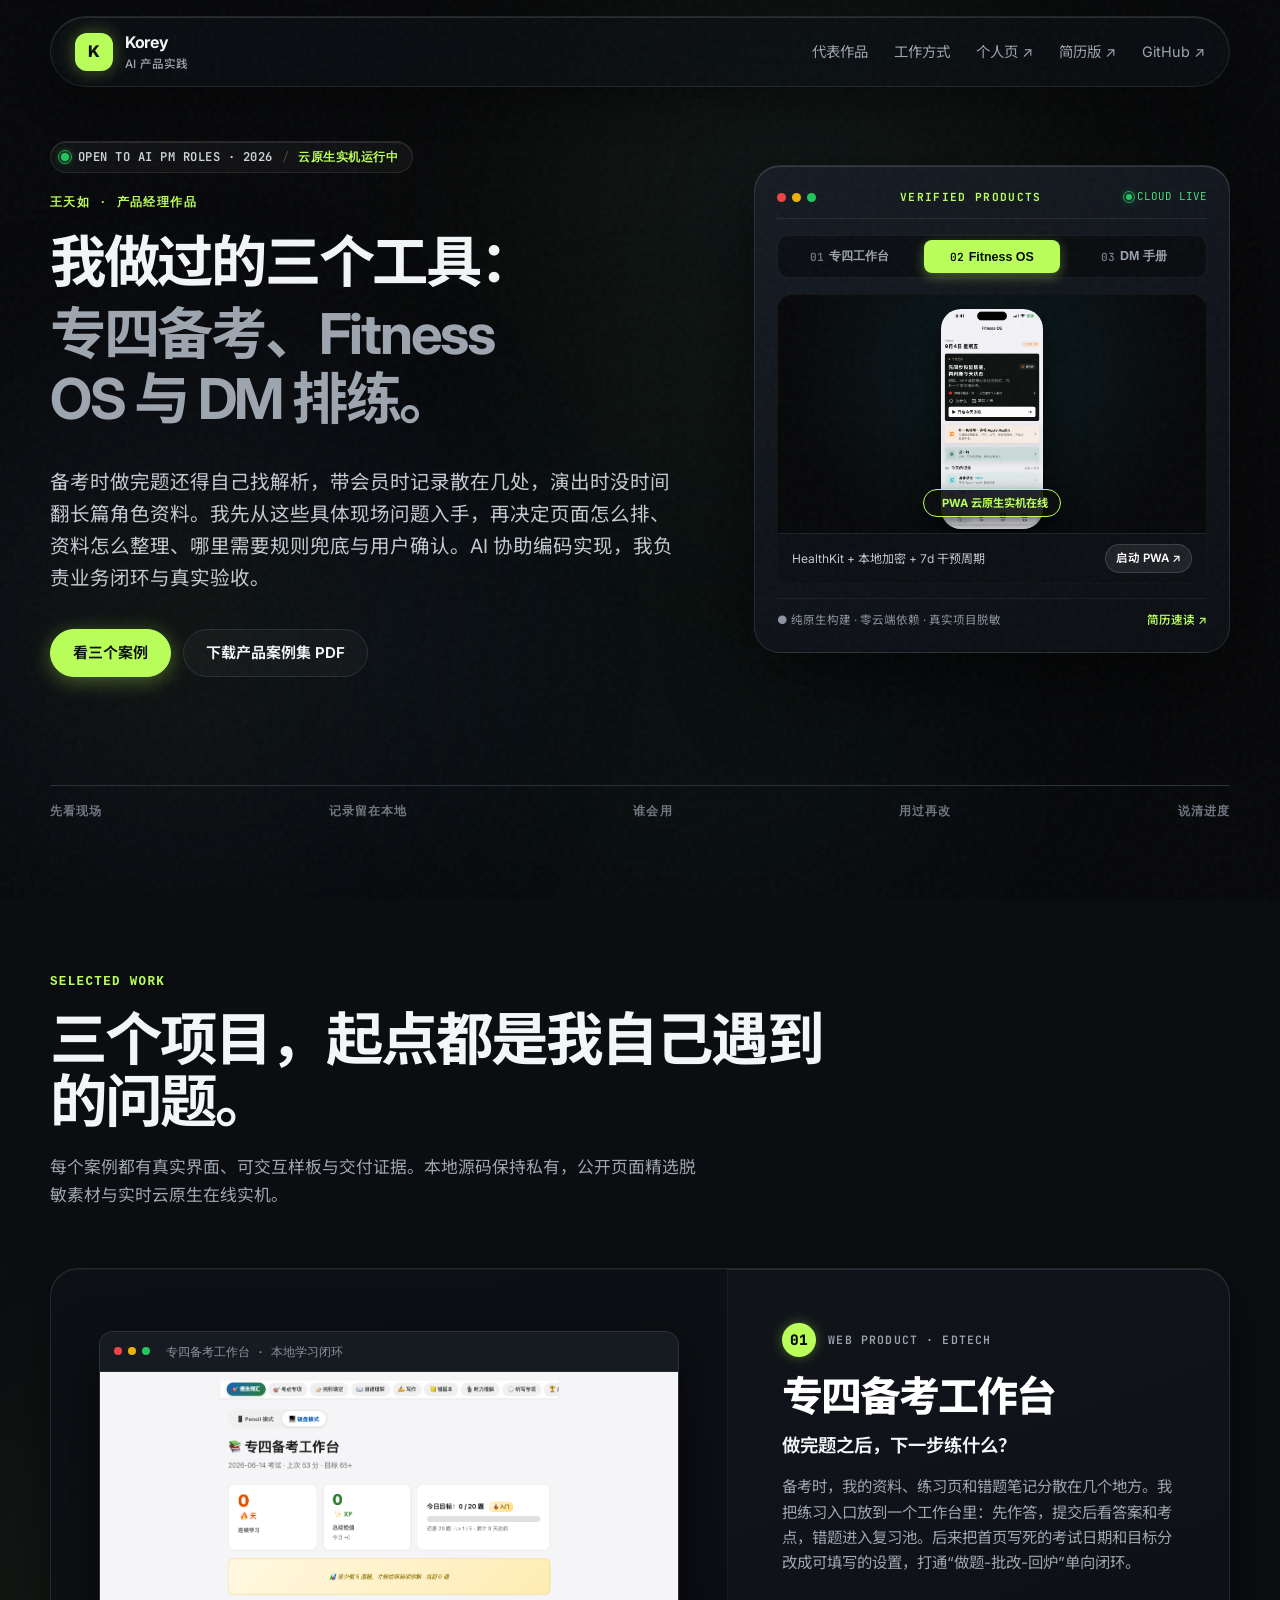
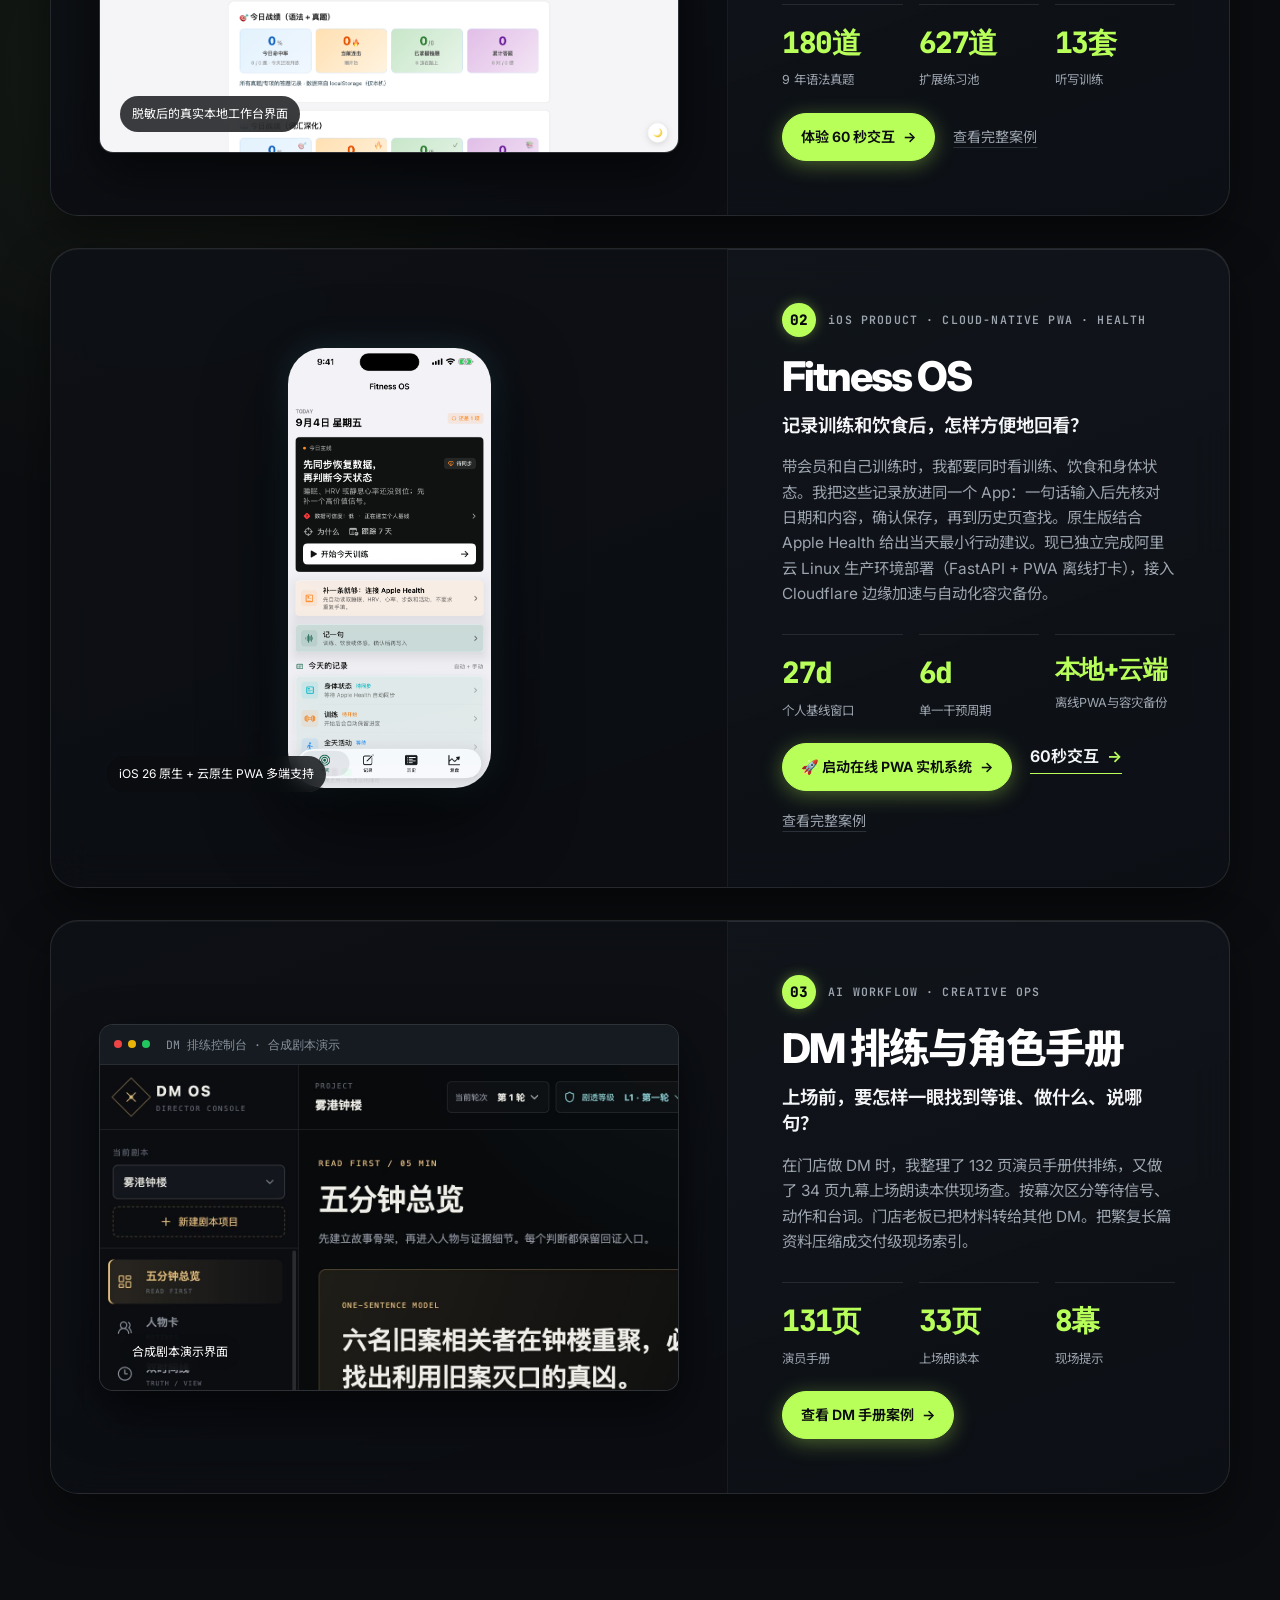
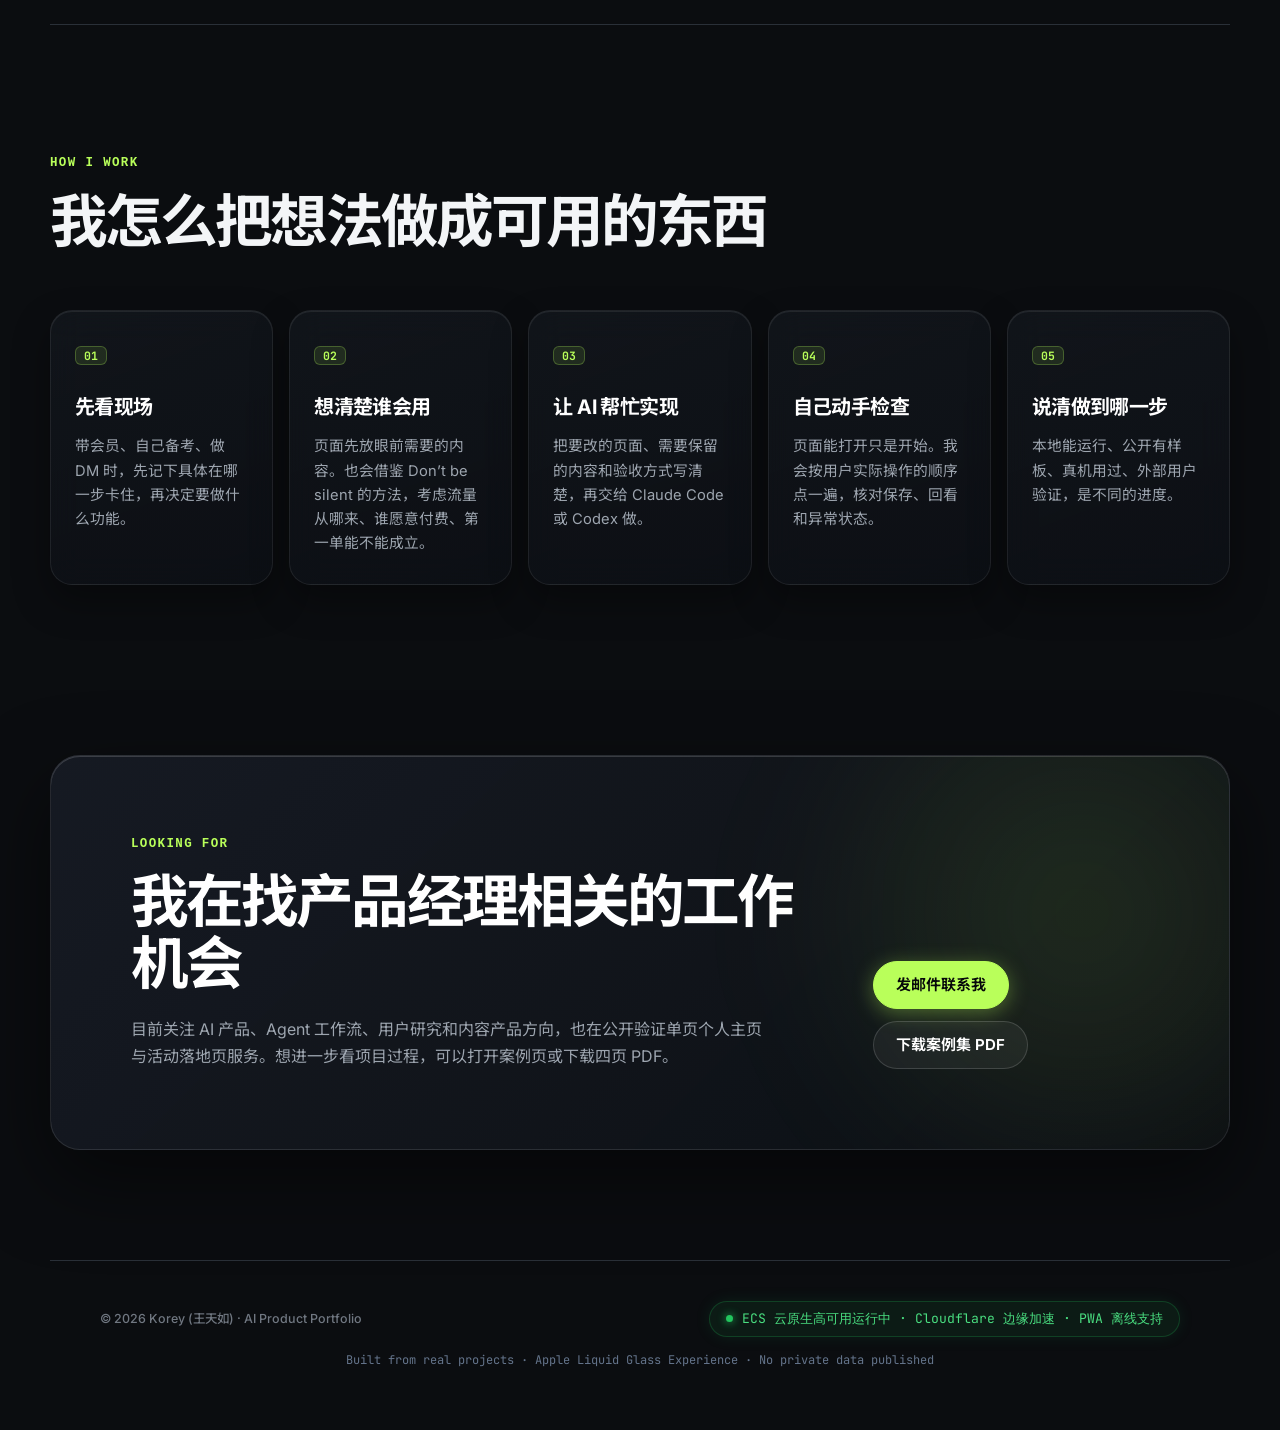
==== index.html @ 682fdae5 "feat: upgrade portfolio with Apple Liquid Glass aesthetic and interactive product stage" ====
<!doctype html>
<html lang="zh-CN">
<head>
  <meta charset="utf-8">
  <meta name="viewport" content="width=device-width, initial-scale=1">
  <meta name="description" content="王天如的产品案例：专四备考工作台、Fitness OS 和 DM 角色手册。查看实际界面、使用问题与已完成的工作。">
  <meta name="theme-color" content="#07080a">
  <link rel="canonical" href="https://korey2028-prog.github.io/portfolio/">
  <link rel="icon" href="favicon.svg" type="image/svg+xml">
  <title>Korey｜AI 产品作品集</title>
  <link rel="preconnect" href="https://fonts.googleapis.com">
  <link rel="preconnect" href="https://fonts.gstatic.com" crossorigin>
  <link href="https://fonts.googleapis.com/css2?family=Inter:wght@400;500;600;700;800&family=JetBrains+Mono:wght@400;500;600;700&family=Noto+Sans+SC:wght@400;500;600;700;800&display=swap" rel="stylesheet">
  <link rel="stylesheet" href="style.css?v=6">
  <link rel="stylesheet" href="apple-experience.css?v=3">
</head>
<body>
  <!-- Ambient Atmosphere & SVG Noise Grain (Apple-grade) -->
  <div class="ambient-mesh" aria-hidden="true">
    <div class="ambient-aurora-1"></div>
    <div class="ambient-aurora-2"></div>
    <div class="ambient-aurora-3"></div>
  </div>
  <div class="ambient-grain" aria-hidden="true"></div>

  <a class="skip-link" href="#main">跳到主要内容</a>

  <!-- Floating Frosted Glass Header -->
  <header class="site-header" data-header>
    <a class="brand" href="#top" aria-label="Korey 作品集首页">
      <span class="brand-mark">K</span>
      <span>Korey <small>AI 产品实践</small></span>
    </a>
    <nav class="nav" aria-label="主导航">
      <a href="#work">代表作品</a>
      <a href="#method">工作方式</a>
      <a href="dark.html">个人页 ↗</a>
      <a href="resume.html">简历版 ↗</a>
      <a href="https://github.com/korey2028-prog" target="_blank" rel="noreferrer">GitHub ↗</a>
    </nav>
  </header>

  <main id="main">
    <!-- HERO SECTION -->
    <section class="hero" id="top">
      <div class="hero-grid">
        <div class="hero-copy reveal">
          <div class="live-status-pill">
            <span class="pulse-dot"></span>
            <span>OPEN TO AI PM ROLES · 2026</span>
            <span class="pill-divider">/</span>
            <span class="pill-highlight">云原生实机运行中</span>
          </div>

          <p class="eyebrow">王天如 · 产品经理作品</p>
          <h1 class="hero-title">我做过的三个工具：<span>专四备考、Fitness OS 与 DM 排练。</span></h1>
          <p class="hero-lead">备考时做完题还得自己找解析，带会员时记录散在几处，演出时没时间翻长篇角色资料。我先从这些具体现场问题入手，再决定页面怎么排、资料怎么整理、哪里需要规则兜底与用户确认。AI 协助编码实现，我负责业务闭环与真实验收。</p>
          <div class="hero-actions">
            <a class="button primary magnetic-btn" href="#work">看三个案例</a>
            <a class="button secondary magnetic-btn" href="assets/product-casebook-wang-tianru.pdf">下载产品案例集 PDF</a>
          </div>
        </div>

        <!-- Interactive Product Terminal Showcase (First Principles: Clear, Authentic, Switchable) -->
        <div class="hero-showcase-container reveal" data-tilt-container aria-label="核心产品实机交互视窗">
          <div class="hero-showcase-3d" data-tilt-target>
            <div class="showcase-glare"></div>
            
            <div class="showcase-header">
              <div class="showcase-dots"><span></span><span></span><span></span></div>
              <div class="showcase-title-tag">VERIFIED PRODUCTS</div>
              <div class="showcase-live-badge"><span class="pulse-dot" style="width:6px;height:6px;"></span> CLOUD LIVE</div>
            </div>

            <!-- Tab Switcher -->
            <div class="showcase-tabs" role="tablist">
              <button class="showcase-tab-btn" data-stage-tab="tem4" role="tab"><span>01</span> 专四工作台</button>
              <button class="showcase-tab-btn active" data-stage-tab="fitness" role="tab"><span>02</span> Fitness OS</button>
              <button class="showcase-tab-btn" data-stage-tab="dm" role="tab"><span>03</span> DM 手册</button>
            </div>

            <!-- Stage Screen Area -->
            <div class="showcase-stage-viewport">
              <!-- Slide 1: TEM-4 -->
              <div class="stage-slide" data-slide-id="tem4">
                <div class="stage-browser-header">
                  <span class="browser-dot"></span><span class="browser-dot"></span><span class="browser-dot"></span>
                  <span class="browser-url">tem4-workbench.local · 答题闭环</span>
                </div>
                <div class="stage-img-wrap">
                  <img src="assets/tem4-workbench-preview.png" alt="专四备考工作台实机" loading="eager">
                </div>
                <div class="stage-overlay-bar">
                  <span>9年真题 · 627道扩展池 · 错题复习闭环</span>
                  <a href="#tem4" class="stage-link-pill">查看案例 →</a>
                </div>
              </div>

              <!-- Slide 2: Fitness OS (Default Active) -->
              <div class="stage-slide active" data-slide-id="fitness">
                <div class="stage-phone-frame">
                  <div class="phone-speaker"></div>
                  <img src="assets/fitness-os-today.png" alt="Fitness OS iPhone 实机" loading="eager">
                  <div class="stage-pwa-badge">
                    <span class="pwa-dot"></span>
                    <span>PWA 云原生实机在线</span>
                  </div>
                </div>
                <div class="stage-overlay-bar">
                  <span>HealthKit + 本地加密 + 7d 干预周期</span>
                  <a href="/fitness/" target="_blank" class="stage-link-pill">启动 PWA ↗</a>
                </div>
              </div>

              <!-- Slide 3: DM OS -->
              <div class="stage-slide" data-slide-id="dm">
                <div class="stage-browser-header">
                  <span class="browser-dot"></span><span class="browser-dot"></span><span class="browser-dot"></span>
                  <span class="browser-url">dm-console · 演员排练系统</span>
                </div>
                <div class="stage-img-wrap">
                  <img src="assets/dm-os.png" alt="DM 排练系统" loading="eager">
                </div>
                <div class="stage-overlay-bar">
                  <span>132页演员手册 · 34页上场本 · 9幕现场Cue</span>
                  <a href="#dm-handbook" class="stage-link-pill">查看案例 →</a>
                </div>
              </div>
            </div>

            <!-- Bottom Quick Link -->
            <div class="showcase-status-footer">
              <span>● 纯原生构建 · 零云端依赖 · 真实项目脱敏</span>
              <a href="resume.html" style="color:var(--apple-lime); font-weight:600;">简历速读 ↗</a>
            </div>
          </div>
        </div>
      </div>

      <div class="signal-row" aria-label="做项目时关注的事">
        <span>先看现场</span>
        <span>记录留在本地</span>
        <span>谁会用</span>
        <span>用过再改</span>
        <span>说清进度</span>
      </div>
    </section>

    <!-- SELECTED WORK SECTION (Clean, Un-cropped, Perfect 01 -> 02 -> 03 Sequential Order) -->
    <section class="work" id="work">
      <div class="section-heading reveal">
        <p class="eyebrow">SELECTED WORK</p>
        <h2>三个项目，起点都是我自己遇到的问题。</h2>
        <p>每个案例都有真实界面、可交互样板与交付证据。本地源码保持私有，公开页面精选脱敏素材与实时云原生在线实机。</p>
      </div>

      <div class="bento-container">
        <!-- 01 PROJECT CARD: 专四备考工作台 -->
        <article class="bento-card bento-card-full reveal" id="tem4">
          <div class="bento-media-split">
            <div class="browser-window-frame">
              <div class="browser-bar">
                <span class="b-dot"></span><span class="b-dot"></span><span class="b-dot"></span>
                <span class="b-title">专四备考工作台 · 本地学习闭环</span>
              </div>
              <img src="assets/tem4-workbench-preview.png" alt="专四备考工作台脱敏首页" loading="lazy">
              <span class="media-note">脱敏后的真实本地工作台界面</span>
            </div>
          </div>

          <div class="bento-content-split">
            <div>
              <div class="bento-tag-row">
                <span class="bento-num">01</span>
                <span class="bento-category">WEB PRODUCT · EDTECH</span>
              </div>
              <h3 class="bento-title">专四备考工作台</h3>
              <p class="bento-question">做完题之后，下一步练什么？</p>
              <p class="bento-desc">备考时，我的资料、练习页和错题笔记分散在几个地方。我把练习入口放到一个工作台里：先作答，提交后看答案和考点，错题进入复习池。后来把首页写死的考试日期和目标分改成可填写的设置，打通“做题-批改-回炉”单向闭环。</p>
            </div>

            <div>
              <dl class="bento-metrics">
                <div class="bento-metric-item">
                  <span class="bento-metric-val" data-count="180" data-suffix="道">180</span>
                  <dd class="bento-metric-label">9 年语法真题</dd>
                </div>
                <div class="bento-metric-item">
                  <span class="bento-metric-val" data-count="627" data-suffix="道">627</span>
                  <dd class="bento-metric-label">扩展练习池</dd>
                </div>
                <div class="bento-metric-item">
                  <span class="bento-metric-val" data-count="13" data-suffix="套">13</span>
                  <dd class="bento-metric-label">听写训练</dd>
                </div>
              </dl>

              <div class="project-link-row">
                <a class="button primary magnetic-btn" href="demo/tem4-loop.html" style="padding: 9px 18px; font-size: 0.88rem; border-radius: 999px;">
                  体验 60 秒交互 <span>→</span>
                </a>
                <a class="quiet-link" href="work/tem4.html">查看完整案例</a>
              </div>
            </div>
          </div>
        </article>

        <!-- 02 PROJECT CARD: Fitness OS -->
        <article class="bento-card bento-card-full reveal" id="fitness-os">
          <div class="bento-media-split">
            <div class="phone-showcase-frame">
              <img src="assets/fitness-os-today.png" alt="Fitness OS iPhone 今日页面" loading="lazy">
              <span class="media-note">iOS 26 原生 + 云原生 PWA 多端支持</span>
            </div>
          </div>

          <div class="bento-content-split">
            <div>
              <div class="bento-tag-row">
                <span class="bento-num">02</span>
                <span class="bento-category">iOS PRODUCT · CLOUD-NATIVE PWA · HEALTH</span>
              </div>
              <h3 class="bento-title">Fitness OS</h3>
              <p class="bento-question">记录训练和饮食后，怎样方便地回看？</p>
              <p class="bento-desc">带会员和自己训练时，我都要同时看训练、饮食和身体状态。我把这些记录放进同一个 App：一句话输入后先核对日期和内容，确认保存，再到历史页查找。原生版结合 Apple Health 给出当天最小行动建议。现已独立完成阿里云 Linux 生产环境部署（FastAPI + PWA 离线打卡），接入 Cloudflare 边缘加速与自动化容灾备份。</p>
            </div>

            <div>
              <dl class="bento-metrics">
                <div class="bento-metric-item">
                  <span class="bento-metric-val" data-count="28" data-suffix="d">28d</span>
                  <dd class="bento-metric-label">个人基线窗口</dd>
                </div>
                <div class="bento-metric-item">
                  <span class="bento-metric-val" data-count="7" data-suffix="d">7d</span>
                  <dd class="bento-metric-label">单一干预周期</dd>
                </div>
                <div class="bento-metric-item">
                  <span class="bento-metric-val" style="font-size: 1.55rem; letter-spacing: -0.02em;">本地+云端</span>
                  <dd class="bento-metric-label">离线PWA与容灾备份</dd>
                </div>
              </dl>

              <div class="project-link-row">
                <a class="button primary magnetic-btn" href="/fitness/" style="padding: 9px 18px; font-size: 0.88rem; border-radius: 999px;">
                  🚀 启动在线 PWA 实机系统 <span>→</span>
                </a>
                <a class="text-link magnetic-btn" href="demo/fitness-os.html">60秒交互 <span>→</span></a>
                <a class="quiet-link" href="work/fitness-os.html">查看完整案例</a>
              </div>
            </div>
          </div>
        </article>

        <!-- 03 PROJECT CARD: DM 排练与角色手册 -->
        <article class="bento-card bento-card-full reveal" id="dm-handbook">
          <div class="bento-media-split">
            <div class="browser-window-frame dm-frame">
              <div class="browser-bar">
                <span class="b-dot"></span><span class="b-dot"></span><span class="b-dot"></span>
                <span class="b-title">DM 排练控制台 · 合成剧本演示</span>
              </div>
              <img src="assets/dm-os.png" alt="DM 排练系统五分钟总览界面" loading="lazy">
              <span class="media-note">合成剧本演示界面</span>
            </div>
          </div>

          <div class="bento-content-split">
            <div>
              <div class="bento-tag-row">
                <span class="bento-num">03</span>
                <span class="bento-category">AI WORKFLOW · CREATIVE OPS</span>
              </div>
              <h3 class="bento-title">DM 排练与角色手册</h3>
              <p class="bento-question">上场前，要怎样一眼找到等谁、做什么、说哪句？</p>
              <p class="bento-desc">在门店做 DM 时，我整理了 132 页演员手册供排练，又做了 34 页九幕上场朗读本供现场查。按幕次区分等待信号、动作和台词。门店老板已把材料转给其他 DM。把繁复长篇资料压缩成交付级现场索引。</p>
            </div>

            <div>
              <dl class="bento-metrics">
                <div class="bento-metric-item">
                  <span class="bento-metric-val" data-count="132" data-suffix="页">132</span>
                  <dd class="bento-metric-label">演员手册</dd>
                </div>
                <div class="bento-metric-item">
                  <span class="bento-metric-val" data-count="34" data-suffix="页">34</span>
                  <dd class="bento-metric-label">上场朗读本</dd>
                </div>
                <div class="bento-metric-item">
                  <span class="bento-metric-val" data-count="9" data-suffix="幕">9</span>
                  <dd class="bento-metric-label">现场提示</dd>
                </div>
              </dl>

              <div class="project-link-row">
                <a class="button primary magnetic-btn" href="work/dm-rehearsal.html#handbook" style="padding: 9px 18px; font-size: 0.88rem; border-radius: 999px;">
                  查看 DM 手册案例 <span>→</span>
                </a>
              </div>
            </div>
          </div>
        </article>
      </div>
    </section>

    <!-- METHOD SECTION -->
    <section class="method" id="method">
      <div class="section-heading reveal">
        <p class="eyebrow">HOW I WORK</p>
        <h2>我怎么把想法做成可用的东西</h2>
      </div>
      <div class="method-grid">
        <article class="reveal">
          <span>01</span>
          <h3>先看现场</h3>
          <p>带会员、自己备考、做 DM 时，先记下具体在哪一步卡住，再决定要做什么功能。</p>
        </article>
        <article class="reveal">
          <span>02</span>
          <h3>想清楚谁会用</h3>
          <p>页面先放眼前需要的内容。也会借鉴 Don’t be silent 的方法，考虑流量从哪来、谁愿意付费、第一单能不能成立。</p>
        </article>
        <article class="reveal">
          <span>03</span>
          <h3>让 AI 帮忙实现</h3>
          <p>把要改的页面、需要保留的内容和验收方式写清楚，再交给 Claude Code 或 Codex 做。</p>
        </article>
        <article class="reveal">
          <span>04</span>
          <h3>自己动手检查</h3>
          <p>页面能打开只是开始。我会按用户实际操作的顺序点一遍，核对保存、回看和异常状态。</p>
        </article>
        <article class="reveal">
          <span>05</span>
          <h3>说清做到哪一步</h3>
          <p>本地能运行、公开有样板、真机用过、外部用户验证，是不同的进度。</p>
        </article>
      </div>
    </section>

    <!-- CLOSING SECTION (Obsidian Glass Banner) -->
    <section class="closing">
      <div class="closing-copy reveal">
        <p class="eyebrow">LOOKING FOR</p>
        <h2>我在找产品经理相关的工作机会</h2>
        <p>目前关注 AI 产品、Agent 工作流、用户研究和内容产品方向，也在公开验证单页个人主页与活动落地页服务。想进一步看项目过程，可以打开案例页或下载四页 PDF。</p>
      </div>
      <div class="closing-actions">
        <a class="button primary magnetic-btn reveal" href="mailto:korey2028@gmail.com">发邮件联系我</a>
        <a class="button secondary magnetic-btn reveal" href="assets/product-casebook-wang-tianru.pdf">下载案例集 PDF</a>
      </div>
    </section>
  </main>

  <!-- APPLE-GRADE FOOTER -->
  <footer style="display: flex; flex-direction: column; gap: 14px; align-items: center; text-align: center; padding: 40px 0 60px;">
    <div style="display: flex; justify-content: space-between; align-items: center; width: 100%; max-width: 1080px; flex-wrap: wrap; gap: 14px;">
      <span style="font-weight: 500;">© <span data-year></span> Korey (王天如) · AI Product Portfolio</span>
      <span class="cloud-status-badge">
        <span class="cloud-status-dot"></span>
        ECS 云原生高可用运行中 · Cloudflare 边缘加速 · PWA 离线支持
      </span>
    </div>
    <div style="font-size: 0.75rem; color: #64748b; font-family: var(--font-mono);">
      Built from real projects · Apple Liquid Glass Experience · No private data published
    </div>
  </footer>

  <script src="script.js?v=7"></script>
</body>
</html>
---- style.css ----
:root{--bg:#0b0d10;--panel:#12151a;--text:#f3f5f7;--muted:#9da5af;--line:#2a3038;--accent:#b9ff5a;--max:1180px;--radius:24px}*{box-sizing:border-box}html{scroll-behavior:smooth}body{margin:0;color:var(--text);background:radial-gradient(circle at 78% 5%,rgba(91,231,255,.08),transparent 24rem),radial-gradient(circle at 12% 36%,rgba(185,255,90,.06),transparent 28rem),var(--bg);font-family:Inter,"Noto Sans SC",-apple-system,BlinkMacSystemFont,"Segoe UI",sans-serif;line-height:1.65;-webkit-font-smoothing:antialiased}a{color:inherit;text-decoration:none}img{display:block;max-width:100%}.skip-link{position:fixed;top:-5rem;left:1rem;z-index:200;padding:.7rem 1rem;background:var(--accent);color:#111;border-radius:999px}.skip-link:focus{top:1rem}.site-header{position:sticky;top:0;z-index:100;display:flex;align-items:center;justify-content:space-between;width:min(calc(100% - 40px),var(--max));margin:0 auto;padding:20px 0;background:rgba(11,13,16,.78);backdrop-filter:blur(18px);border-bottom:1px solid transparent;transition:border-color .25s ease}.site-header.scrolled{border-bottom-color:var(--line)}.brand{display:inline-flex;align-items:center;gap:12px;font-weight:700;letter-spacing:-.02em}.brand-mark{display:grid;place-items:center;width:38px;height:38px;color:#0b0d10;background:var(--accent);border-radius:12px;font-weight:800}.brand small{display:block;color:var(--muted);font-size:.72rem;font-weight:500;letter-spacing:.02em}.nav{display:flex;gap:26px;color:var(--muted);font-size:.9rem}.nav a:hover,.nav a:focus-visible{color:var(--accent)}main,footer{width:min(calc(100% - 40px),var(--max));margin-inline:auto}.hero{min-height:calc(100vh - 80px);padding:clamp(72px,10vw,132px) 0 34px;display:flex;flex-direction:column;justify-content:space-between}.hero-grid{display:grid;grid-template-columns:minmax(0,1.45fr) minmax(280px,.55fr);gap:clamp(42px,8vw,110px);align-items:end}.eyebrow{margin:0 0 18px;color:var(--accent);font:600 .78rem/1.3 ui-monospace,SFMono-Regular,Menlo,monospace;letter-spacing:.11em}.hero h1{max-width:900px;margin:0;font-size:clamp(2.7rem,6.4vw,6rem);line-height:1.02;letter-spacing:-.065em}.hero h1 span{color:var(--muted)}.hero-lead{max-width:720px;margin:34px 0 0;color:#c4c9cf;font-size:clamp(1rem,1.55vw,1.22rem)}.hero-actions{display:flex;flex-wrap:wrap;gap:12px;margin-top:34px}.button{display:inline-flex;align-items:center;justify-content:center;min-height:48px;padding:0 22px;border:1px solid var(--line);border-radius:999px;font-size:.94rem;font-weight:650;transition:transform .2s ease,background .2s ease,border-color .2s ease}.button:hover{transform:translateY(-2px)}.button.primary{color:#0b0d10;background:var(--accent);border-color:var(--accent)}.button.secondary{background:rgba(255,255,255,.03)}.button.secondary:hover{border-color:var(--muted)}.hero-proof{padding:26px;background:linear-gradient(145deg,#171b21,#101318);border:1px solid var(--line);border-radius:var(--radius)}.proof-label{margin:0;color:var(--muted);font:600 .72rem/1 ui-monospace,monospace;letter-spacing:.12em}.proof-number{margin:20px 0 0;color:var(--accent);font-size:clamp(4.8rem,8vw,7rem);font-weight:800;line-height:.9;letter-spacing:-.08em}.hero-proof>p:not(.proof-label){color:#d4d8dd}.hero-proof ul{list-style:none;margin:24px 0 0;padding:0;border-top:1px solid var(--line)}.hero-proof li{display:flex;gap:16px;padding:13px 0;color:var(--muted);border-bottom:1px solid var(--line);font-size:.9rem}.hero-proof li span{color:var(--text);font-family:ui-monospace,monospace}.signal-row{display:flex;flex-wrap:wrap;justify-content:space-between;gap:16px 28px;margin-top:72px;padding:18px 0 0;color:#6f7781;border-top:1px solid var(--line);font:600 .72rem/1.4 ui-monospace,monospace;letter-spacing:.09em}.work,.method{padding:130px 0}.section-heading{max-width:800px;margin-bottom:58px}.section-heading h2,.closing h2{margin:0;font-size:clamp(2.2rem,4.5vw,4.2rem);line-height:1.08;letter-spacing:-.05em}.section-heading>p:last-child{max-width:650px;margin:22px 0 0;color:var(--muted);font-size:1.05rem}.project{display:grid;grid-template-columns:minmax(0,1.07fr) minmax(360px,.93fr);min-height:620px;margin-bottom:34px;overflow:hidden;background:var(--panel);border:1px solid var(--line);border-radius:32px}.project:nth-of-type(even) .project-media{order:2}.project-media{position:relative;display:grid;place-items:center;min-height:560px;overflow:hidden;background:#e9edf2}.project-media img{width:100%;height:100%;object-fit:cover;object-position:top}.phone-media{padding:56px 20%;background:radial-gradient(circle at 50% 30%,#f5f7fb,#cfd6df)}.phone-media img{object-fit:contain;border-radius:38px;box-shadow:0 30px 80px rgba(0,0,0,.25)}.handbook-media{padding:12%;background:#e8e2dc}.handbook-media img{object-fit:contain;box-shadow:0 24px 70px rgba(31,18,10,.2)}.media-note{position:absolute;left:20px;bottom:20px;padding:8px 12px;color:#fff;background:rgba(11,13,16,.8);border-radius:999px;font-size:.75rem;backdrop-filter:blur(10px)}.project-copy{display:flex;flex-direction:column;justify-content:center;padding:clamp(38px,6vw,76px)}.project-meta{display:flex;align-items:center;gap:14px;color:var(--muted);font:600 .72rem/1.2 ui-monospace,monospace;letter-spacing:.08em}.project-meta span:first-child{display:grid;place-items:center;width:32px;height:32px;color:var(--bg);background:var(--accent);border-radius:50%}.project h3{margin:26px 0 18px;font-size:clamp(2.15rem,3.6vw,3.8rem);line-height:1;letter-spacing:-.055em}.project-question{margin:0 0 18px;color:var(--text);font-size:1.15rem;font-weight:650;line-height:1.45}.project-copy>p:not(.project-question){margin:0;color:var(--muted)}.metrics{display:grid;grid-template-columns:repeat(3,1fr);gap:12px;margin:34px 0}.metrics div{padding-top:16px;border-top:1px solid var(--line)}.metrics dt{color:var(--accent);font-size:clamp(1.5rem,2.3vw,2.25rem);font-weight:750;letter-spacing:-.04em}.metrics dd{margin:4px 0 0;color:var(--muted);font-size:.78rem;line-height:1.4}.text-link{align-self:flex-start;padding-bottom:4px;border-bottom:1px solid var(--accent);font-weight:650}.text-link span{color:var(--accent)}.method{border-top:1px solid var(--line)}.method-grid{display:grid;grid-template-columns:repeat(4,1fr);gap:16px}.method-grid article{min-height:270px;padding:26px;background:var(--panel);border:1px solid var(--line);border-radius:20px}.method-grid article>span{color:var(--accent);font:600 .78rem/1 ui-monospace,monospace}.method-grid h3{margin:58px 0 12px;font-size:1.3rem}.method-grid p{margin:0;color:var(--muted);font-size:.92rem}.closing{display:flex;align-items:end;justify-content:space-between;gap:40px;margin:40px 0 110px;padding:clamp(42px,7vw,80px);background:var(--accent);color:#0b0d10;border-radius:30px}.closing .eyebrow{color:#364c16}.closing-copy{max-width:760px}.closing-copy p:last-child{max-width:640px;margin:22px 0 0;color:#354322}.closing .button.primary{flex-shrink:0;color:#fff;background:#0b0d10;border-color:#0b0d10}footer{display:flex;justify-content:space-between;gap:20px;padding:26px 0 38px;color:#707781;border-top:1px solid var(--line);font-size:.78rem}.reveal{opacity:0;transform:translateY(18px);transition:opacity .65s ease,transform .65s ease}.reveal.visible{opacity:1;transform:none}@media(prefers-reduced-motion:reduce){html{scroll-behavior:auto}.reveal{opacity:1;transform:none;transition:none}}@media(max-width:900px){.hero-grid,.project{grid-template-columns:1fr}.hero{min-height:auto}.hero-proof{max-width:520px}.project:nth-of-type(even) .project-media{order:0}.project-media{min-height:420px}.project-tem4 .project-media{max-height:520px}.phone-media{padding:42px 27%}.method-grid{grid-template-columns:repeat(2,1fr)}.closing{align-items:flex-start;flex-direction:column}}@media(max-width:640px){.site-header{width:min(calc(100% - 28px),var(--max));padding:14px 0}main,footer{width:min(calc(100% - 28px),var(--max))}.nav a:not(:last-child){display:none}.hero{padding-top:70px}.hero h1{font-size:clamp(2.6rem,13vw,4.2rem)}.hero-lead{font-size:1rem}.signal-row{justify-content:flex-start}.work,.method{padding:90px 0}.project{min-height:0;border-radius:24px}.project-media{min-height:330px}.project-tem4 .project-media{height:360px}.phone-media{padding:32px 24%}.handbook-media{padding:9%}.project-copy{padding:34px 24px 38px}.metrics{gap:8px}.metrics dt{font-size:1.4rem}.method-grid{grid-template-columns:1fr}.method-grid article{min-height:220px}.closing{margin-bottom:70px;padding:34px 26px}footer{flex-direction:column}}
:root .dm-media{padding:0;background:#090b0e}:root .dm-media img{object-fit:cover;object-position:center;box-shadow:none}
.resume-page main{max-width:1000px}.resume-hero{padding:clamp(76px,11vw,140px) 0 84px;border-bottom:1px solid var(--line)}.resume-hero h1{max-width:900px;margin:0;font-size:clamp(3.2rem,8vw,7rem);line-height:.96;letter-spacing:-.07em}.resume-hero h1 span{color:var(--muted)}.resume-lead{max-width:780px;margin:32px 0 0;color:#c6cbd1;font-size:clamp(1.15rem,2.2vw,1.55rem);line-height:1.55}.resume-actions{display:flex;flex-wrap:wrap;gap:12px;margin-top:34px}.resume-section{padding:82px 0;border-bottom:1px solid var(--line)}.resume-section h2{max-width:850px;margin:0 0 34px;font-size:clamp(2rem,4.6vw,4rem);line-height:1.1;letter-spacing:-.05em}.resume-summary{display:grid;grid-template-columns:1.15fr .85fr;gap:16px}.resume-summary>div,.resume-signal,.resume-work-item,.resume-handbook,.resume-boundary{padding:28px;background:var(--panel);border:1px solid var(--line);border-radius:20px}.resume-summary h3{margin:0 0 14px;font-size:1.2rem}.resume-summary p,.resume-signal p,.resume-work-item p,.resume-handbook p,.resume-boundary p{margin:0;color:var(--muted)}.resume-summary ul{display:grid;gap:11px;margin:20px 0 0;padding-left:1.1rem;color:#d8dde2}.resume-signal-grid{display:grid;grid-template-columns:repeat(3,1fr);gap:14px}.resume-signal strong{display:block;margin-bottom:10px;color:var(--accent);font-size:1.55rem;letter-spacing:-.04em}.resume-work-list{display:grid;gap:14px}.resume-work-item{display:grid;grid-template-columns:72px 1fr auto;gap:22px;align-items:start}.resume-work-number{display:grid;place-items:center;width:44px;height:44px;color:var(--bg);background:var(--accent);border-radius:50%;font:700 1rem/1 ui-monospace,monospace}.resume-work-item h3{margin:0 0 8px;font-size:1.35rem}.resume-work-item .resume-meta{margin:0 0 12px;color:var(--muted);font:600 .72rem/1.3 ui-monospace,monospace;letter-spacing:.08em}.resume-work-item .text-link{align-self:center;white-space:nowrap}.resume-handbook{display:grid;grid-template-columns:1.2fr .8fr;gap:26px;align-items:center;background:linear-gradient(145deg,#171b21,#101318)}.resume-handbook h3{margin:0 0 12px;font-size:1.55rem}.resume-handbook .handbook-stats{display:grid;grid-template-columns:repeat(3,1fr);gap:12px}.handbook-stats div{padding-top:16px;border-top:1px solid var(--line)}.handbook-stats strong{display:block;color:var(--accent);font-size:1.7rem;letter-spacing:-.05em}.handbook-stats span{display:block;margin-top:4px;color:var(--muted);font-size:.78rem;line-height:1.4}.resume-boundary{background:#151b12;border-color:rgba(185,255,90,.28)}.resume-boundary h3{margin:0 0 12px;font-size:1.2rem}.resume-boundary p{color:#c8cec2}.resume-footer{display:flex;align-items:center;justify-content:space-between;gap:24px;padding:60px 0 110px}.resume-footer h2{margin:0;font-size:clamp(1.8rem,3.5vw,3rem);line-height:1.1;letter-spacing:-.05em}.resume-footer p{margin:12px 0 0;color:var(--muted)}@media(max-width:700px){.resume-summary,.resume-signal-grid,.resume-handbook{grid-template-columns:1fr}.resume-work-item{grid-template-columns:48px 1fr}.resume-work-item .text-link{grid-column:2;justify-self:start}.resume-footer{align-items:flex-start;flex-direction:column}.resume-section{padding:70px 0}.resume-handbook{padding:24px}}
.case-page main{max-width:1000px}.case-hero{padding:clamp(76px,11vw,140px) 0 70px}.case-hero h1{margin:0;font-size:clamp(3.5rem,9vw,7.6rem);line-height:.95;letter-spacing:-.07em}.case-lead{max-width:830px;margin:32px 0 0;color:#c6cbd1;font-size:clamp(1.15rem,2.2vw,1.65rem);line-height:1.55}.case-fact-grid{display:grid;grid-template-columns:repeat(3,1fr);gap:1px;margin-top:64px;background:var(--line);border:1px solid var(--line);border-radius:18px;overflow:hidden}.case-fact-grid div{padding:22px;background:var(--panel)}.case-fact-grid span{display:block;margin-bottom:8px;color:var(--muted);font:600 .7rem/1 ui-monospace,monospace;letter-spacing:.08em}.case-fact-grid strong{font-size:.95rem;line-height:1.4}.case-image{margin:0 0 110px;padding:20px;background:var(--panel);border:1px solid var(--line);border-radius:26px}.case-image img{width:100%;max-height:760px;object-fit:cover;object-position:top;border-radius:14px}.case-image figcaption{padding:16px 4px 0;color:var(--muted);font-size:.82rem}.phone-case{display:grid;grid-template-columns:minmax(240px,430px) 1fr;align-items:end;gap:28px;padding:36px;background:radial-gradient(circle at 30% 25%,#f5f7fb,#cfd6df);color:#303740}.phone-case img{max-height:760px;object-fit:contain;border-radius:32px;box-shadow:0 28px 70px rgba(0,0,0,.22)}.phone-case figcaption{color:#555f6a}.case-section{padding:92px 0;border-top:1px solid var(--line)}.case-section h2{max-width:850px;margin:0 0 38px;font-size:clamp(2rem,4.6vw,4rem);line-height:1.1;letter-spacing:-.05em}.case-columns{display:grid;grid-template-columns:1fr 1fr;gap:clamp(26px,7vw,80px)}.case-columns p{margin:0;color:var(--muted);font-size:1.02rem}.flow{display:flex;align-items:center;justify-content:space-between;gap:12px;padding:24px;background:var(--panel);border:1px solid var(--line);border-radius:18px;overflow-x:auto}.flow span{min-width:max-content;padding:10px 13px;background:#1c2128;border-radius:10px;font-size:.8rem;font-weight:600}.flow b{color:var(--accent);font-weight:500}.deliverable-grid{display:grid;grid-template-columns:1fr 1fr;gap:14px}.deliverable-grid article{min-height:190px;padding:26px;background:var(--panel);border:1px solid var(--line);border-radius:18px}.deliverable-grid strong{font-size:1.08rem}.deliverable-grid p{margin:30px 0 0;color:var(--muted);font-size:.9rem}.status-note{margin:40px 0 0;padding:48px;background:#151b12;border:1px solid rgba(185,255,90,.28);border-radius:24px}.status-note h2{font-size:2.3rem}.status-note ul{margin:0;padding-left:1.25rem;color:#c8cec2}.status-note li+li{margin-top:10px}.case-next{padding:100px 0}.case-next a{display:flex;align-items:end;justify-content:space-between;gap:20px;padding:34px;border-top:1px solid var(--line);border-bottom:1px solid var(--line)}.case-next span{color:var(--muted);font-size:.8rem}.case-next strong{font-size:clamp(1.35rem,3vw,2.3rem)}.case-next a:hover strong{color:var(--accent)}@media(max-width:700px){.case-fact-grid,.case-columns,.deliverable-grid,.phone-case{grid-template-columns:1fr}.case-fact-grid{gap:1px}.case-image{margin-bottom:70px;padding:10px}.phone-case{padding:24px}.phone-case img{max-height:620px}.case-section{padding:70px 0}.flow{justify-content:flex-start}.status-note{padding:32px 24px}.case-next a{align-items:flex-start;flex-direction:column;padding:26px 0}}
.method-grid{grid-template-columns:repeat(auto-fit,minmax(190px,1fr))}@media(max-width:640px){.method-grid{grid-template-columns:1fr}}
.resume-page main{max-width:1000px}.resume-hero{padding:clamp(76px,11vw,140px) 0 84px;border-bottom:1px solid var(--line)}.resume-hero h1{max-width:900px;margin:0;font-size:clamp(3.2rem,8vw,7rem);line-height:.96;letter-spacing:-.07em}.resume-hero h1 span{color:var(--muted)}.resume-lead{max-width:780px;margin:32px 0 0;color:#c6cbd1;font-size:clamp(1.15rem,2.2vw,1.55rem);line-height:1.55}.resume-contact-line{margin:20px 0 0;color:var(--muted);font-size:.95rem}.resume-contact-line a{color:var(--text);border-bottom:1px solid var(--line)}.resume-actions{display:flex;flex-wrap:wrap;gap:12px;margin-top:34px}.print-button{color:inherit;font:inherit;cursor:pointer}.resume-section{padding:82px 0;border-bottom:1px solid var(--line)}.resume-section h2{max-width:850px;margin:0 0 34px;font-size:clamp(2rem,4.6vw,4rem);line-height:1.1;letter-spacing:-.05em}.resume-summary{display:grid;grid-template-columns:1.15fr .85fr;gap:16px}.resume-summary>div,.resume-signal,.resume-work-item,.resume-handbook,.resume-boundary{padding:28px;background:var(--panel);border:1px solid var(--line);border-radius:20px}.resume-summary h3{margin:0 0 14px;font-size:1.2rem}.resume-summary p,.resume-signal p,.resume-work-item p,.resume-handbook p,.resume-boundary p{margin:0;color:var(--muted)}.resume-summary ul{display:grid;gap:11px;margin:20px 0 0;padding-left:1.1rem;color:#d8dde2}.resume-signal-grid{display:grid;grid-template-columns:repeat(3,1fr);gap:14px}.resume-signal strong{display:block;margin-bottom:10px;color:var(--accent);font-size:1.55rem;letter-spacing:-.04em}.resume-work-list{display:grid;gap:14px}.resume-work-item{display:grid;grid-template-columns:72px 1fr auto;gap:22px;align-items:start}.resume-work-number{display:grid;place-items:center;width:44px;height:44px;color:var(--bg);background:var(--accent);border-radius:50%;font:700 1rem/1 ui-monospace,monospace}.resume-work-item h3{margin:0 0 8px;font-size:1.35rem}.resume-work-item .resume-meta{margin:0 0 12px;color:var(--muted);font:600 .72rem/1.3 ui-monospace,monospace;letter-spacing:.08em}.resume-work-item .text-link{align-self:center;white-space:nowrap}.resume-handbook{display:grid;grid-template-columns:1.2fr .8fr;gap:26px;align-items:center;background:linear-gradient(145deg,#171b21,#101318)}.resume-handbook h3{margin:0 0 12px;font-size:1.55rem}.resume-handbook .handbook-stats{display:grid;grid-template-columns:repeat(3,1fr);gap:12px}.handbook-stats div{padding-top:16px;border-top:1px solid var(--line)}.handbook-stats strong{display:block;color:var(--accent);font-size:1.7rem;letter-spacing:-.05em}.handbook-stats span{display:block;margin-top:4px;color:var(--muted);font-size:.78rem;line-height:1.4}.resume-boundary{margin-top:14px;background:#151b12;border-color:rgba(185,255,90,.28)}.resume-boundary h3{margin:0 0 12px;font-size:1.2rem}.resume-boundary p{color:#c8cec2}.resume-footer{display:flex;align-items:center;justify-content:space-between;gap:24px;padding:60px 0 110px}.resume-footer h2{margin:0;font-size:clamp(1.8rem,3.5vw,3rem);line-height:1.1;letter-spacing:-.05em}.resume-footer p{margin:12px 0 0;color:var(--muted)}
@media(max-width:700px){.resume-summary,.resume-signal-grid,.resume-handbook{grid-template-columns:1fr}.resume-work-item{grid-template-columns:48px 1fr}.resume-work-item .text-link{grid-column:2;justify-self:start}.resume-footer{align-items:flex-start;flex-direction:column}.resume-section{padding:70px 0}.resume-handbook{padding:24px}}
@media print{@page{margin:12mm}.resume-page{color:#111;background:#fff;font-size:10pt}.resume-page .site-header,.resume-page .resume-actions,.resume-page footer,.resume-page .skip-link{display:none}.resume-page main{width:100%;max-width:none}.resume-page .reveal{opacity:1!important;transform:none!important}.resume-page .resume-hero{padding:0 0 8mm}.resume-page .resume-hero h1{font-size:31pt;letter-spacing:-.04em}.resume-page .resume-hero h1 span,.resume-page .resume-lead,.resume-page .resume-contact-line,.resume-page .resume-summary p,.resume-page .resume-signal p,.resume-page .resume-work-item p,.resume-page .resume-handbook p,.resume-page .resume-boundary p,.resume-page .resume-footer p{color:#333}.resume-page .eyebrow,.resume-page .resume-signal strong,.resume-page .handbook-stats strong{color:#365500}.resume-page .resume-section{padding:8mm 0;break-inside:avoid}.resume-page .resume-section h2{margin-bottom:5mm;font-size:20pt}.resume-page .resume-summary>div,.resume-page .resume-signal,.resume-page .resume-work-item,.resume-page .resume-handbook,.resume-page .resume-boundary{padding:5mm;background:#fff;border-color:#bbb;break-inside:avoid}.resume-page .resume-work-list{gap:3mm}.resume-page .resume-work-item{grid-template-columns:12mm 1fr auto;gap:4mm}.resume-page .resume-work-number{width:9mm;height:9mm;color:#111;background:#d9f7a7}.resume-page .resume-footer{padding:8mm 0 0;break-inside:avoid}.resume-page a{text-decoration:none}}

.project-link-row{display:flex;flex-wrap:wrap;align-items:center;gap:18px}.quiet-link{color:var(--muted);font-size:.88rem;text-decoration:underline;text-decoration-color:var(--line);text-underline-offset:5px}.quiet-link:hover,.quiet-link:focus-visible{color:var(--text)}.resume-link-stack{display:grid;justify-items:start;gap:12px;align-self:center}.interaction-cta{display:flex;align-items:center;justify-content:space-between;gap:36px;padding:30px;background:#151b12;border:1px solid rgba(185,255,90,.28);border-radius:22px}.interaction-cta p{max-width:620px;margin:0;color:#c8cec2}.interaction-cta .button{flex:0 0 auto;border:0}@media(max-width:700px){.interaction-cta{align-items:flex-start;flex-direction:column}.resume-link-stack{grid-column:2}}
.closing-actions{display:flex;flex-wrap:wrap;gap:12px;align-items:center}.closing-actions .button.secondary{color:#0b0d10;border-color:rgba(11,13,16,.35)}.closing-actions .button.secondary:hover{border-color:#0b0d10;background:rgba(255,255,255,.2)}
---- apple-experience.css ----
/* =========================================================
   Apple-grade Aesthetic & Micro-interactions (v3)
   First-Principles & Adversarial Design Refactor
   Crafted for Korey Portfolio
   ========================================================= */

:root {
  --apple-bg: #07080a;
  --apple-surface: rgba(18, 21, 26, 0.72);
  --apple-surface-hover: rgba(26, 31, 39, 0.85);
  --apple-border: rgba(255, 255, 255, 0.08);
  --apple-border-highlight: rgba(255, 255, 255, 0.22);
  --apple-glow: rgba(93, 139, 255, 0.15);
  --apple-lime: #b9ff5a;
  --apple-lime-glow: rgba(185, 255, 90, 0.35);
  --apple-cyan: #5be7ff;
  --apple-spring: cubic-bezier(0.16, 1, 0.3, 1);
  --font-mono: ui-monospace, SFMono-Regular, "JetBrains Mono", Menlo, Consolas, monospace;
}

/* Ensure Hero layout is compact and punchy */
.hero {
  min-height: auto !important;
  padding: 56px 0 24px !important;
  display: flex !important;
  flex-direction: column !important;
  justify-content: flex-start !important;
  gap: 36px !important;
}

.hero-grid {
  display: grid !important;
  grid-template-columns: minmax(0, 1.25fr) minmax(360px, 0.95fr) !important;
  gap: clamp(36px, 6vw, 80px) !important;
  align-items: center !important;
}

.hero-title {
  font-size: clamp(2.3rem, 4.4vw, 4.4rem) !important;
  line-height: 1.15 !important;
  letter-spacing: -0.04em !important;
  word-break: keep-all !important;
  overflow-wrap: break-word !important;
  text-wrap: balance !important;
  margin: 0 !important;
}

.hero-title span {
  display: block;
  margin-top: 8px;
  color: #9da5af !important;
}

/* Ambient Background & SVG Grain */
.ambient-mesh {
  position: fixed;
  inset: 0;
  pointer-events: none;
  z-index: -1;
  overflow: hidden;
  background-color: var(--apple-bg);
}

.ambient-aurora-1 {
  position: absolute;
  top: -15%;
  right: 10%;
  width: 55vw;
  height: 55vw;
  max-width: 850px;
  max-height: 850px;
  background: radial-gradient(circle, rgba(91, 231, 255, 0.07) 0%, rgba(185, 255, 90, 0.04) 45%, transparent 70%);
  filter: blur(90px);
  border-radius: 50%;
  animation: auroraFloat1 20s var(--apple-spring) infinite alternate;
}

.ambient-aurora-2 {
  position: absolute;
  top: 35%;
  left: -10%;
  width: 50vw;
  height: 50vw;
  max-width: 750px;
  max-height: 750px;
  background: radial-gradient(circle, rgba(185, 255, 90, 0.06) 0%, rgba(93, 139, 255, 0.05) 50%, transparent 75%);
  filter: blur(100px);
  border-radius: 50%;
  animation: auroraFloat2 25s var(--apple-spring) infinite alternate;
}

.ambient-aurora-3 {
  position: absolute;
  bottom: -10%;
  right: 15%;
  width: 60vw;
  height: 50vw;
  background: radial-gradient(circle, rgba(74, 222, 128, 0.04) 0%, rgba(91, 231, 255, 0.03) 50%, transparent 70%);
  filter: blur(110px);
  border-radius: 50%;
}

.ambient-grain {
  position: fixed;
  inset: 0;
  pointer-events: none;
  z-index: 1000;
  opacity: 0.035;
  background-image: url("data:image/svg+xml,%3Csvg viewBox='0 0 200 200' xmlns='http://www.w3.org/2000/svg'%3E%3Cfilter id='noiseFilter'%3E%3CfeTurbulence type='fractalNoise' baseFrequency='0.85' numOctaves='3' stitchTiles='stitch'/%3E%3C/filter%3E%3Crect width='100%25' height='100%25' filter='url(%23noiseFilter)'/%3E%3C/svg%3E");
}

@keyframes auroraFloat1 {
  0% { transform: translate(0, 0) scale(1); }
  50% { transform: translate(-40px, 60px) scale(1.08); }
  100% { transform: translate(30px, -30px) scale(0.95); }
}

@keyframes auroraFloat2 {
  0% { transform: translate(0, 0) scale(1); }
  50% { transform: translate(50px, -50px) scale(1.1); }
  100% { transform: translate(-30px, 40px) scale(0.92); }
}

/* Floating Glass Header */
.site-header {
  position: sticky;
  top: 16px;
  z-index: 200;
  display: flex;
  align-items: center;
  justify-content: space-between;
  width: min(calc(100% - 32px), var(--max));
  margin: 14px auto 0;
  padding: 12px 24px;
  background: rgba(13, 16, 21, 0.65) !important;
  backdrop-filter: blur(24px) saturate(190%) !important;
  -webkit-backdrop-filter: blur(24px) saturate(190%) !important;
  border: 1px solid rgba(255, 255, 255, 0.09) !important;
  border-radius: 999px !important;
  box-shadow: 0 16px 36px rgba(0, 0, 0, 0.4), inset 0 1px 0 rgba(255, 255, 255, 0.12) !important;
  transition: all 0.35s var(--apple-spring) !important;
}

.site-header.scrolled {
  background: rgba(10, 12, 16, 0.88) !important;
  border-color: rgba(255, 255, 255, 0.14) !important;
  box-shadow: 0 20px 45px rgba(0, 0, 0, 0.55), inset 0 1px 0 rgba(255, 255, 255, 0.16) !important;
}

.brand-mark {
  box-shadow: 0 0 18px var(--apple-lime-glow);
}

/* Live Status Pulse Badge */
.live-status-pill {
  display: inline-flex;
  align-items: center;
  gap: 9px;
  padding: 5px 14px 5px 10px;
  margin-bottom: 22px;
  background: rgba(255, 255, 255, 0.04);
  border: 1px solid rgba(255, 255, 255, 0.09);
  border-radius: 999px;
  font-family: var(--font-mono);
  font-size: 0.76rem;
  font-weight: 600;
  color: #d1d5db;
  letter-spacing: 0.04em;
  backdrop-filter: blur(12px);
  -webkit-backdrop-filter: blur(12px);
  box-shadow: inset 0 1px 0 rgba(255, 255, 255, 0.1);
  width: fit-content;
}

.pulse-dot {
  position: relative;
  width: 8px;
  height: 8px;
  border-radius: 50%;
  background: #22c55e;
  box-shadow: 0 0 8px #22c55e;
}

.pulse-dot::after {
  content: '';
  position: absolute;
  inset: -3px;
  border-radius: 50%;
  border: 1.5px solid #22c55e;
  opacity: 0.8;
  animation: pulseRipple 2s ease-out infinite;
}

@keyframes pulseRipple {
  0% { transform: scale(0.9); opacity: 0.9; }
  100% { transform: scale(2.4); opacity: 0; }
}

.pill-divider {
  color: rgba(255, 255, 255, 0.25);
  font-weight: 300;
}

.pill-highlight {
  color: var(--apple-lime);
  font-weight: 700;
}

/* =========================================================
   HERO INTERACTIVE PRODUCT TERMINAL SHOWCASE
   First Principles: Functional, Legible, Interactive Switcher
   ========================================================= */

.hero-showcase-container {
  position: relative;
  perspective: 1200px;
  width: 100%;
  max-width: 480px;
  justify-self: end;
}

.hero-showcase-3d {
  position: relative;
  width: 100%;
  padding: 22px;
  background: linear-gradient(160deg, rgba(24, 29, 38, 0.85) 0%, rgba(12, 15, 20, 0.95) 100%);
  border: 1px solid rgba(255, 255, 255, 0.1);
  border-radius: 26px;
  backdrop-filter: blur(28px) saturate(180%);
  -webkit-backdrop-filter: blur(28px) saturate(180%);
  box-shadow: 
    0 30px 80px rgba(0, 0, 0, 0.65),
    0 1px 0 rgba(255, 255, 255, 0.15) inset;
  transition: border-color 0.35s ease, box-shadow 0.35s ease;
  overflow: hidden;
}

.hero-showcase-3d:hover {
  border-color: rgba(255, 255, 255, 0.2);
  box-shadow: 
    0 40px 100px rgba(0, 0, 0, 0.75),
    0 0 35px rgba(91, 231, 255, 0.1),
    0 1px 0 rgba(255, 255, 255, 0.25) inset;
}

.showcase-glare {
  position: absolute;
  inset: 0;
  background: radial-gradient(circle 350px at var(--mouse-x, 50%) var(--mouse-y, 50%), rgba(255, 255, 255, 0.08), transparent 75%);
  pointer-events: none;
  z-index: 20;
  opacity: 0;
  transition: opacity 0.3s ease;
}

.hero-showcase-3d:hover .showcase-glare {
  opacity: 1;
}

.showcase-header {
  display: flex;
  align-items: center;
  justify-content: space-between;
  margin-bottom: 16px;
  padding-bottom: 12px;
  border-bottom: 1px solid rgba(255, 255, 255, 0.08);
}

.showcase-dots {
  display: flex;
  gap: 6px;
}

.showcase-dots span {
  width: 9px;
  height: 9px;
  border-radius: 50%;
}
.showcase-dots span:nth-child(1) { background: #ef4444; }
.showcase-dots span:nth-child(2) { background: #eab308; }
.showcase-dots span:nth-child(3) { background: #22c55e; }

.showcase-title-tag {
  font-family: var(--font-mono);
  font-size: 0.7rem;
  letter-spacing: 0.12em;
  color: var(--apple-lime);
  font-weight: 700;
}

.showcase-live-badge {
  font-family: var(--font-mono);
  font-size: 0.68rem;
  color: #4ade80;
  display: flex;
  align-items: center;
  gap: 5px;
}

/* Apple Segmented Tab Switcher */
.showcase-tabs {
  display: flex;
  gap: 6px;
  padding: 4px;
  background: rgba(0, 0, 0, 0.4);
  border: 1px solid rgba(255, 255, 255, 0.06);
  border-radius: 12px;
  margin-bottom: 16px;
}

.showcase-tab-btn {
  flex: 1;
  padding: 8px 10px;
  font-size: 0.78rem;
  font-weight: 600;
  color: #9da5af;
  border-radius: 8px;
  border: none;
  background: transparent;
  cursor: pointer;
  transition: all 0.25s var(--apple-spring);
  display: flex;
  align-items: center;
  justify-content: center;
  gap: 5px;
}

.showcase-tab-btn span {
  font-family: var(--font-mono);
  font-size: 0.7rem;
  opacity: 0.7;
}

.showcase-tab-btn:hover {
  color: #fff;
  background: rgba(255, 255, 255, 0.05);
}

.showcase-tab-btn.active {
  color: #07080a;
  background: var(--apple-lime);
  box-shadow: 0 4px 12px var(--apple-lime-glow);
}

.showcase-tab-btn.active span {
  opacity: 1;
}

/* Viewport for Product Stage Slides */
.showcase-stage-viewport {
  position: relative;
  height: 290px;
  background: #000;
  border: 1px solid rgba(255, 255, 255, 0.08);
  border-radius: 16px;
  overflow: hidden;
}

.stage-slide {
  position: absolute;
  inset: 0;
  opacity: 0;
  pointer-events: none;
  transform: scale(0.96);
  transition: opacity 0.35s ease, transform 0.35s var(--apple-spring);
  display: flex;
  flex-direction: column;
}

.stage-slide.active {
  opacity: 1;
  pointer-events: auto;
  transform: scale(1);
}

/* Browser Frame in Slide */
.stage-browser-header {
  display: flex;
  align-items: center;
  gap: 6px;
  padding: 8px 12px;
  background: rgba(22, 27, 34, 0.95);
  border-bottom: 1px solid rgba(255, 255, 255, 0.08);
}

.browser-dot {
  width: 7px;
  height: 7px;
  border-radius: 50%;
  background: rgba(255, 255, 255, 0.2);
}

.browser-url {
  font-family: var(--font-mono);
  font-size: 0.68rem;
  color: #8b949e;
  margin-left: 8px;
}

.stage-img-wrap {
  flex: 1;
  overflow: hidden;
  position: relative;
}

.stage-img-wrap img {
  width: 100%;
  height: 100%;
  object-fit: cover;
  object-position: top center;
}

/* Phone Frame in Slide */
.stage-phone-frame {
  flex: 1;
  display: grid;
  place-items: center;
  padding: 14px;
  background: radial-gradient(circle at 50% 30%, rgba(91, 231, 255, 0.12), #07080a 75%);
  position: relative;
  overflow: hidden;
}

.stage-phone-frame img {
  max-height: 220px;
  object-fit: contain;
  border-radius: 20px;
  box-shadow: 0 16px 40px rgba(0, 0, 0, 0.8);
}

.stage-pwa-badge {
  position: absolute;
  bottom: 16px;
  padding: 4px 12px;
  background: rgba(11, 13, 16, 0.9);
  border: 1px solid var(--apple-lime);
  border-radius: 999px;
  font-size: 0.7rem;
  font-weight: 700;
  color: var(--apple-lime);
  display: flex;
  align-items: center;
  gap: 6px;
  box-shadow: 0 6px 16px rgba(0, 0, 0, 0.6);
}

.stage-overlay-bar {
  display: flex;
  align-items: center;
  justify-content: space-between;
  padding: 10px 14px;
  background: rgba(13, 16, 22, 0.95);
  border-top: 1px solid rgba(255, 255, 255, 0.08);
  font-size: 0.75rem;
  color: #c4c9cf;
}

.stage-link-pill {
  padding: 4px 10px;
  background: rgba(255, 255, 255, 0.08);
  border: 1px solid rgba(255, 255, 255, 0.14);
  border-radius: 999px;
  color: #fff;
  font-size: 0.72rem;
  font-weight: 600;
  transition: all 0.2s ease;
}

.stage-link-pill:hover {
  background: var(--apple-lime);
  color: #07080a;
  border-color: var(--apple-lime);
}

.showcase-status-footer {
  display: flex;
  align-items: center;
  justify-content: space-between;
  margin-top: 14px;
  padding-top: 12px;
  border-top: 1px solid rgba(255, 255, 255, 0.06);
  font-size: 0.72rem;
  color: #8b949e;
}

/* =========================================================
   BENTO GRID SYSTEM: PERFECT 01 -> 02 -> 03 SEQUENTIAL FLOW
   First Principles: Large, Clear, Un-cropped Master Cards
   ========================================================= */

.bento-container {
  display: flex;
  flex-direction: column;
  gap: 32px;
  margin-top: 40px;
}

.bento-card-full {
  display: grid;
  grid-template-columns: minmax(0, 1.15fr) minmax(360px, 0.85fr);
  min-height: 520px;
  background: linear-gradient(160deg, rgba(22, 27, 34, 0.7) 0%, rgba(13, 16, 22, 0.88) 100%);
  border: 1px solid rgba(255, 255, 255, 0.09);
  border-radius: 28px;
  overflow: hidden;
  backdrop-filter: blur(20px);
  -webkit-backdrop-filter: blur(20px);
  box-shadow: 0 20px 50px rgba(0, 0, 0, 0.45), inset 0 1px 0 rgba(255, 255, 255, 0.1);
  transition: transform 0.35s var(--apple-spring), border-color 0.35s ease, box-shadow 0.35s ease;
  position: relative;
}

/* Subtle Spotlight Hover */
.bento-card-full::before {
  content: '';
  position: absolute;
  inset: 0;
  background: radial-gradient(
    550px circle at var(--mouse-x, -300px) var(--mouse-y, -300px),
    rgba(255, 255, 255, 0.07),
    transparent 80%
  );
  pointer-events: none;
  opacity: 0;
  transition: opacity 0.35s ease;
  z-index: 1;
}

.bento-card-full:hover::before {
  opacity: 1;
}

.bento-card-full:hover {
  transform: translateY(-4px);
  border-color: rgba(255, 255, 255, 0.18);
  box-shadow: 
    0 30px 75px rgba(0, 0, 0, 0.6),
    0 0 30px rgba(185, 255, 90, 0.04),
    inset 0 1px 0 rgba(255, 255, 255, 0.2);
}

.bento-media-split {
  position: relative;
  display: grid;
  place-items: center;
  padding: 36px;
  background: rgba(10, 13, 17, 0.6);
  border-right: 1px solid rgba(255, 255, 255, 0.06);
  overflow: hidden;
}

/* Device Frames: Browser */
.browser-window-frame {
  width: 100%;
  max-width: 580px;
  background: #111419;
  border: 1px solid rgba(255, 255, 255, 0.12);
  border-radius: 14px;
  overflow: hidden;
  box-shadow: 0 20px 50px rgba(0, 0, 0, 0.6);
  position: relative;
}

.browser-bar {
  display: flex;
  align-items: center;
  gap: 6px;
  padding: 10px 14px;
  background: #161b22;
  border-bottom: 1px solid rgba(255, 255, 255, 0.08);
}

.b-dot {
  width: 8px;
  height: 8px;
  border-radius: 50%;
  background: rgba(255, 255, 255, 0.2);
}
.b-dot:nth-child(1) { background: #ef4444; }
.b-dot:nth-child(2) { background: #eab308; }
.b-dot:nth-child(3) { background: #22c55e; }

.b-title {
  margin-left: 10px;
  font-family: var(--font-mono);
  font-size: 0.72rem;
  color: #8b949e;
}

.browser-window-frame img {
  width: 100%;
  max-height: 380px;
  object-fit: cover;
  object-position: top center;
  display: block;
}

/* Device Frames: iPhone */
.phone-showcase-frame {
  display: grid;
  place-items: center;
  position: relative;
  padding: 24px;
  width: 100%;
}

.phone-showcase-frame img {
  max-height: 440px;
  object-fit: contain;
  border-radius: 36px;
  box-shadow: 0 30px 80px rgba(0, 0, 0, 0.75), 0 0 35px rgba(91, 231, 255, 0.15);
  transition: transform 0.5s var(--apple-spring);
}

.bento-card-full:hover .phone-showcase-frame img {
  transform: scale(1.03);
}

/* Content Split */
.bento-content-split {
  position: relative;
  z-index: 2;
  display: flex;
  flex-direction: column;
  justify-content: space-between;
  padding: clamp(34px, 5vw, 54px);
}

.bento-tag-row {
  display: flex;
  align-items: center;
  gap: 12px;
  margin-bottom: 18px;
}

.bento-num {
  display: grid;
  place-items: center;
  width: 34px;
  height: 34px;
  border-radius: 50%;
  background: var(--apple-lime);
  color: #07080a;
  font-family: var(--font-mono);
  font-weight: 800;
  font-size: 0.9rem;
  box-shadow: 0 0 12px var(--apple-lime-glow);
}

.bento-category {
  font-family: var(--font-mono);
  font-size: 0.72rem;
  font-weight: 600;
  color: #9da5af;
  letter-spacing: 0.1em;
}

.bento-title {
  margin: 0 0 14px;
  font-size: clamp(2rem, 3.2vw, 3rem);
  font-weight: 800;
  letter-spacing: -0.05em;
  line-height: 1.05;
  color: #fff;
}

.bento-question {
  margin: 0 0 16px;
  font-size: 1.15rem;
  font-weight: 650;
  line-height: 1.45;
  color: #f3f5f7;
}

.bento-desc {
  margin: 0;
  color: #9da5af;
  font-size: 0.96rem;
  line-height: 1.65;
}

/* Metric Display with Number Counter Support */
.bento-metrics {
  display: grid;
  grid-template-columns: repeat(3, 1fr);
  gap: 16px;
  margin: 28px 0 24px;
}

.bento-metric-item {
  padding-top: 14px;
  border-top: 1px solid rgba(255, 255, 255, 0.1);
}

.bento-metric-val {
  display: inline-block;
  color: var(--apple-lime);
  font-size: clamp(1.6rem, 2.3vw, 2.3rem);
  font-weight: 800;
  letter-spacing: -0.05em;
  font-family: var(--font-mono);
  font-feature-settings: "tnum";
}

.bento-metric-label {
  margin: 4px 0 0;
  color: #9da5af;
  font-size: 0.78rem;
  line-height: 1.4;
}

/* Magnetic Buttons & Interactive Links */
.magnetic-btn {
  display: inline-flex;
  align-items: center;
  justify-content: center;
  gap: 8px;
  transition: transform 0.2s var(--apple-spring), background 0.25s ease, border-color 0.25s ease, box-shadow 0.25s ease;
  will-change: transform;
}

.button.primary {
  box-shadow: 0 4px 20px var(--apple-lime-glow);
}

.button.primary:hover {
  box-shadow: 0 8px 30px rgba(185, 255, 90, 0.55);
}

/* Method Grid Elevation */
.method-grid {
  display: grid !important;
  grid-template-columns: repeat(auto-fit, minmax(200px, 1fr)) !important;
  gap: 16px !important;
}

.method-grid article {
  position: relative;
  padding: 30px 24px 28px !important;
  background: linear-gradient(160deg, rgba(22, 27, 34, 0.6) 0%, rgba(13, 16, 22, 0.75) 100%) !important;
  border: 1px solid rgba(255, 255, 255, 0.08) !important;
  border-radius: 22px !important;
  backdrop-filter: blur(16px) !important;
  box-shadow: 0 16px 36px rgba(0, 0, 0, 0.35), inset 0 1px 0 rgba(255, 255, 255, 0.08) !important;
  transition: all 0.35s var(--apple-spring) !important;
  overflow: hidden;
}

.method-grid article:hover {
  transform: translateY(-4px);
  border-color: rgba(255, 255, 255, 0.18) !important;
  box-shadow: 0 20px 45px rgba(0, 0, 0, 0.45);
}

.method-grid article > span {
  display: inline-block;
  padding: 3px 8px;
  background: rgba(185, 255, 90, 0.1);
  border: 1px solid rgba(185, 255, 90, 0.25);
  border-radius: 6px;
  color: var(--apple-lime) !important;
  font-size: 0.72rem;
  font-weight: 700;
  font-family: var(--font-mono);
}

.method-grid h3 {
  margin: 24px 0 10px !important;
  font-size: 1.25rem !important;
  color: #fff !important;
  letter-spacing: -0.03em;
}

/* Closing Banner Elevation (Obsidian Glass) */
.closing {
  background: linear-gradient(135deg, rgba(24, 29, 38, 0.85) 0%, rgba(12, 15, 20, 0.95) 100%) !important;
  border: 1px solid rgba(255, 255, 255, 0.1) !important;
  box-shadow: 0 30px 80px rgba(0, 0, 0, 0.5), inset 0 1px 0 rgba(255, 255, 255, 0.16) !important;
  color: #fff !important;
  position: relative;
  overflow: hidden;
}

.closing::before {
  content: '';
  position: absolute;
  top: -40%;
  right: -15%;
  width: 55%;
  height: 160%;
  background: radial-gradient(circle, rgba(185, 255, 90, 0.12) 0%, transparent 70%);
  filter: blur(60px);
  pointer-events: none;
}

.closing .eyebrow {
  color: var(--apple-lime) !important;
}

.closing-copy h2 {
  color: #fff !important;
}

.closing-copy p:last-child {
  color: #9da5af !important;
}

.closing-actions .button.primary {
  color: #07080a !important;
  background: var(--apple-lime) !important;
  border-color: var(--apple-lime) !important;
}

.closing-actions .button.secondary {
  color: #fff !important;
  background: rgba(255, 255, 255, 0.05) !important;
  border-color: rgba(255, 255, 255, 0.15) !important;
}

.closing-actions .button.secondary:hover {
  background: rgba(255, 255, 255, 0.1) !important;
  border-color: rgba(255, 255, 255, 0.28) !important;
}

/* Resume Page Precision Glass */
.resume-summary > div, .resume-signal, .resume-work-item, .resume-handbook, .resume-boundary {
  position: relative;
  background: linear-gradient(160deg, rgba(22, 27, 34, 0.7) 0%, rgba(13, 16, 22, 0.85) 100%) !important;
  border: 1px solid rgba(255, 255, 255, 0.08) !important;
  border-radius: 24px !important;
  box-shadow: 0 16px 36px rgba(0, 0, 0, 0.35), inset 0 1px 0 rgba(255, 255, 255, 0.08) !important;
  backdrop-filter: blur(16px);
  -webkit-backdrop-filter: blur(16px);
  transition: transform 0.3s var(--apple-spring), border-color 0.3s ease !important;
  overflow: hidden;
}

.resume-summary > div:hover, .resume-signal:hover, .resume-work-item:hover, .resume-handbook:hover {
  transform: translateY(-3px);
  border-color: rgba(255, 255, 255, 0.18) !important;
  box-shadow: 0 24px 50px rgba(0, 0, 0, 0.5), inset 0 1px 0 rgba(255, 255, 255, 0.15) !important;
}

.resume-work-number {
  box-shadow: 0 0 14px var(--apple-lime-glow) !important;
}

/* Footer Cloud Status Enhancement */
.cloud-status-badge {
  display: inline-flex;
  align-items: center;
  gap: 9px;
  font-size: 0.82rem;
  color: #4ade80;
  background: rgba(34, 197, 94, 0.08);
  padding: 6px 16px;
  border-radius: 999px;
  border: 1px solid rgba(34, 197, 94, 0.22);
  box-shadow: 0 0 16px rgba(34, 197, 94, 0.1);
  font-family: var(--font-mono);
}

.cloud-status-dot {
  width: 7px;
  height: 7px;
  border-radius: 50%;
  background: #22c55e;
  box-shadow: 0 0 8px #22c55e;
}

/* Responsive Overrides */
@media (max-width: 960px) {
  .hero-grid {
    grid-template-columns: 1fr !important;
  }
  .hero-showcase-container {
    max-width: 100%;
    margin-top: 36px;
    justify-self: center;
  }
  .bento-card-full {
    grid-template-columns: 1fr;
  }
  .bento-media-split {
    border-right: none;
    border-bottom: 1px solid rgba(255, 255, 255, 0.06);
    padding: 24px;
  }
}

@media (max-width: 640px) {
  .site-header {
    width: min(calc(100% - 24px), var(--max));
    padding: 10px 18px;
    border-radius: 999px;
  }
  .bento-metrics {
    grid-template-columns: 1fr;
    gap: 12px;
  }
  .showcase-stage-viewport {
    height: 240px;
  }
}
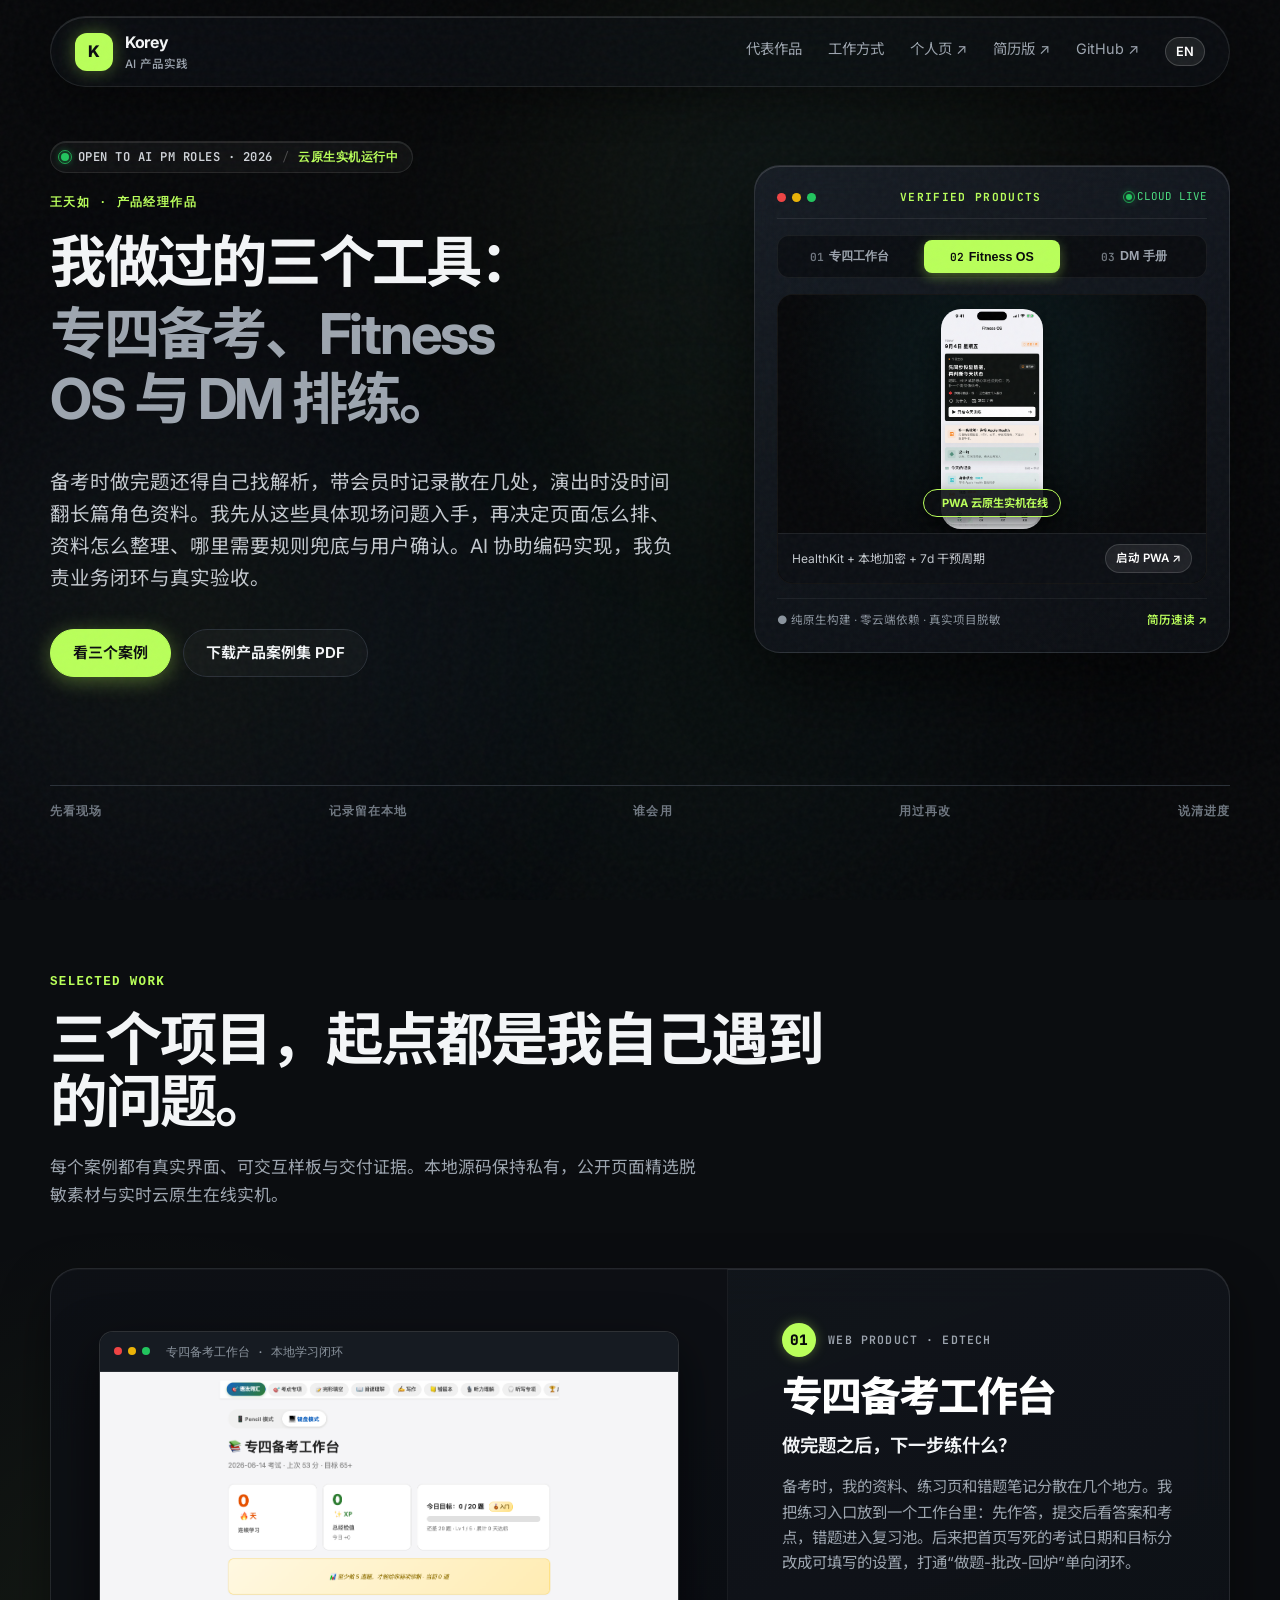
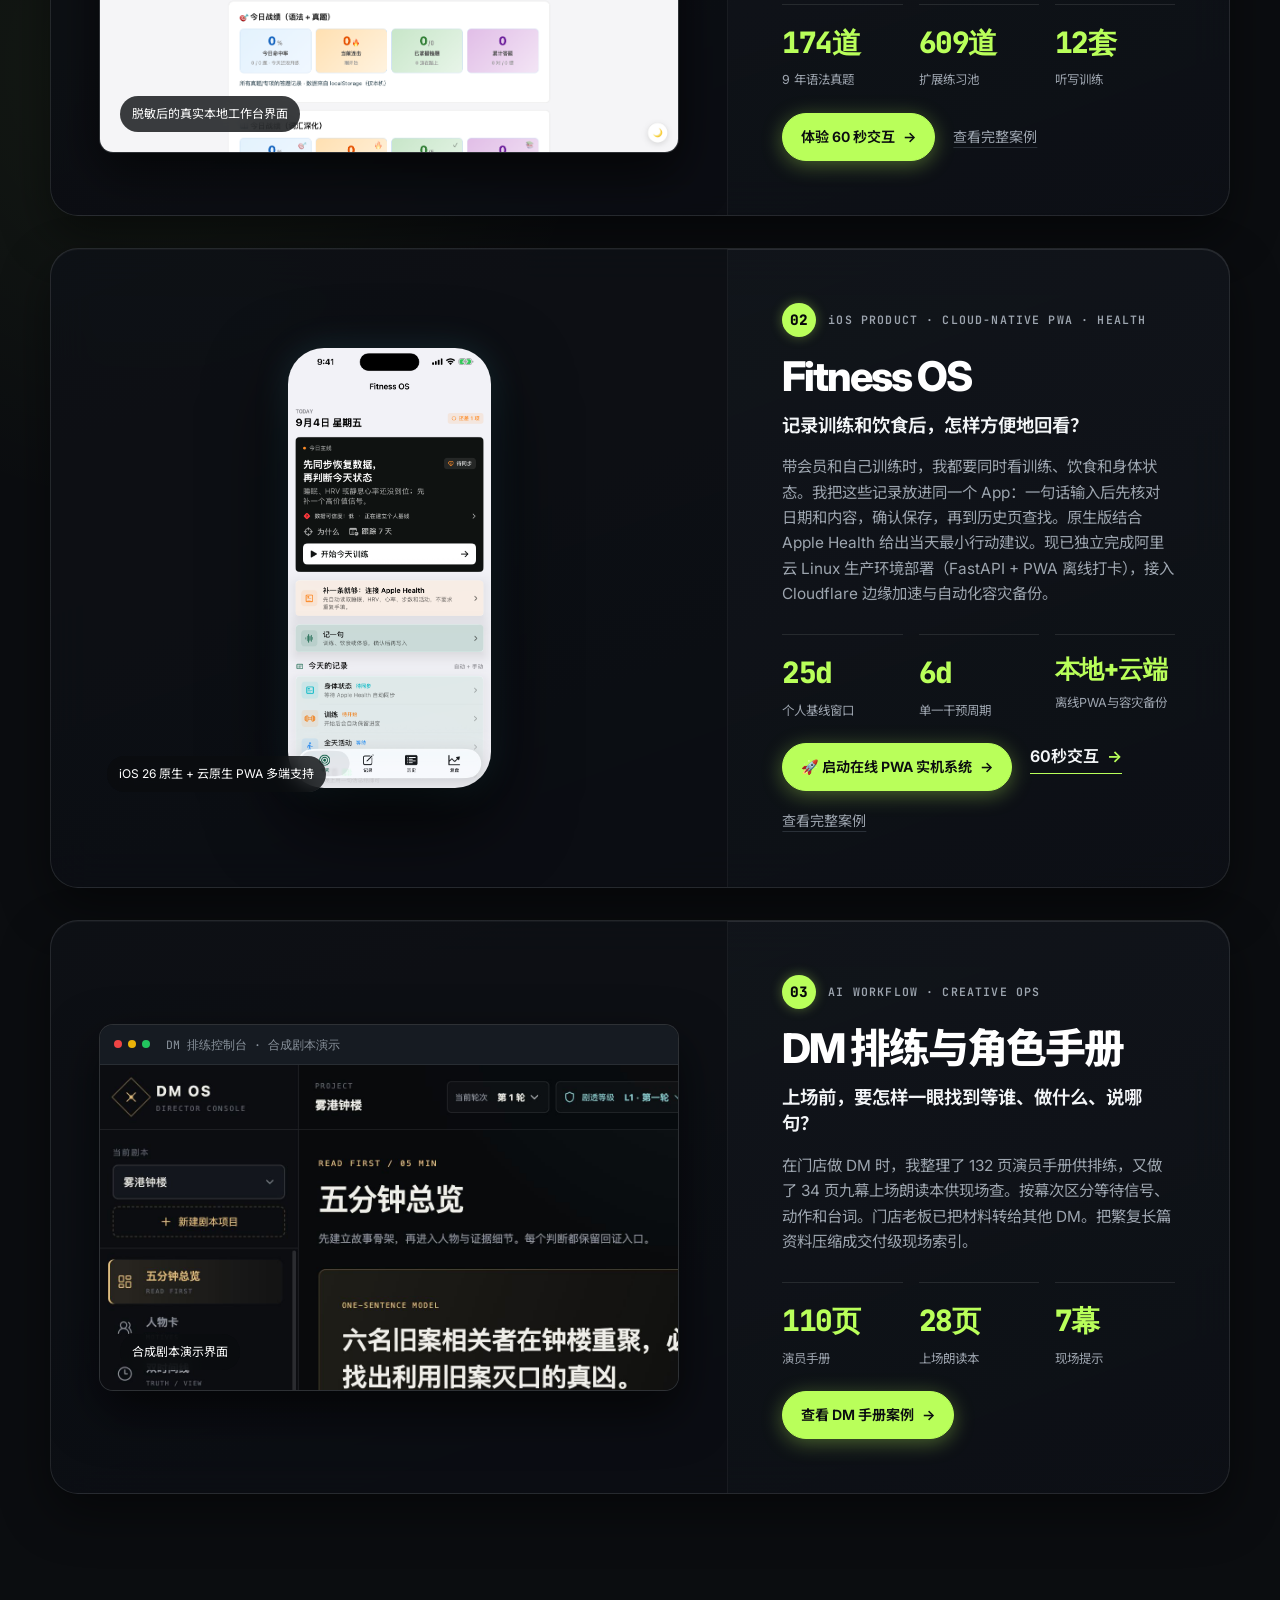
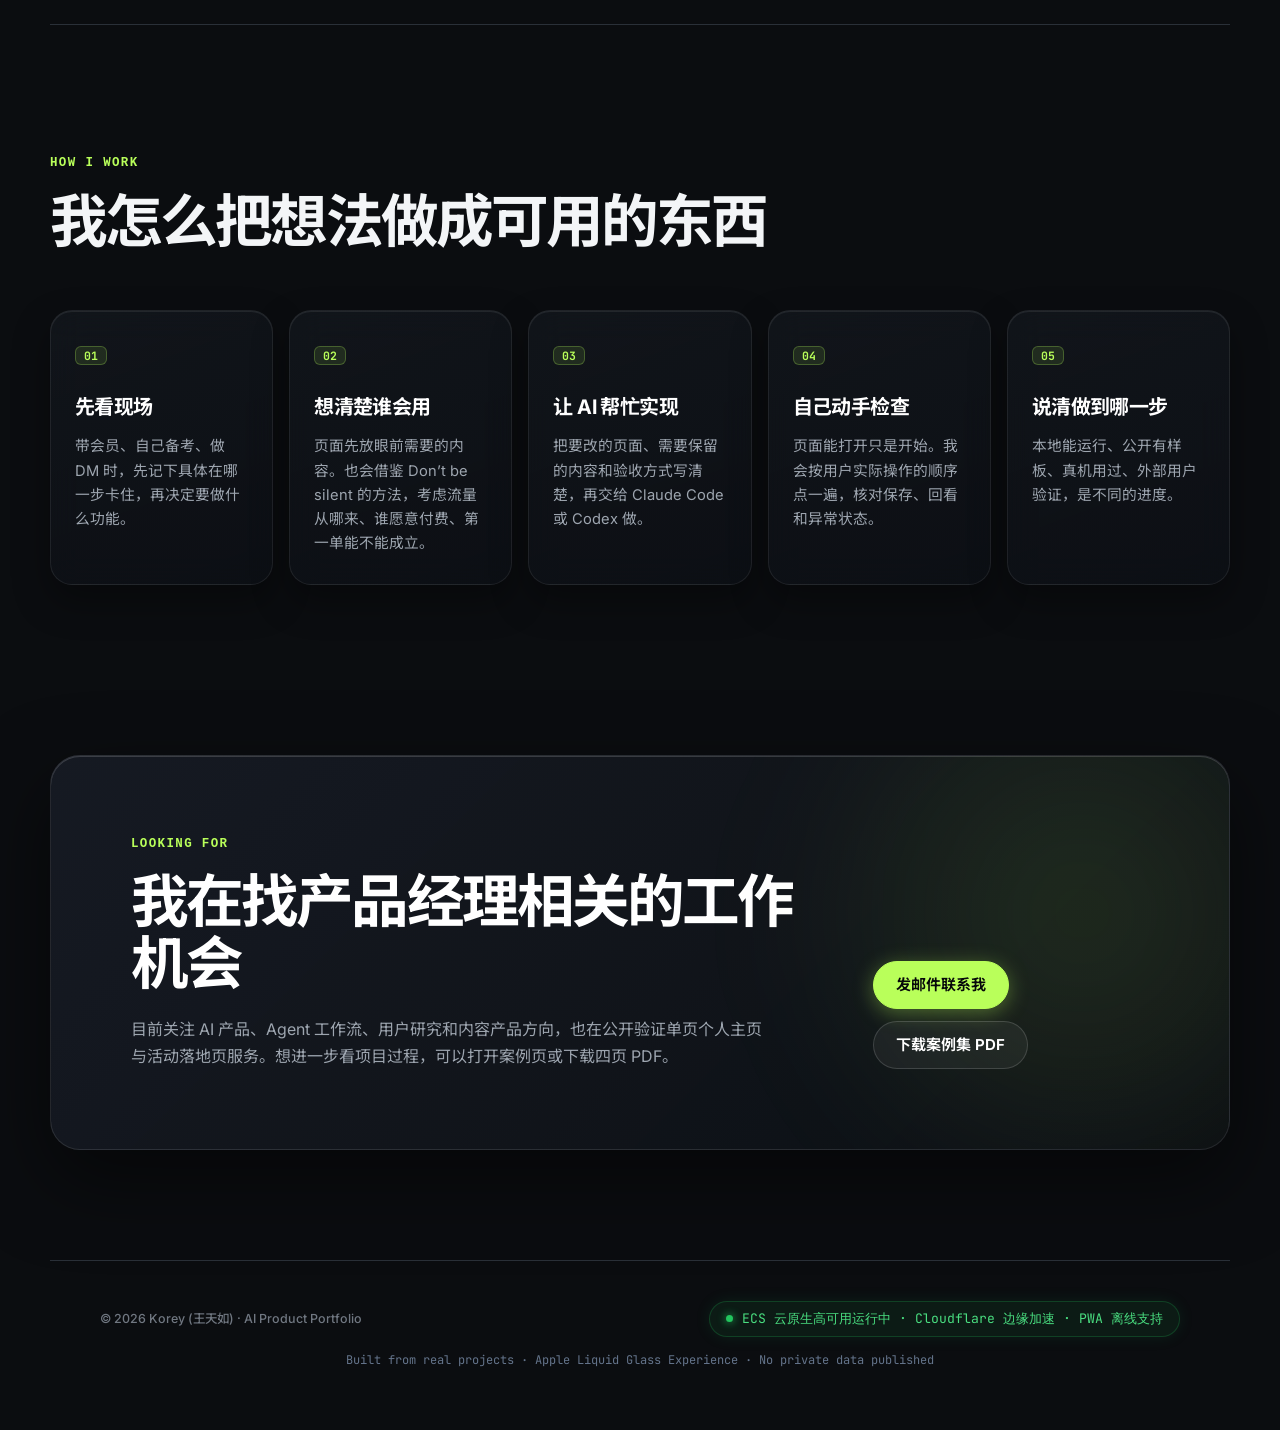
==== commit 95878029: "feat: add 1-to-1 bilingual English portfolio edition (en.html) with smooth nav switcher" ====
--- a/index.html
+++ b/index.html
@@ -37,6 +37,7 @@
       <a href="dark.html">个人页 ↗</a>
       <a href="resume.html">简历版 ↗</a>
       <a href="https://github.com/korey2028-prog" target="_blank" rel="noreferrer">GitHub ↗</a>
+      <a href="en.html" class="nav-lang-btn" aria-label="Switch to English version" style="padding: 3px 10px; border-radius: 999px; background: rgba(255,255,255,0.08); border: 1px solid rgba(255,255,255,0.18); font-size: 0.8rem; font-weight: 600; color: #fff; text-decoration: none;">EN</a>
     </nav>
   </header>
 
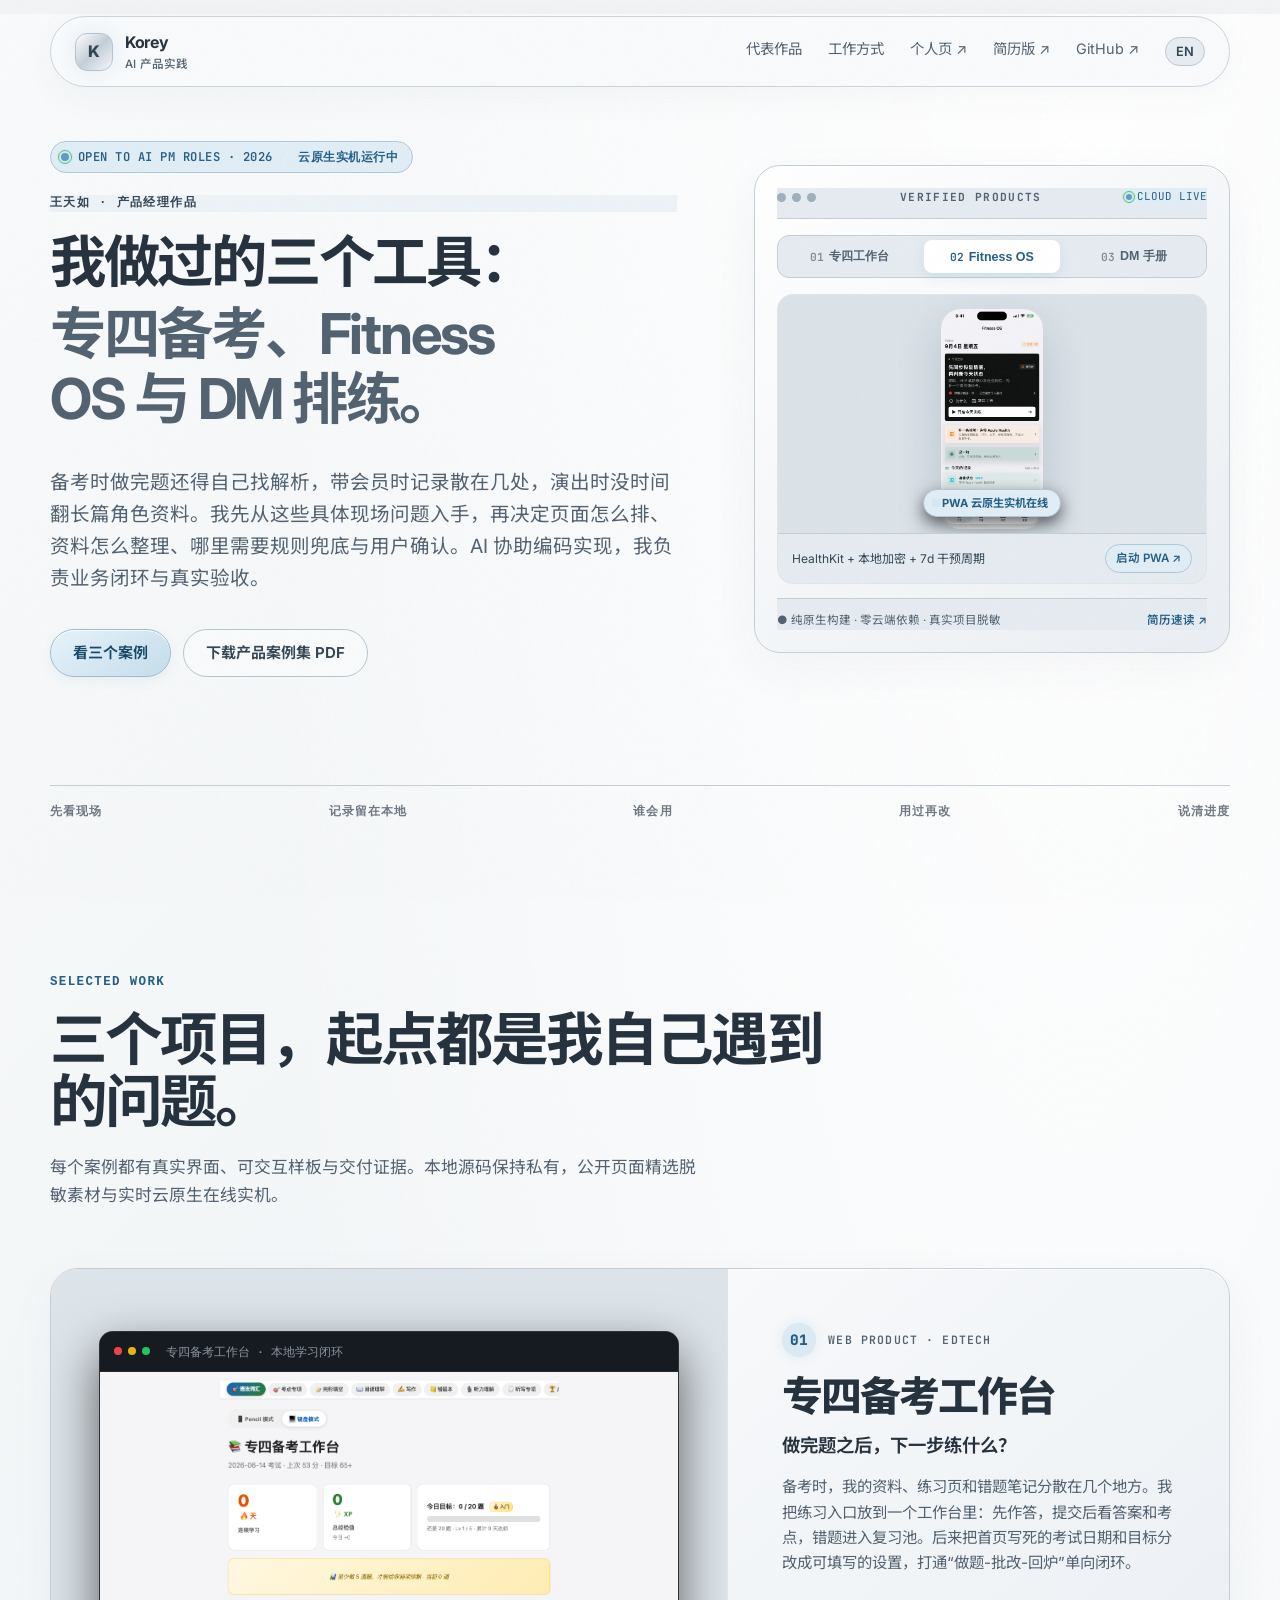
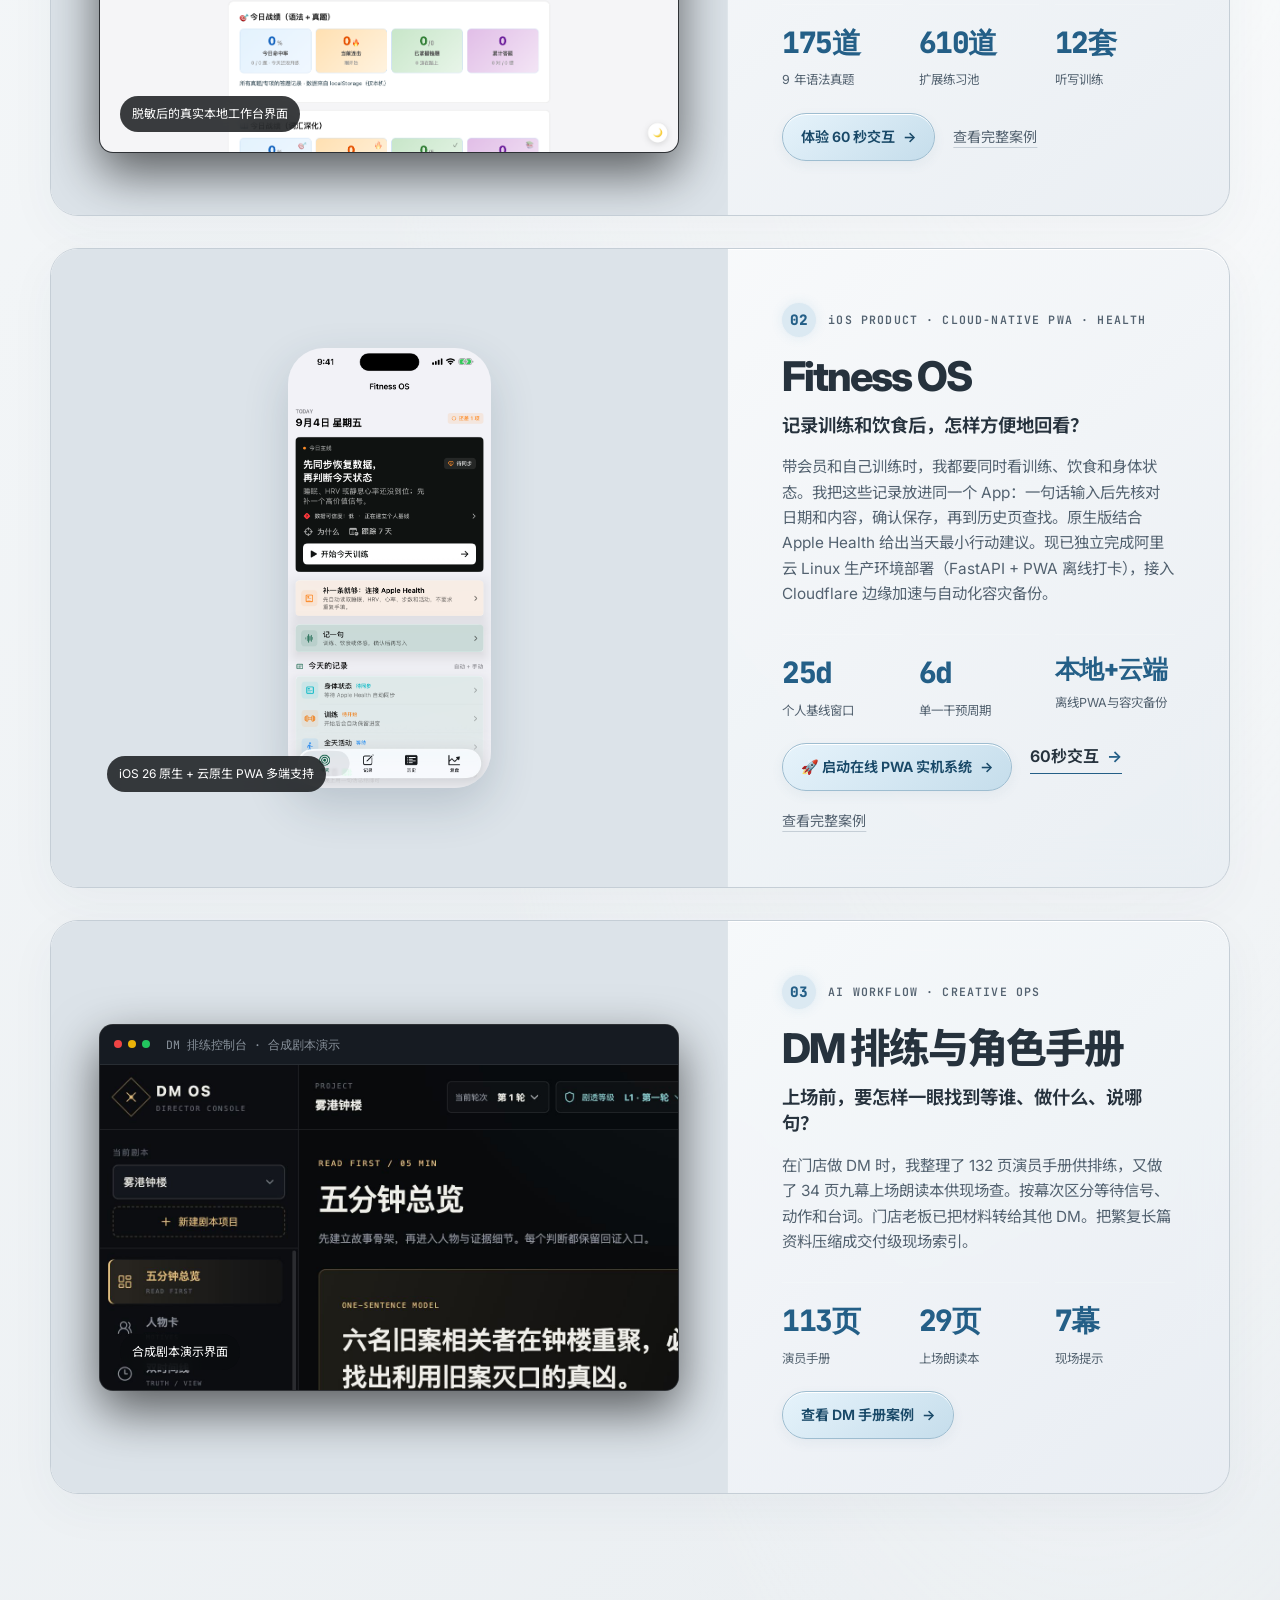
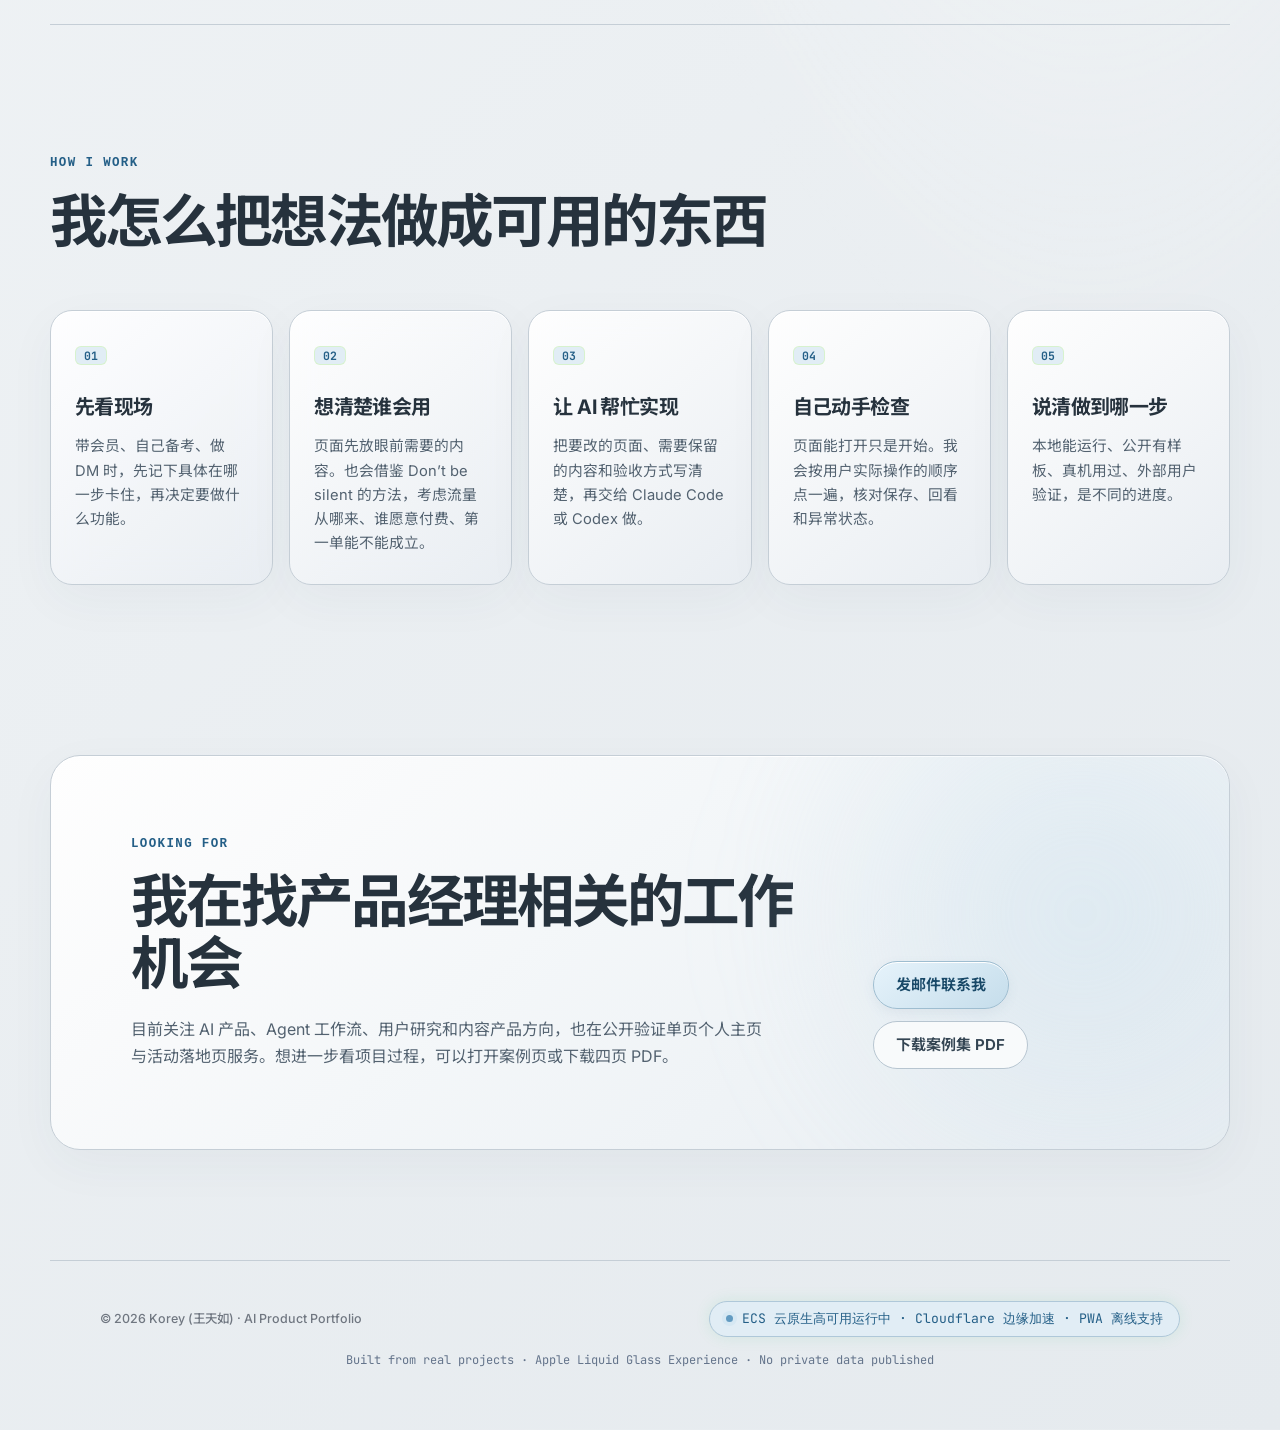
==== commit 620ac981: "style: introduce silver and ice-blue portfolio identity" ====
--- a/index.html
+++ b/index.html
@@ -4,7 +4,7 @@
   <meta charset="utf-8">
   <meta name="viewport" content="width=device-width, initial-scale=1">
   <meta name="description" content="王天如的产品案例：专四备考工作台、Fitness OS 和 DM 角色手册。查看实际界面、使用问题与已完成的工作。">
-  <meta name="theme-color" content="#07080a">
+  <meta name="theme-color" content="#f1f3f5">
   <link rel="canonical" href="https://korey2028-prog.github.io/portfolio/">
   <link rel="icon" href="favicon.svg" type="image/svg+xml">
   <title>Korey｜AI 产品作品集</title>
@@ -13,6 +13,7 @@
   <link href="https://fonts.googleapis.com/css2?family=Inter:wght@400;500;600;700;800&family=JetBrains+Mono:wght@400;500;600;700&family=Noto+Sans+SC:wght@400;500;600;700;800&display=swap" rel="stylesheet">
   <link rel="stylesheet" href="style.css?v=6">
   <link rel="stylesheet" href="apple-experience.css?v=3">
+  <link rel="stylesheet" href="silver-theme.css?v=1">
 </head>
 <body>
   <!-- Ambient Atmosphere & SVG Noise Grain (Apple-grade) -->
--- a/silver-theme.css
+++ b/silver-theme.css
@@ -0,0 +1,72 @@
+/* Korey silver identity. Loaded last to keep layouts and interactions intact. */
+:root {
+  color-scheme: light;
+  --bg: #f1f3f5; --panel: #fcfdfe; --text: #26323d; --muted: #536270;
+  --line: #c5ced6; --accent: #245f87;
+  --apple-bg: #f1f3f5; --apple-surface: rgba(255,255,255,.8);
+  --apple-surface-hover: #fff; --apple-border: #cbd3db;
+  --apple-border-highlight: #acbac6; --apple-glow: rgba(137,187,215,.16);
+  --apple-lime: #245f87; --apple-lime-glow: rgba(90,154,195,.15); --apple-cyan: #245f87;
+  --bg-deep: #edf0f3; --bg-2: #e5ebef;
+  --glass-1: rgba(255,255,255,.65); --glass-2: rgba(255,255,255,.8);
+  --glass-3: #fff; --glass-nav: rgba(248,250,252,.92);
+  --line-1: #d5dce2; --line-2: #c7d0d8; --line-3: #b3c0cb; --line-bright: #99b0c1;
+  --ink: #25313b; --ink-2: #344553; --ink-3: #536270; --ink-4: #5c6974; --ink-5: #6c7883;
+  --accent-soft: #e0edf5; --accent-glow: rgba(96,159,199,.18);
+}
+html, body { background: #f1f3f5 !important; color: #26323d !important; }
+body { background: radial-gradient(ellipse at 85% 0%,#fff 0%,transparent 55%),linear-gradient(135deg,#f8fafb,#e5eaee) !important; }
+::selection { background: #c8e4f4; color: #17374d; }
+.reveal { opacity: 1 !important; transform: none !important; }
+.reveal { filter: none !important; }
+.hero { background: transparent !important; }
+.hero .display,.hero .lede { text-shadow: none !important; }
+.hero::before,.hero::after { background: none !important; animation: none !important; }
+.display,.display-em { color: #26323d !important; -webkit-text-fill-color: #26323d !important; }
+.lede,.hero .lede { color: #536270 !important; }
+.hero .eyebrow,.social-proof,.delivery-strip,.device,.exam-card,.dag-frame,.social-phone { background: #edf2f6 !important; color: #344553 !important; border-color: #c5ced6 !important; }
+.pulse-dot { animation: none !important; }
+.showcase-dots span,.browser-dot { background: #a0afbc !important; }
+.ambient-mesh,.ambient { background: transparent !important; }
+.ambient-aurora-1,.ambient-aurora-2,.ambient-aurora-3,.aurora,.vignette,.showcase-glare { display: none !important; }
+.ambient-grain,.grain { opacity: .018 !important; }
+.site-header,.nav-pill { background: rgba(248,250,252,.94) !important; border-color: #cbd3db !important; box-shadow: 0 10px 35px #4055680b !important; }
+.brand-mark { background: linear-gradient(135deg,#fff,#c4ced7,#f4f7fa) !important; color: #344553 !important; border: 1px solid #b7c3ce; }
+.nav-lang-btn { background: #e6ecf1 !important; border-color: #bbc8d3 !important; color: #344553 !important; }
+.hero-title,.bento-title,.bento-question,.method-grid h3,.closing-copy h2,.section-heading h2 { color: #26323d !important; }
+.hero-title span { color: #536270 !important; }
+.hero-lead,.bento-desc,.bento-category,.bento-metric-label,.closing-copy p:last-child { color: #536270 !important; }
+.hero-showcase-3d,.bento-card,.method-grid article,.closing,.hero-proof,
+.resume-summary>div,.resume-signal,.resume-work-item,.resume-handbook,.resume-boundary,
+.interaction-cta,.case-panel,.case-card {
+  background: linear-gradient(140deg,#ffffffed,#e8edf2ed) !important;
+  color: #26323d !important; border-color: #c5ced6 !important;
+  box-shadow: inset 0 1px 0 #fff,0 15px 50px #32485c0b !important;
+}
+.closing::before { background: radial-gradient(circle,#c3dceb66,transparent 70%) !important; }
+.showcase-header,.showcase-tabs,.showcase-status-footer,.stage-browser-header,.stage-overlay-bar {
+  background: #e5ebf0 !important; color: #344553 !important; border-color: #c5ced6 !important;
+}
+.showcase-stage-viewport,.bento-media-split,.bento-media,.project-media { background: #dce3e9 !important; }
+.showcase-title-tag,.showcase-status-footer,.browser-url { color: #536270 !important; }
+.showcase-tab-btn { color: #536270 !important; }
+.showcase-tab-btn.active { color: #245f87 !important; background: #fff !important; border-color: #b8cbd9 !important; }
+.button.primary,.closing-actions .button.primary,.btn-primary,.nav-action {
+  background: linear-gradient(145deg,#e6f3fb,#c5ddeb) !important;
+  color: #194968 !important; border: 1px solid #9ebdd0 !important;
+  box-shadow: inset 0 1px 0 #fff,0 4px 12px #51789114 !important;
+}
+.button.secondary,.closing-actions .button.secondary { background: #f8fafb !important; color: #344553 !important; border-color: #b7c5d0 !important; }
+.bento-num,.resume-work-number,.project-meta span:first-child { background: #dbe9f2 !important; color: #245f87 !important; }
+.live-status-pill,.cloud-status-badge,.showcase-live-badge,.stage-pwa-badge,.stage-link-pill,.pwa-badge {
+  color: #245f87 !important; background: #e1edf5 !important; border-color: #afc8d9 !important;
+}
+.pulse-dot,.cloud-status-dot,.pwa-dot,.eyebrow-dot,.brand-dot { background: #639bc1 !important; box-shadow: 0 0 0 4px #8bc1e322 !important; }
+.pill-highlight,.bento-metric-val,.eyebrow,.closing .eyebrow { color: #245f87 !important; }
+.method-grid article>span { background: #e1edf5 !important; color: #245f87 !important; }
+.resume-summary ul,.resume-boundary p,.interaction-cta p { color: #344553 !important; }
+.stage-phone-frame { background: #dbe2e8 !important; border-color: #bac5cf !important; }
+.stage-phone-frame img,.phone-showcase-frame img { box-shadow: 0 18px 45px #263f5530 !important; }
+:focus-visible { outline: 3px solid #28678f !important; outline-offset: 4px; }
+@media (prefers-reduced-motion: reduce) { *,*::before,*::after { animation: none !important; transition: none !important; } }
+@media print { html,body { background: #fff !important; } }
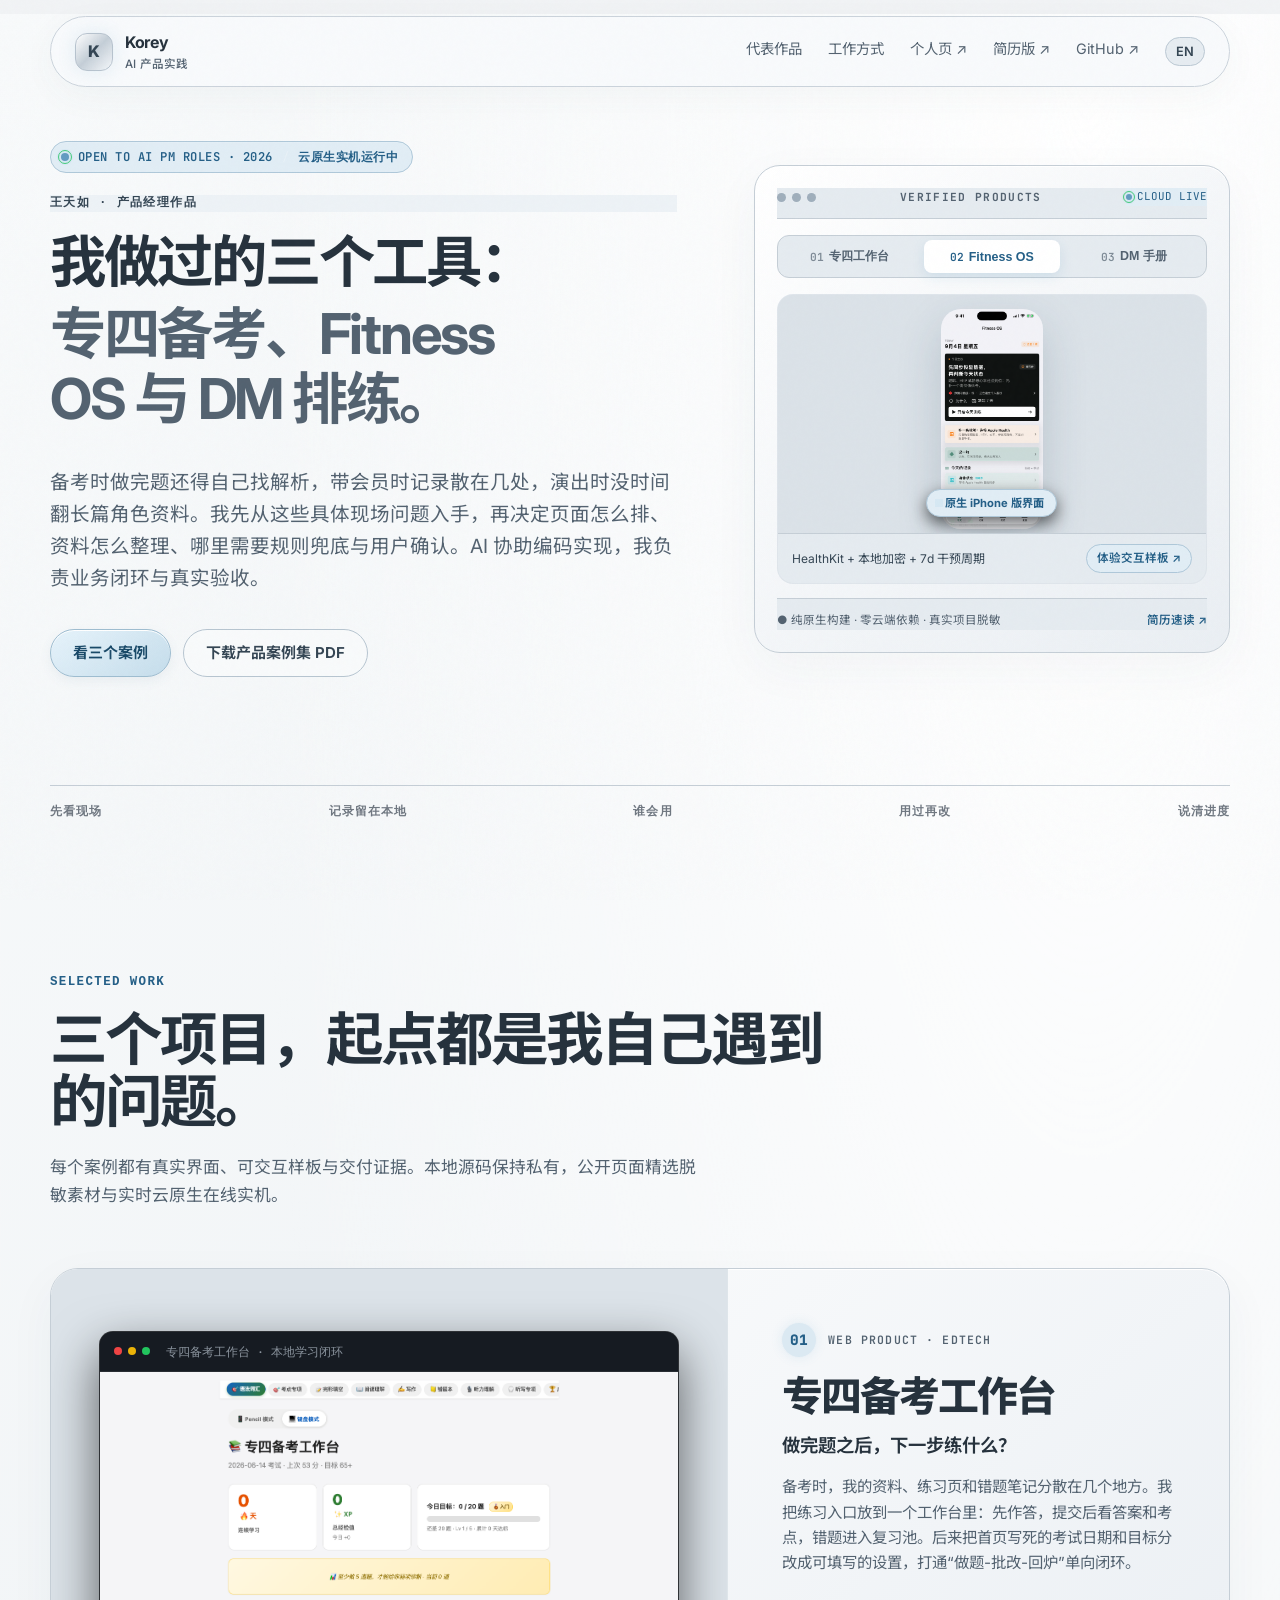
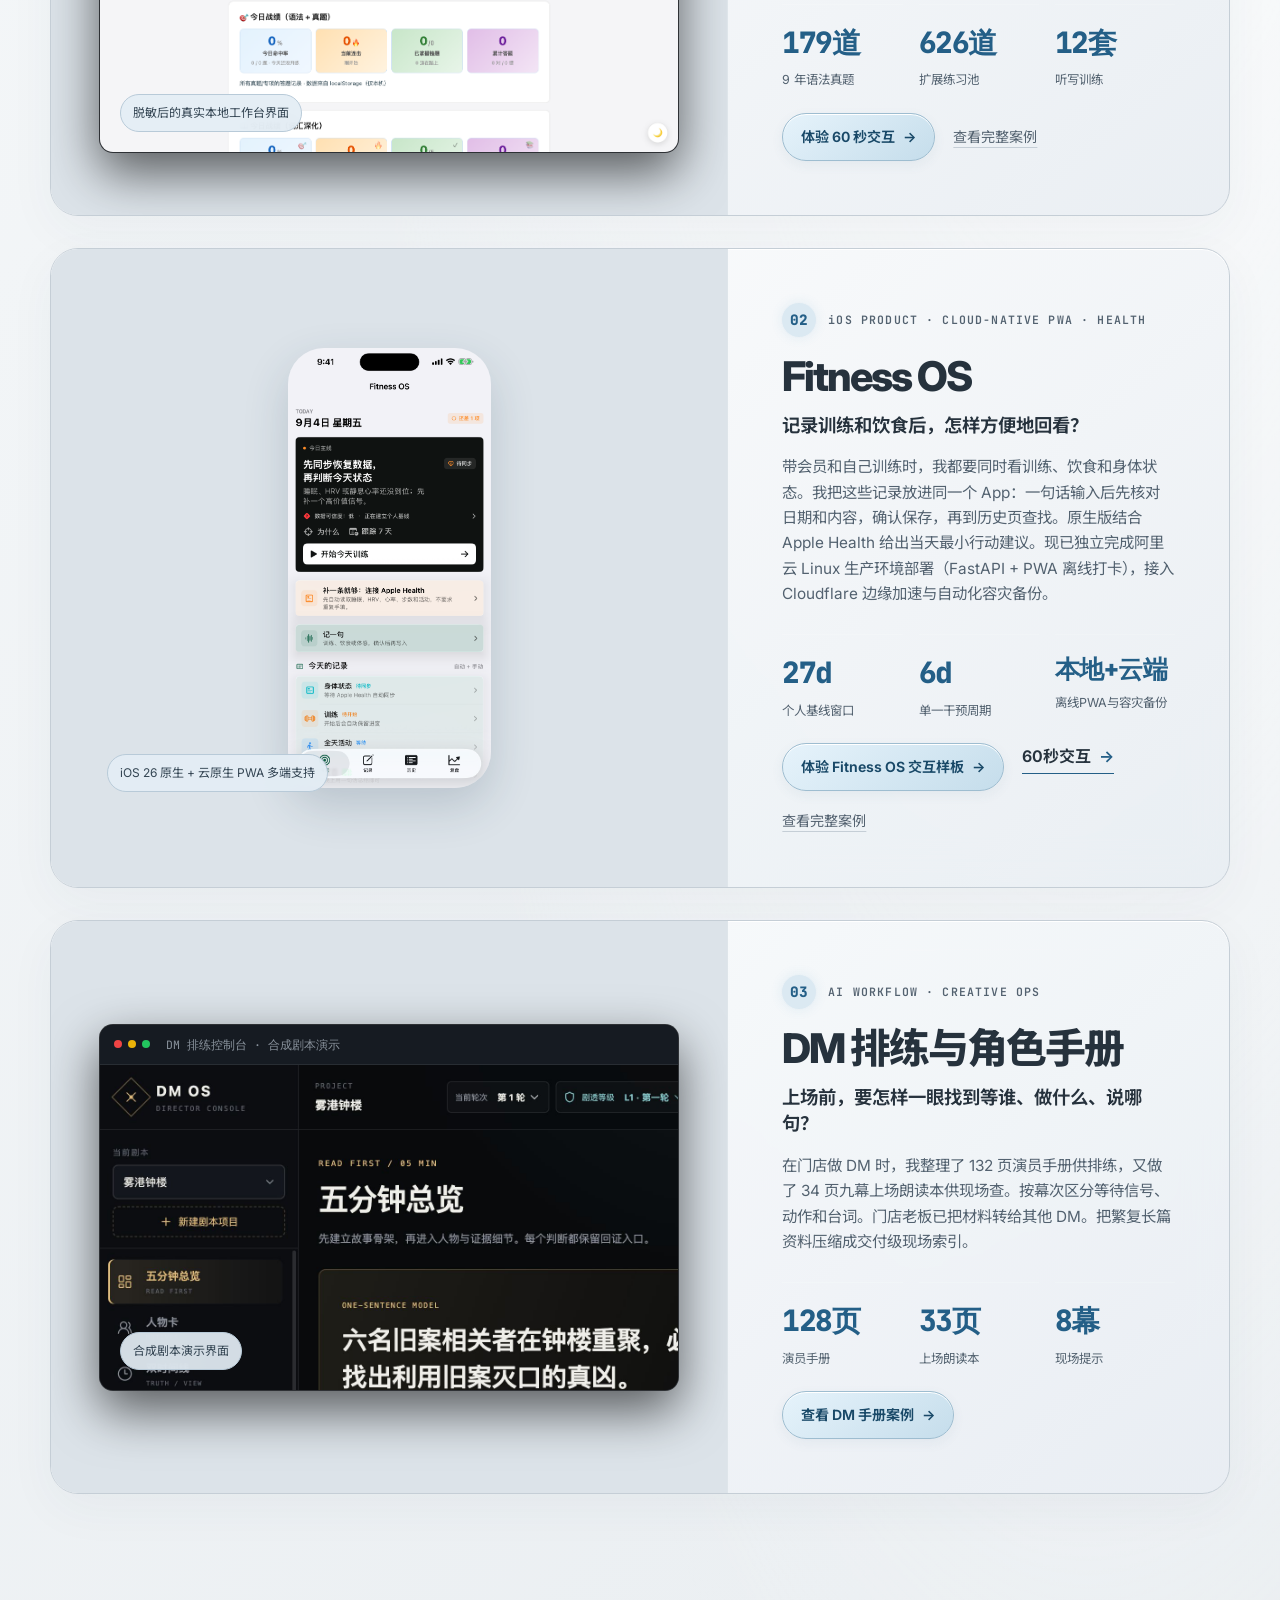
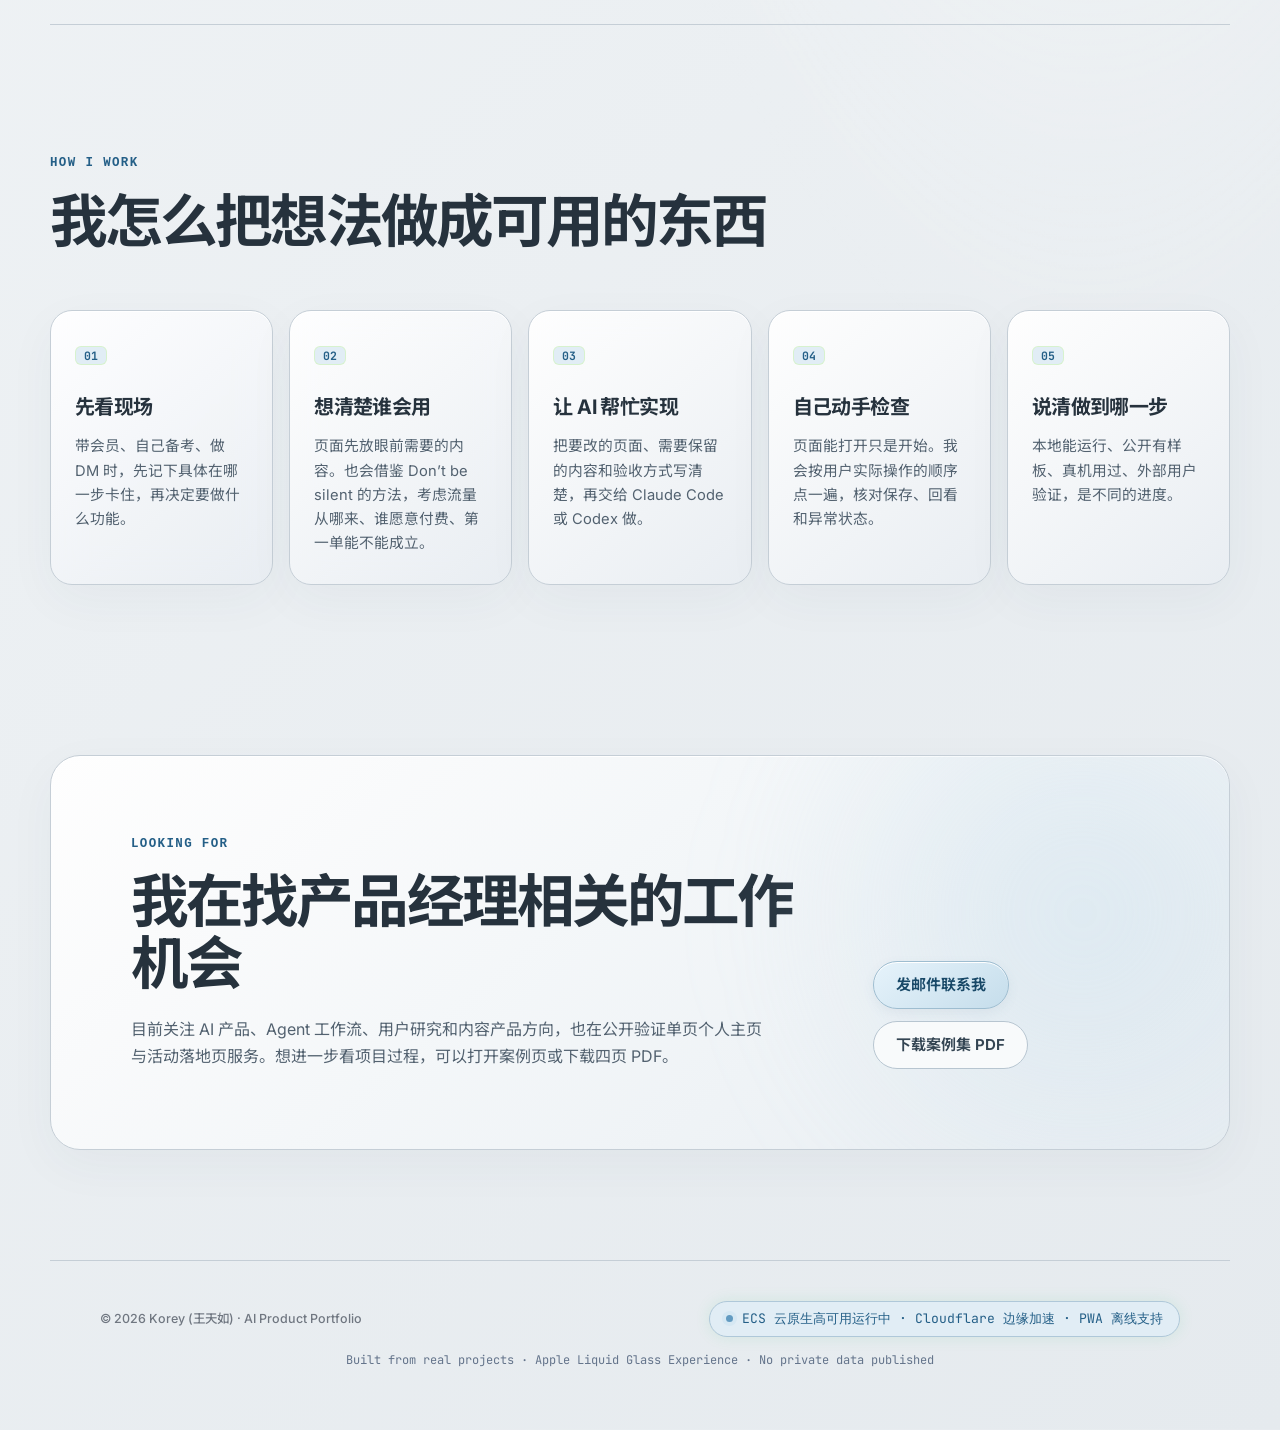
==== commit 681dfda0: "style: introduce silver and ice-blue portfolio identity" ====
--- a/index.html
+++ b/index.html
@@ -105,12 +105,12 @@
                   <img src="assets/fitness-os-today.png" alt="Fitness OS iPhone 实机" loading="eager">
                   <div class="stage-pwa-badge">
                     <span class="pwa-dot"></span>
-                    <span>PWA 云原生实机在线</span>
+                    <span>原生 iPhone 版界面</span>
                   </div>
                 </div>
                 <div class="stage-overlay-bar">
                   <span>HealthKit + 本地加密 + 7d 干预周期</span>
-                  <a href="/fitness/" target="_blank" class="stage-link-pill">启动 PWA ↗</a>
+                  <a href="fitness-os/" target="_blank" class="stage-link-pill">体验交互样板 ↗</a>
                 </div>
               </div>
 
@@ -244,8 +244,8 @@
               </dl>
 
               <div class="project-link-row">
-                <a class="button primary magnetic-btn" href="/fitness/" style="padding: 9px 18px; font-size: 0.88rem; border-radius: 999px;">
-                  🚀 启动在线 PWA 实机系统 <span>→</span>
+                <a class="button primary magnetic-btn" href="fitness-os/" style="padding: 9px 18px; font-size: 0.88rem; border-radius: 999px;">
+                  体验 Fitness OS 交互样板 <span>→</span>
                 </a>
                 <a class="text-link magnetic-btn" href="demo/fitness-os.html">60秒交互 <span>→</span></a>
                 <a class="quiet-link" href="work/fitness-os.html">查看完整案例</a>
--- a/silver-theme.css
+++ b/silver-theme.css
@@ -67,6 +67,23 @@
 .resume-summary ul,.resume-boundary p,.interaction-cta p { color: #344553 !important; }
 .stage-phone-frame { background: #dbe2e8 !important; border-color: #bac5cf !important; }
 .stage-phone-frame img,.phone-showcase-frame img { box-shadow: 0 18px 45px #263f5530 !important; }
+.case-lead,.status-note ul,.status-note p { color: #536270 !important; }
+.status-note,.flow span { background: #e8eff5 !important; border-color: #b6c9d8 !important; color: #26323d !important; }
+.case-page .status-note [style*="background"] { background: #f8fafc !important; border-color: #b6c9d8 !important; }
+.case-page .status-note div,.case-page .status-note code { color: #344553 !important; }
+.media-note { background: #e3edf5ed !important; color: #344553 !important; border: 1px solid #b8cad8; }
+/* Public Fitness OS sample: preserve semantic warning states in a light palette. */
+:root { --paper: #f1f3f5; --surface: #fcfdfe; --green: #d2e6f3; --dark: #245f87; }
+.scenario-bar button[aria-pressed=true] { background: #d8eaf6 !important; color: #194968 !important; border-color: #8aafc8 !important; }
+.decision { background: #e2eef6 !important; color: #26323d !important; border: 1px solid #acc6d9; }
+.decision[data-level=red] { background: #fff1ef !important; border-color: #c68f86; }
+.decision[data-level=yellow] { background: #fff7e7 !important; border-color: #c4ac73; }
+.decision[data-level=missing] { background: #edf0f3 !important; border-color: #b6c1cc; }
+.decision .eyebrow,.decision>p,.decision .subtle { color: #536270 !important; }
+.decision .badge { background: #ffffffb0; color: #344553; border-color: #b2c4d1; }
+.decision .primary { background: #c7dfef; color: #194968; border: 1px solid #94b7cf; }
+.explanation { border-left-color: #6b9cbf !important; }
+input[type=checkbox],input[type=range] { accent-color: #2e719d !important; }
 :focus-visible { outline: 3px solid #28678f !important; outline-offset: 4px; }
 @media (prefers-reduced-motion: reduce) { *,*::before,*::after { animation: none !important; transition: none !important; } }
 @media print { html,body { background: #fff !important; } }
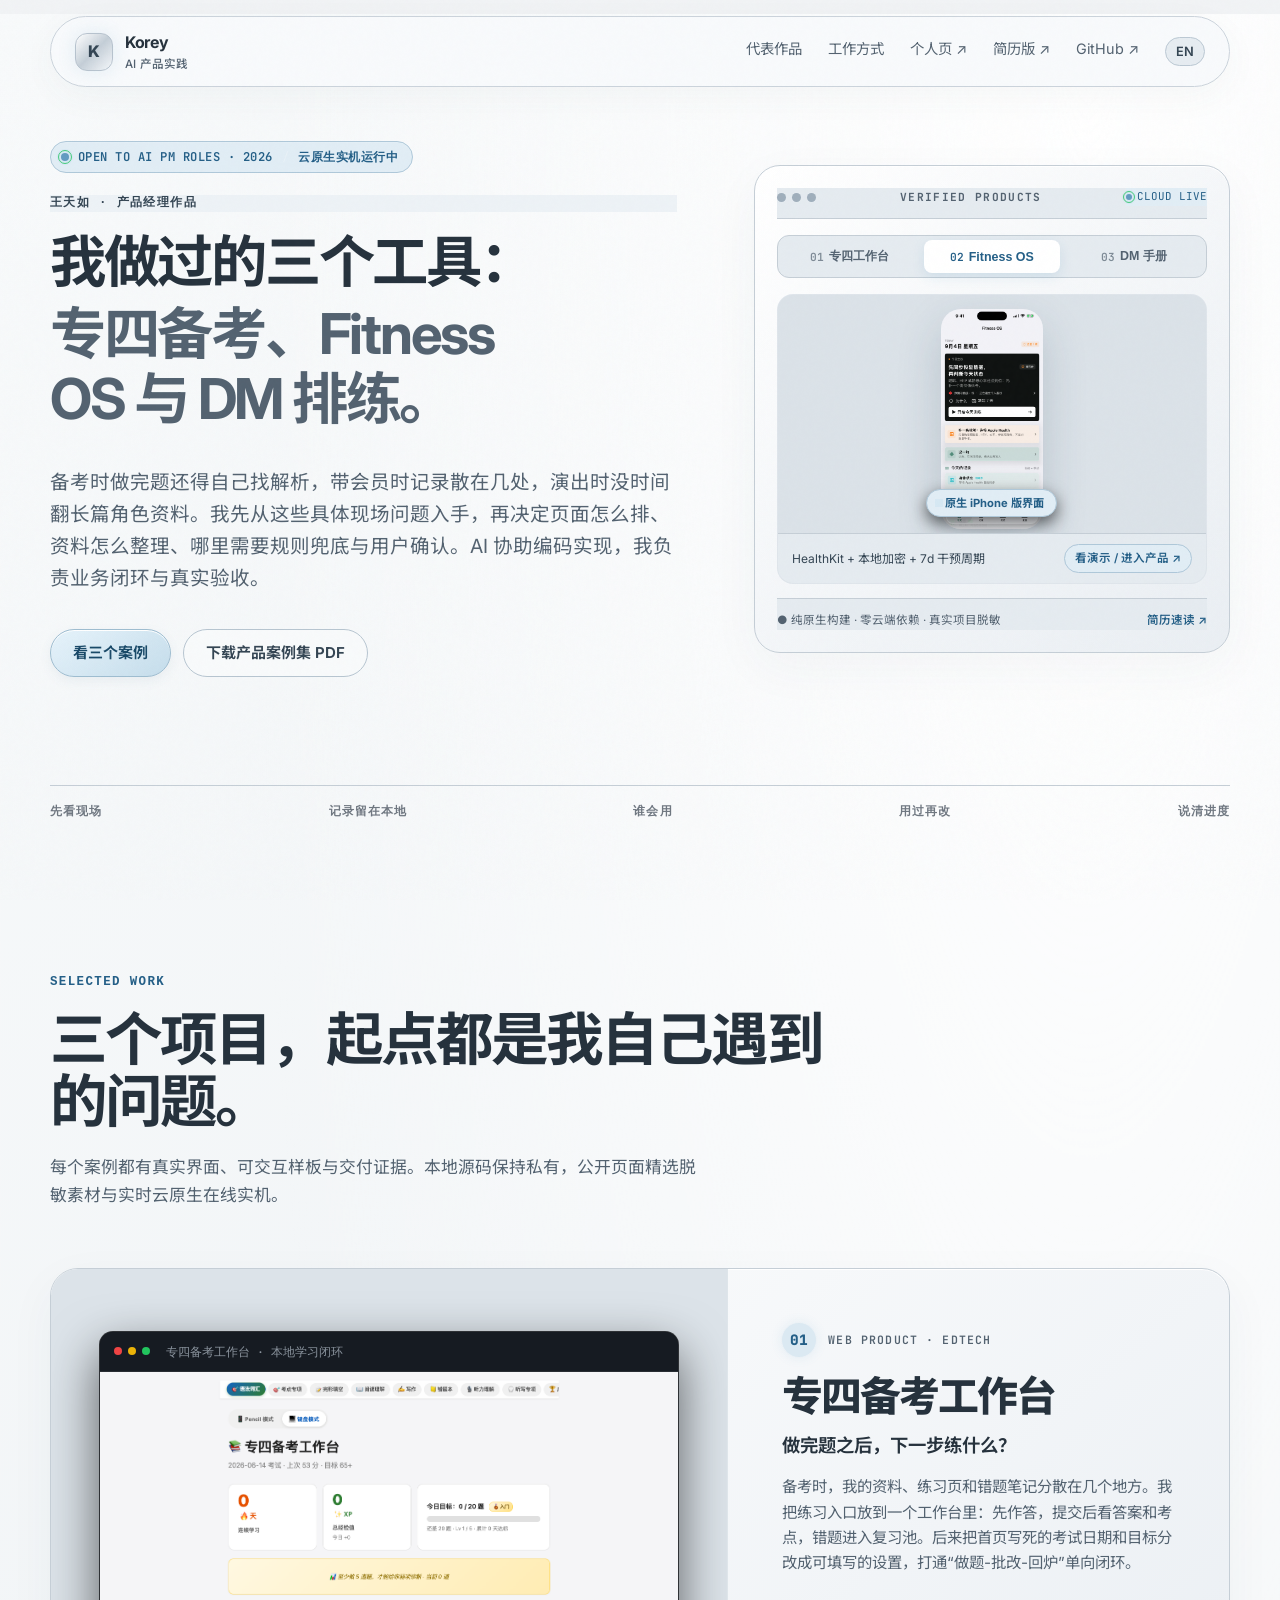
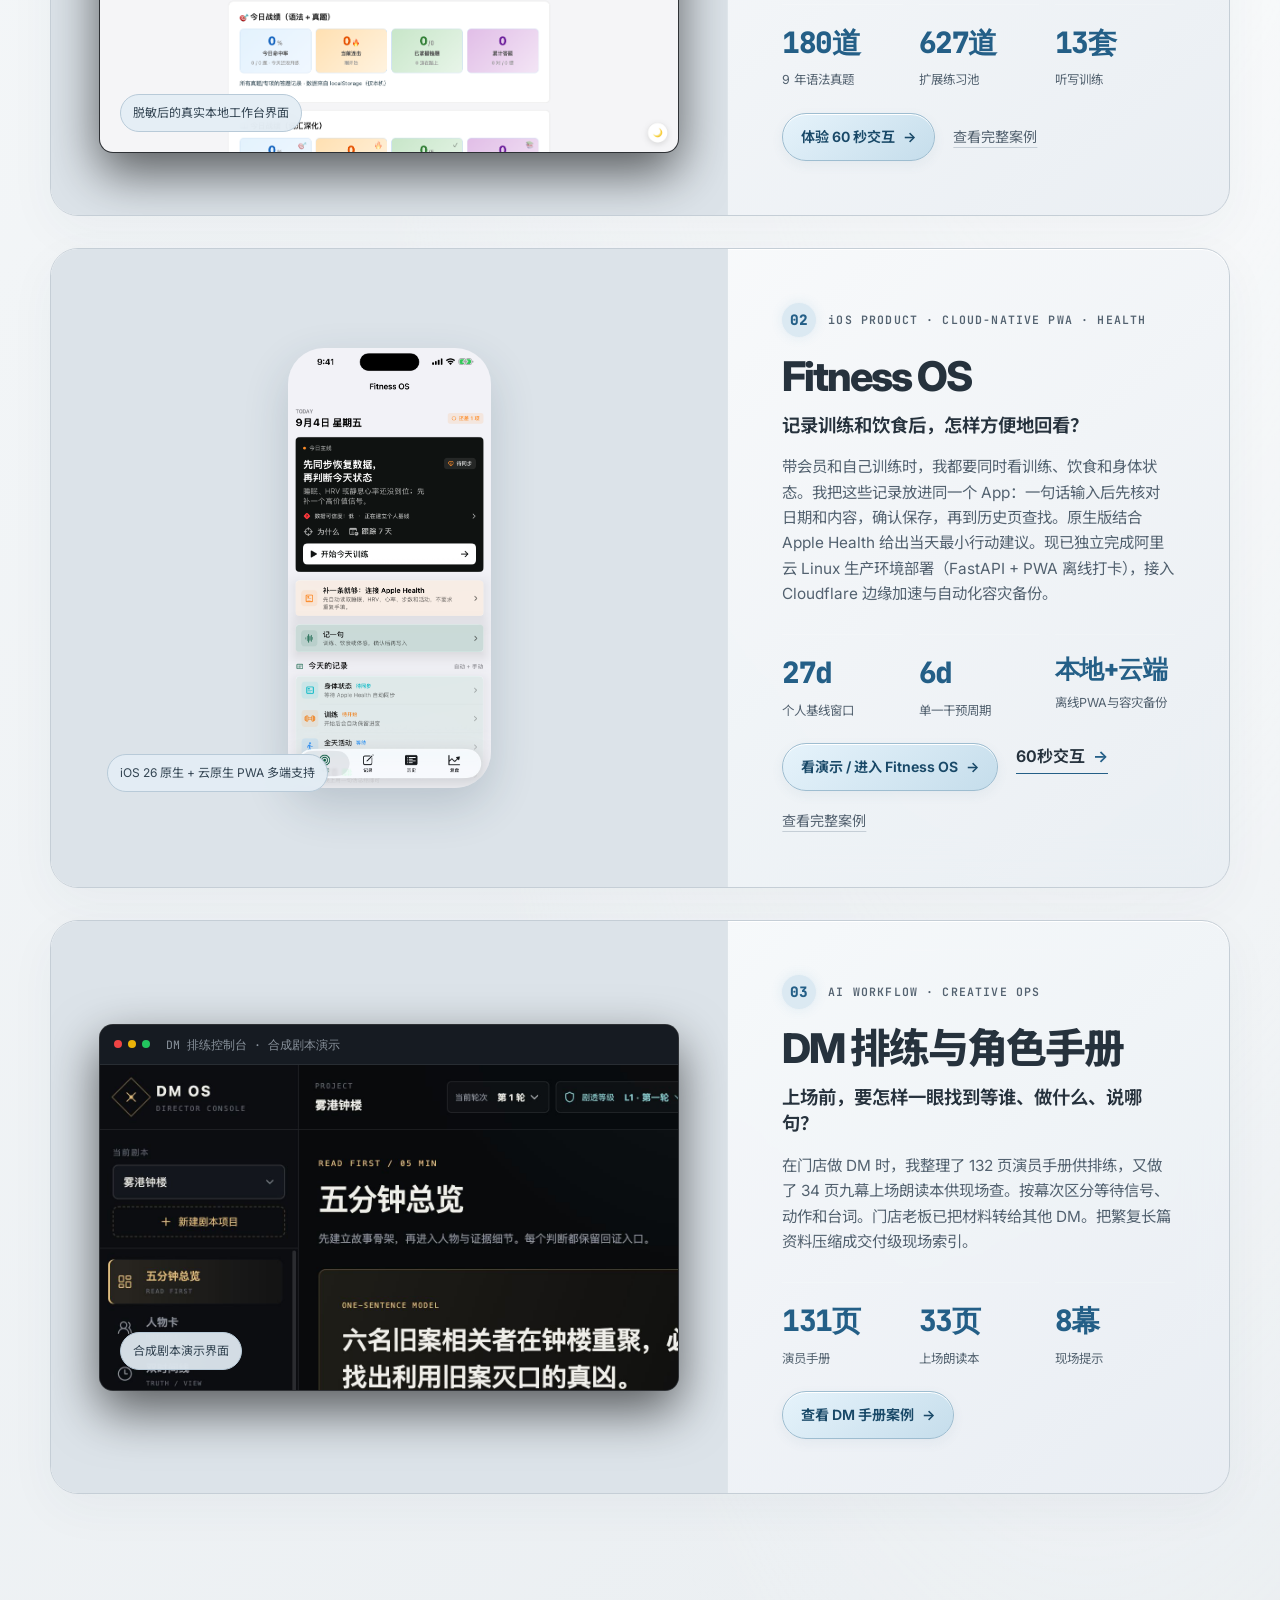
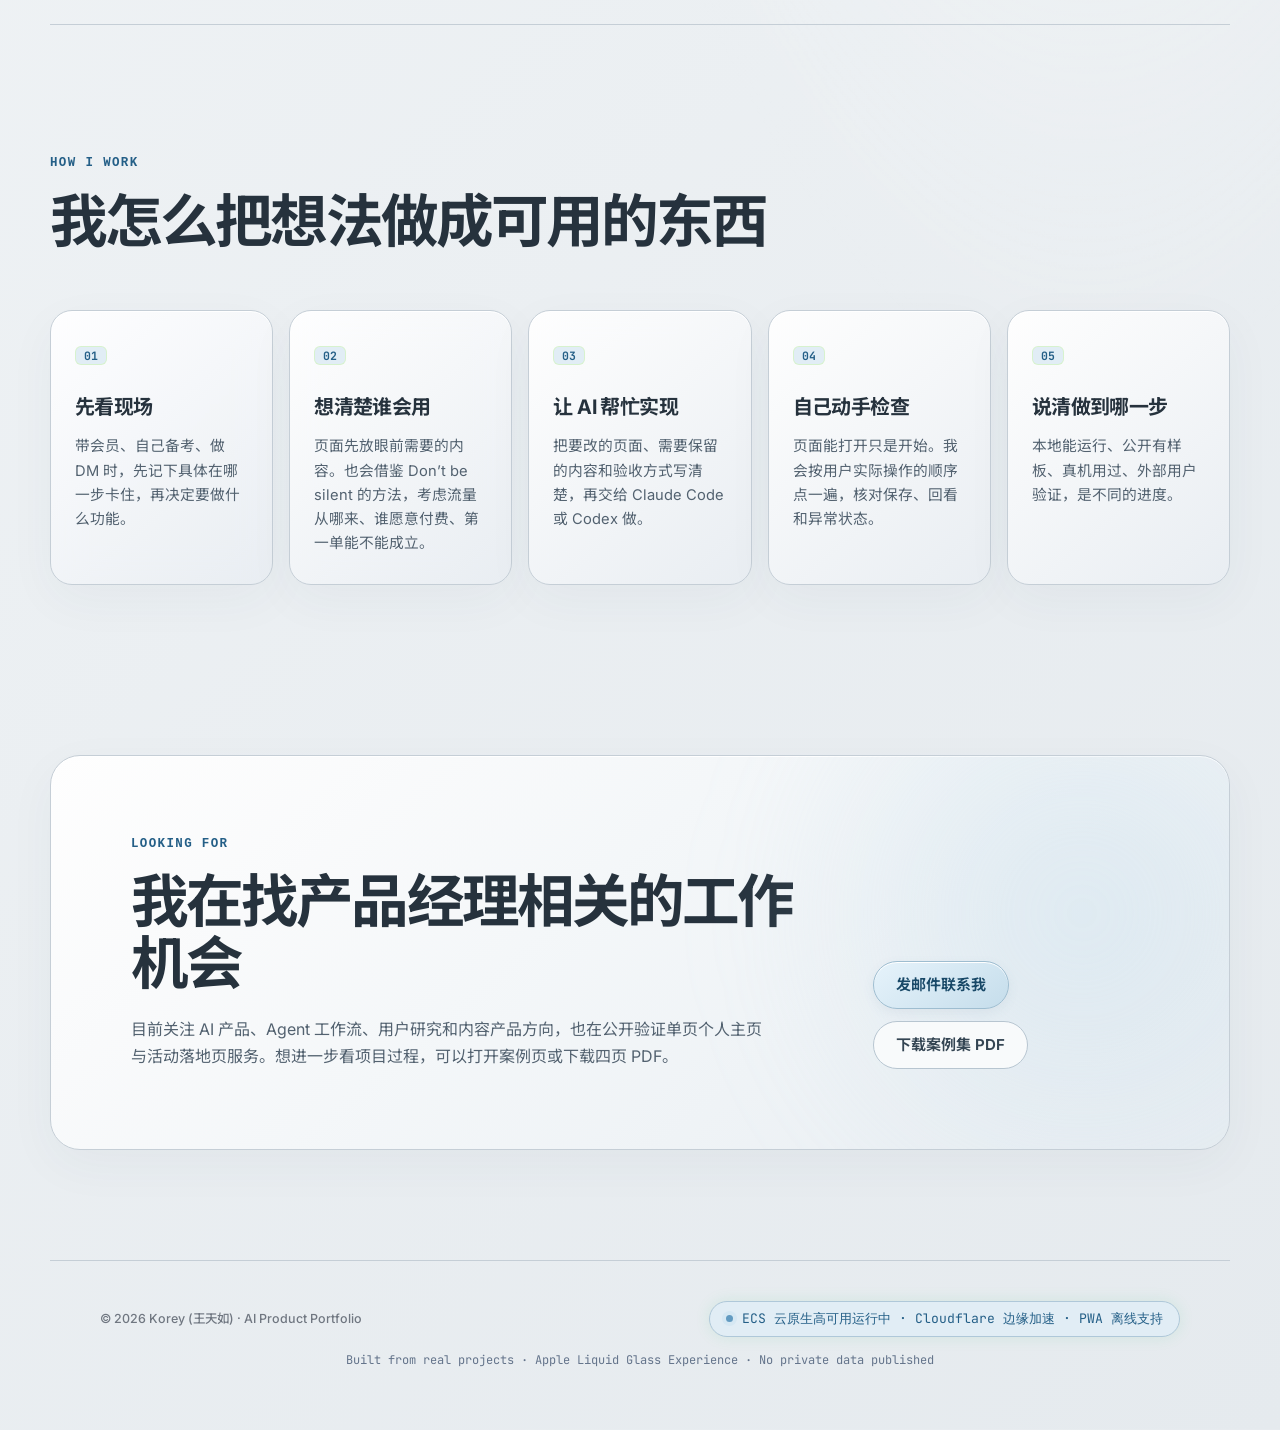
==== commit b6b74989: "feat: publish design review previews and connect live Fitness OS" ====
--- a/index.html
+++ b/index.html
@@ -110,7 +110,7 @@
                 </div>
                 <div class="stage-overlay-bar">
                   <span>HealthKit + 本地加密 + 7d 干预周期</span>
-                  <a href="fitness-os/" target="_blank" class="stage-link-pill">体验交互样板 ↗</a>
+                  <a href="https://korey2028.tech/fitness/" target="_blank" class="stage-link-pill">看演示 / 进入产品 ↗</a>
                 </div>
               </div>
 
@@ -244,8 +244,8 @@
               </dl>
 
               <div class="project-link-row">
-                <a class="button primary magnetic-btn" href="fitness-os/" style="padding: 9px 18px; font-size: 0.88rem; border-radius: 999px;">
-                  体验 Fitness OS 交互样板 <span>→</span>
+                <a class="button primary magnetic-btn" href="https://korey2028.tech/fitness/" style="padding: 9px 18px; font-size: 0.88rem; border-radius: 999px;">
+                  看演示 / 进入 Fitness OS <span>→</span>
                 </a>
                 <a class="text-link magnetic-btn" href="demo/fitness-os.html">60秒交互 <span>→</span></a>
                 <a class="quiet-link" href="work/fitness-os.html">查看完整案例</a>
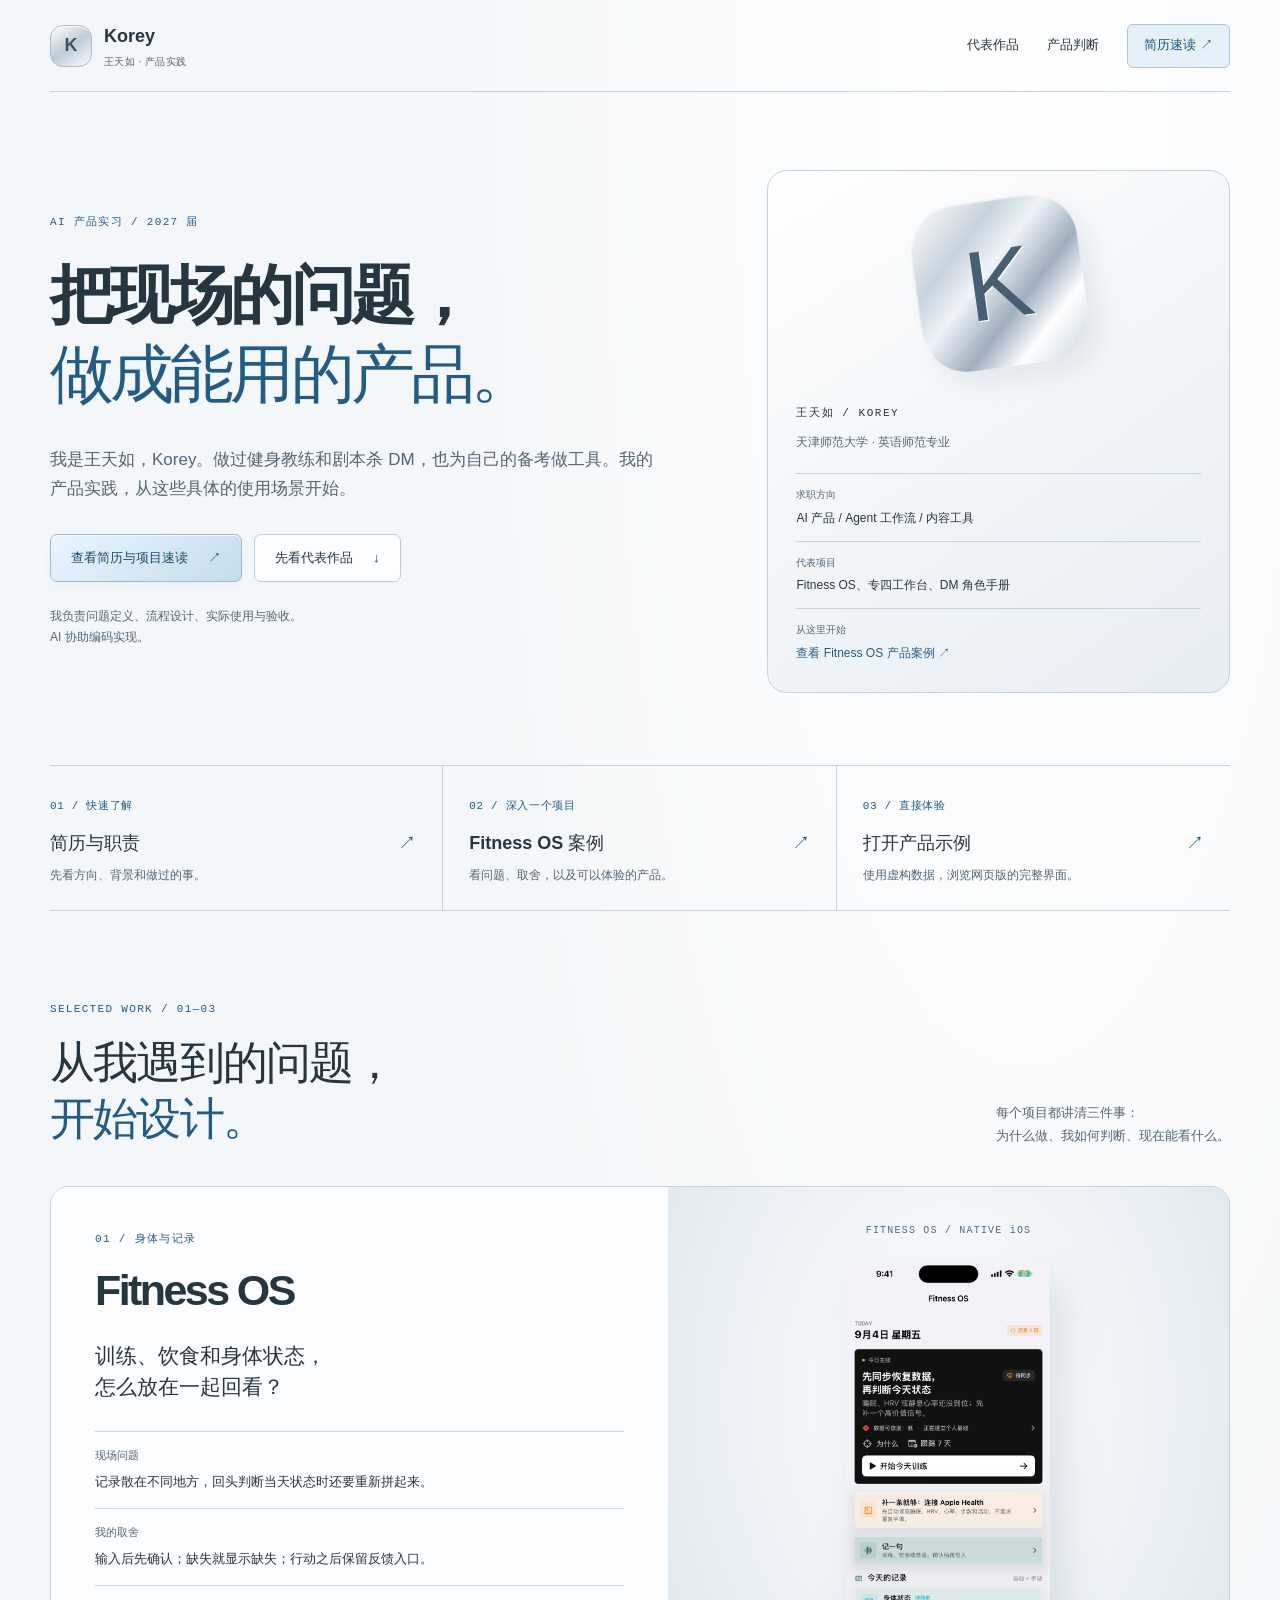
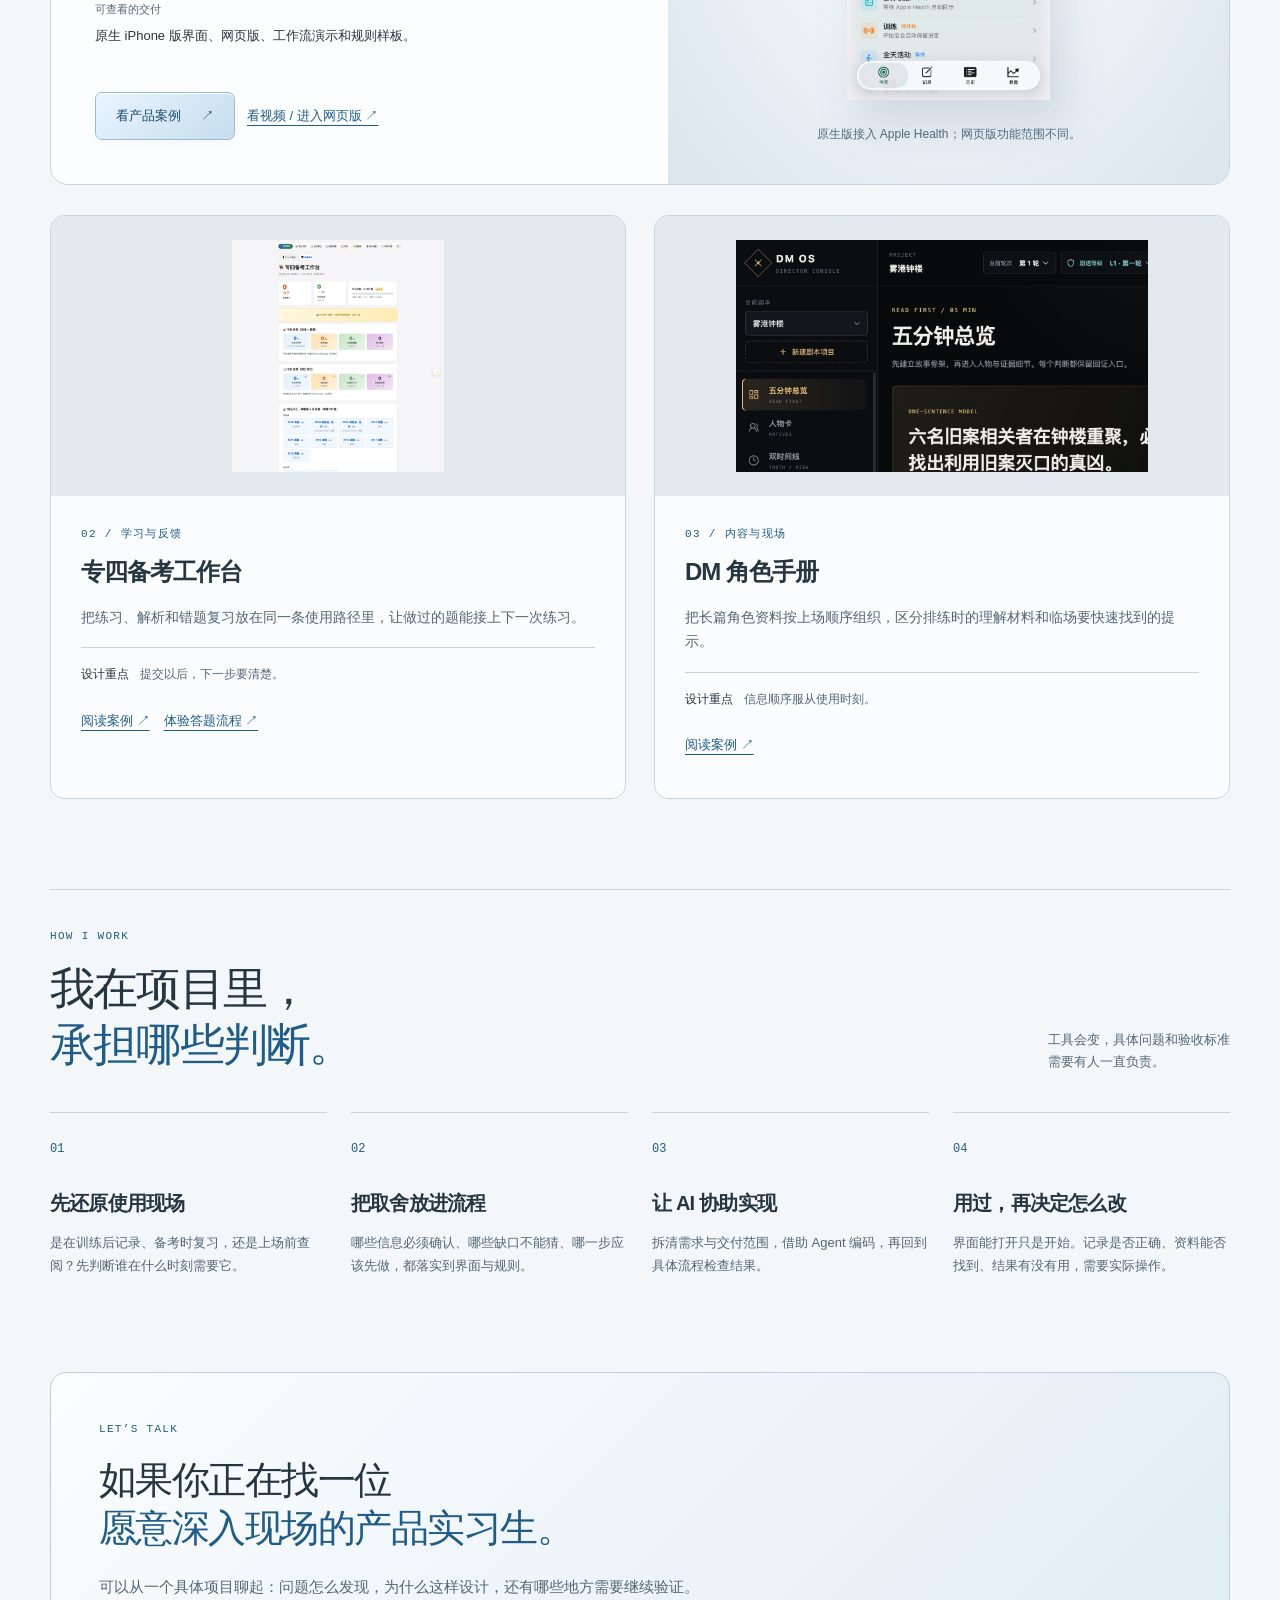
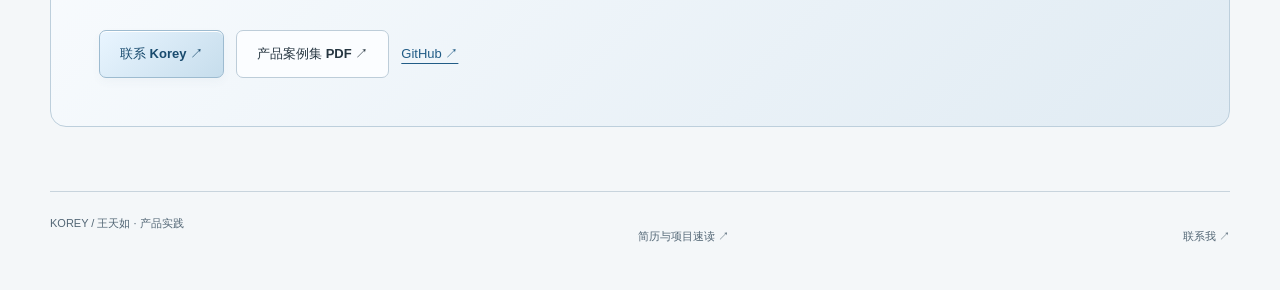
==== commit 22d90a7c: "feat: launch approved silver portfolio and Fitness OS case" ====
--- a/index.html
+++ b/index.html
@@ -1,373 +1,13 @@
 <!doctype html>
-<html lang="zh-CN">
-<head>
-  <meta charset="utf-8">
-  <meta name="viewport" content="width=device-width, initial-scale=1">
-  <meta name="description" content="王天如的产品案例：专四备考工作台、Fitness OS 和 DM 角色手册。查看实际界面、使用问题与已完成的工作。">
-  <meta name="theme-color" content="#f1f3f5">
-  <link rel="canonical" href="https://korey2028-prog.github.io/portfolio/">
-  <link rel="icon" href="favicon.svg" type="image/svg+xml">
-  <title>Korey｜AI 产品作品集</title>
-  <link rel="preconnect" href="https://fonts.googleapis.com">
-  <link rel="preconnect" href="https://fonts.gstatic.com" crossorigin>
-  <link href="https://fonts.googleapis.com/css2?family=Inter:wght@400;500;600;700;800&family=JetBrains+Mono:wght@400;500;600;700&family=Noto+Sans+SC:wght@400;500;600;700;800&display=swap" rel="stylesheet">
-  <link rel="stylesheet" href="style.css?v=6">
-  <link rel="stylesheet" href="apple-experience.css?v=3">
-  <link rel="stylesheet" href="silver-theme.css?v=1">
-</head>
-<body>
-  <!-- Ambient Atmosphere & SVG Noise Grain (Apple-grade) -->
-  <div class="ambient-mesh" aria-hidden="true">
-    <div class="ambient-aurora-1"></div>
-    <div class="ambient-aurora-2"></div>
-    <div class="ambient-aurora-3"></div>
-  </div>
-  <div class="ambient-grain" aria-hidden="true"></div>
-
-  <a class="skip-link" href="#main">跳到主要内容</a>
-
-  <!-- Floating Frosted Glass Header -->
-  <header class="site-header" data-header>
-    <a class="brand" href="#top" aria-label="Korey 作品集首页">
-      <span class="brand-mark">K</span>
-      <span>Korey <small>AI 产品实践</small></span>
-    </a>
-    <nav class="nav" aria-label="主导航">
-      <a href="#work">代表作品</a>
-      <a href="#method">工作方式</a>
-      <a href="dark.html">个人页 ↗</a>
-      <a href="resume.html">简历版 ↗</a>
-      <a href="https://github.com/korey2028-prog" target="_blank" rel="noreferrer">GitHub ↗</a>
-      <a href="en.html" class="nav-lang-btn" aria-label="Switch to English version" style="padding: 3px 10px; border-radius: 999px; background: rgba(255,255,255,0.08); border: 1px solid rgba(255,255,255,0.18); font-size: 0.8rem; font-weight: 600; color: #fff; text-decoration: none;">EN</a>
-    </nav>
-  </header>
-
-  <main id="main">
-    <!-- HERO SECTION -->
-    <section class="hero" id="top">
-      <div class="hero-grid">
-        <div class="hero-copy reveal">
-          <div class="live-status-pill">
-            <span class="pulse-dot"></span>
-            <span>OPEN TO AI PM ROLES · 2026</span>
-            <span class="pill-divider">/</span>
-            <span class="pill-highlight">云原生实机运行中</span>
-          </div>
-
-          <p class="eyebrow">王天如 · 产品经理作品</p>
-          <h1 class="hero-title">我做过的三个工具：<span>专四备考、Fitness OS 与 DM 排练。</span></h1>
-          <p class="hero-lead">备考时做完题还得自己找解析，带会员时记录散在几处，演出时没时间翻长篇角色资料。我先从这些具体现场问题入手，再决定页面怎么排、资料怎么整理、哪里需要规则兜底与用户确认。AI 协助编码实现，我负责业务闭环与真实验收。</p>
-          <div class="hero-actions">
-            <a class="button primary magnetic-btn" href="#work">看三个案例</a>
-            <a class="button secondary magnetic-btn" href="assets/product-casebook-wang-tianru.pdf">下载产品案例集 PDF</a>
-          </div>
-        </div>
-
-        <!-- Interactive Product Terminal Showcase (First Principles: Clear, Authentic, Switchable) -->
-        <div class="hero-showcase-container reveal" data-tilt-container aria-label="核心产品实机交互视窗">
-          <div class="hero-showcase-3d" data-tilt-target>
-            <div class="showcase-glare"></div>
-            
-            <div class="showcase-header">
-              <div class="showcase-dots"><span></span><span></span><span></span></div>
-              <div class="showcase-title-tag">VERIFIED PRODUCTS</div>
-              <div class="showcase-live-badge"><span class="pulse-dot" style="width:6px;height:6px;"></span> CLOUD LIVE</div>
-            </div>
-
-            <!-- Tab Switcher -->
-            <div class="showcase-tabs" role="tablist">
-              <button class="showcase-tab-btn" data-stage-tab="tem4" role="tab"><span>01</span> 专四工作台</button>
-              <button class="showcase-tab-btn active" data-stage-tab="fitness" role="tab"><span>02</span> Fitness OS</button>
-              <button class="showcase-tab-btn" data-stage-tab="dm" role="tab"><span>03</span> DM 手册</button>
-            </div>
-
-            <!-- Stage Screen Area -->
-            <div class="showcase-stage-viewport">
-              <!-- Slide 1: TEM-4 -->
-              <div class="stage-slide" data-slide-id="tem4">
-                <div class="stage-browser-header">
-                  <span class="browser-dot"></span><span class="browser-dot"></span><span class="browser-dot"></span>
-                  <span class="browser-url">tem4-workbench.local · 答题闭环</span>
-                </div>
-                <div class="stage-img-wrap">
-                  <img src="assets/tem4-workbench-preview.png" alt="专四备考工作台实机" loading="eager">
-                </div>
-                <div class="stage-overlay-bar">
-                  <span>9年真题 · 627道扩展池 · 错题复习闭环</span>
-                  <a href="#tem4" class="stage-link-pill">查看案例 →</a>
-                </div>
-              </div>
-
-              <!-- Slide 2: Fitness OS (Default Active) -->
-              <div class="stage-slide active" data-slide-id="fitness">
-                <div class="stage-phone-frame">
-                  <div class="phone-speaker"></div>
-                  <img src="assets/fitness-os-today.png" alt="Fitness OS iPhone 实机" loading="eager">
-                  <div class="stage-pwa-badge">
-                    <span class="pwa-dot"></span>
-                    <span>原生 iPhone 版界面</span>
-                  </div>
-                </div>
-                <div class="stage-overlay-bar">
-                  <span>HealthKit + 本地加密 + 7d 干预周期</span>
-                  <a href="https://korey2028.tech/fitness/" target="_blank" class="stage-link-pill">看演示 / 进入产品 ↗</a>
-                </div>
-              </div>
-
-              <!-- Slide 3: DM OS -->
-              <div class="stage-slide" data-slide-id="dm">
-                <div class="stage-browser-header">
-                  <span class="browser-dot"></span><span class="browser-dot"></span><span class="browser-dot"></span>
-                  <span class="browser-url">dm-console · 演员排练系统</span>
-                </div>
-                <div class="stage-img-wrap">
-                  <img src="assets/dm-os.png" alt="DM 排练系统" loading="eager">
-                </div>
-                <div class="stage-overlay-bar">
-                  <span>132页演员手册 · 34页上场本 · 9幕现场Cue</span>
-                  <a href="#dm-handbook" class="stage-link-pill">查看案例 →</a>
-                </div>
-              </div>
-            </div>
-
-            <!-- Bottom Quick Link -->
-            <div class="showcase-status-footer">
-              <span>● 纯原生构建 · 零云端依赖 · 真实项目脱敏</span>
-              <a href="resume.html" style="color:var(--apple-lime); font-weight:600;">简历速读 ↗</a>
-            </div>
-          </div>
-        </div>
-      </div>
-
-      <div class="signal-row" aria-label="做项目时关注的事">
-        <span>先看现场</span>
-        <span>记录留在本地</span>
-        <span>谁会用</span>
-        <span>用过再改</span>
-        <span>说清进度</span>
-      </div>
-    </section>
-
-    <!-- SELECTED WORK SECTION (Clean, Un-cropped, Perfect 01 -> 02 -> 03 Sequential Order) -->
-    <section class="work" id="work">
-      <div class="section-heading reveal">
-        <p class="eyebrow">SELECTED WORK</p>
-        <h2>三个项目，起点都是我自己遇到的问题。</h2>
-        <p>每个案例都有真实界面、可交互样板与交付证据。本地源码保持私有，公开页面精选脱敏素材与实时云原生在线实机。</p>
-      </div>
-
-      <div class="bento-container">
-        <!-- 01 PROJECT CARD: 专四备考工作台 -->
-        <article class="bento-card bento-card-full reveal" id="tem4">
-          <div class="bento-media-split">
-            <div class="browser-window-frame">
-              <div class="browser-bar">
-                <span class="b-dot"></span><span class="b-dot"></span><span class="b-dot"></span>
-                <span class="b-title">专四备考工作台 · 本地学习闭环</span>
-              </div>
-              <img src="assets/tem4-workbench-preview.png" alt="专四备考工作台脱敏首页" loading="lazy">
-              <span class="media-note">脱敏后的真实本地工作台界面</span>
-            </div>
-          </div>
-
-          <div class="bento-content-split">
-            <div>
-              <div class="bento-tag-row">
-                <span class="bento-num">01</span>
-                <span class="bento-category">WEB PRODUCT · EDTECH</span>
-              </div>
-              <h3 class="bento-title">专四备考工作台</h3>
-              <p class="bento-question">做完题之后，下一步练什么？</p>
-              <p class="bento-desc">备考时，我的资料、练习页和错题笔记分散在几个地方。我把练习入口放到一个工作台里：先作答，提交后看答案和考点，错题进入复习池。后来把首页写死的考试日期和目标分改成可填写的设置，打通“做题-批改-回炉”单向闭环。</p>
-            </div>
-
-            <div>
-              <dl class="bento-metrics">
-                <div class="bento-metric-item">
-                  <span class="bento-metric-val" data-count="180" data-suffix="道">180</span>
-                  <dd class="bento-metric-label">9 年语法真题</dd>
-                </div>
-                <div class="bento-metric-item">
-                  <span class="bento-metric-val" data-count="627" data-suffix="道">627</span>
-                  <dd class="bento-metric-label">扩展练习池</dd>
-                </div>
-                <div class="bento-metric-item">
-                  <span class="bento-metric-val" data-count="13" data-suffix="套">13</span>
-                  <dd class="bento-metric-label">听写训练</dd>
-                </div>
-              </dl>
-
-              <div class="project-link-row">
-                <a class="button primary magnetic-btn" href="demo/tem4-loop.html" style="padding: 9px 18px; font-size: 0.88rem; border-radius: 999px;">
-                  体验 60 秒交互 <span>→</span>
-                </a>
-                <a class="quiet-link" href="work/tem4.html">查看完整案例</a>
-              </div>
-            </div>
-          </div>
-        </article>
-
-        <!-- 02 PROJECT CARD: Fitness OS -->
-        <article class="bento-card bento-card-full reveal" id="fitness-os">
-          <div class="bento-media-split">
-            <div class="phone-showcase-frame">
-              <img src="assets/fitness-os-today.png" alt="Fitness OS iPhone 今日页面" loading="lazy">
-              <span class="media-note">iOS 26 原生 + 云原生 PWA 多端支持</span>
-            </div>
-          </div>
-
-          <div class="bento-content-split">
-            <div>
-              <div class="bento-tag-row">
-                <span class="bento-num">02</span>
-                <span class="bento-category">iOS PRODUCT · CLOUD-NATIVE PWA · HEALTH</span>
-              </div>
-              <h3 class="bento-title">Fitness OS</h3>
-              <p class="bento-question">记录训练和饮食后，怎样方便地回看？</p>
-              <p class="bento-desc">带会员和自己训练时，我都要同时看训练、饮食和身体状态。我把这些记录放进同一个 App：一句话输入后先核对日期和内容，确认保存，再到历史页查找。原生版结合 Apple Health 给出当天最小行动建议。现已独立完成阿里云 Linux 生产环境部署（FastAPI + PWA 离线打卡），接入 Cloudflare 边缘加速与自动化容灾备份。</p>
-            </div>
-
-            <div>
-              <dl class="bento-metrics">
-                <div class="bento-metric-item">
-                  <span class="bento-metric-val" data-count="28" data-suffix="d">28d</span>
-                  <dd class="bento-metric-label">个人基线窗口</dd>
-                </div>
-                <div class="bento-metric-item">
-                  <span class="bento-metric-val" data-count="7" data-suffix="d">7d</span>
-                  <dd class="bento-metric-label">单一干预周期</dd>
-                </div>
-                <div class="bento-metric-item">
-                  <span class="bento-metric-val" style="font-size: 1.55rem; letter-spacing: -0.02em;">本地+云端</span>
-                  <dd class="bento-metric-label">离线PWA与容灾备份</dd>
-                </div>
-              </dl>
-
-              <div class="project-link-row">
-                <a class="button primary magnetic-btn" href="https://korey2028.tech/fitness/" style="padding: 9px 18px; font-size: 0.88rem; border-radius: 999px;">
-                  看演示 / 进入 Fitness OS <span>→</span>
-                </a>
-                <a class="text-link magnetic-btn" href="demo/fitness-os.html">60秒交互 <span>→</span></a>
-                <a class="quiet-link" href="work/fitness-os.html">查看完整案例</a>
-              </div>
-            </div>
-          </div>
-        </article>
-
-        <!-- 03 PROJECT CARD: DM 排练与角色手册 -->
-        <article class="bento-card bento-card-full reveal" id="dm-handbook">
-          <div class="bento-media-split">
-            <div class="browser-window-frame dm-frame">
-              <div class="browser-bar">
-                <span class="b-dot"></span><span class="b-dot"></span><span class="b-dot"></span>
-                <span class="b-title">DM 排练控制台 · 合成剧本演示</span>
-              </div>
-              <img src="assets/dm-os.png" alt="DM 排练系统五分钟总览界面" loading="lazy">
-              <span class="media-note">合成剧本演示界面</span>
-            </div>
-          </div>
-
-          <div class="bento-content-split">
-            <div>
-              <div class="bento-tag-row">
-                <span class="bento-num">03</span>
-                <span class="bento-category">AI WORKFLOW · CREATIVE OPS</span>
-              </div>
-              <h3 class="bento-title">DM 排练与角色手册</h3>
-              <p class="bento-question">上场前，要怎样一眼找到等谁、做什么、说哪句？</p>
-              <p class="bento-desc">在门店做 DM 时，我整理了 132 页演员手册供排练，又做了 34 页九幕上场朗读本供现场查。按幕次区分等待信号、动作和台词。门店老板已把材料转给其他 DM。把繁复长篇资料压缩成交付级现场索引。</p>
-            </div>
-
-            <div>
-              <dl class="bento-metrics">
-                <div class="bento-metric-item">
-                  <span class="bento-metric-val" data-count="132" data-suffix="页">132</span>
-                  <dd class="bento-metric-label">演员手册</dd>
-                </div>
-                <div class="bento-metric-item">
-                  <span class="bento-metric-val" data-count="34" data-suffix="页">34</span>
-                  <dd class="bento-metric-label">上场朗读本</dd>
-                </div>
-                <div class="bento-metric-item">
-                  <span class="bento-metric-val" data-count="9" data-suffix="幕">9</span>
-                  <dd class="bento-metric-label">现场提示</dd>
-                </div>
-              </dl>
-
-              <div class="project-link-row">
-                <a class="button primary magnetic-btn" href="work/dm-rehearsal.html#handbook" style="padding: 9px 18px; font-size: 0.88rem; border-radius: 999px;">
-                  查看 DM 手册案例 <span>→</span>
-                </a>
-              </div>
-            </div>
-          </div>
-        </article>
-      </div>
-    </section>
-
-    <!-- METHOD SECTION -->
-    <section class="method" id="method">
-      <div class="section-heading reveal">
-        <p class="eyebrow">HOW I WORK</p>
-        <h2>我怎么把想法做成可用的东西</h2>
-      </div>
-      <div class="method-grid">
-        <article class="reveal">
-          <span>01</span>
-          <h3>先看现场</h3>
-          <p>带会员、自己备考、做 DM 时，先记下具体在哪一步卡住，再决定要做什么功能。</p>
-        </article>
-        <article class="reveal">
-          <span>02</span>
-          <h3>想清楚谁会用</h3>
-          <p>页面先放眼前需要的内容。也会借鉴 Don’t be silent 的方法，考虑流量从哪来、谁愿意付费、第一单能不能成立。</p>
-        </article>
-        <article class="reveal">
-          <span>03</span>
-          <h3>让 AI 帮忙实现</h3>
-          <p>把要改的页面、需要保留的内容和验收方式写清楚，再交给 Claude Code 或 Codex 做。</p>
-        </article>
-        <article class="reveal">
-          <span>04</span>
-          <h3>自己动手检查</h3>
-          <p>页面能打开只是开始。我会按用户实际操作的顺序点一遍，核对保存、回看和异常状态。</p>
-        </article>
-        <article class="reveal">
-          <span>05</span>
-          <h3>说清做到哪一步</h3>
-          <p>本地能运行、公开有样板、真机用过、外部用户验证，是不同的进度。</p>
-        </article>
-      </div>
-    </section>
-
-    <!-- CLOSING SECTION (Obsidian Glass Banner) -->
-    <section class="closing">
-      <div class="closing-copy reveal">
-        <p class="eyebrow">LOOKING FOR</p>
-        <h2>我在找产品经理相关的工作机会</h2>
-        <p>目前关注 AI 产品、Agent 工作流、用户研究和内容产品方向，也在公开验证单页个人主页与活动落地页服务。想进一步看项目过程，可以打开案例页或下载四页 PDF。</p>
-      </div>
-      <div class="closing-actions">
-        <a class="button primary magnetic-btn reveal" href="mailto:korey2028@gmail.com">发邮件联系我</a>
-        <a class="button secondary magnetic-btn reveal" href="assets/product-casebook-wang-tianru.pdf">下载案例集 PDF</a>
-      </div>
-    </section>
-  </main>
-
-  <!-- APPLE-GRADE FOOTER -->
-  <footer style="display: flex; flex-direction: column; gap: 14px; align-items: center; text-align: center; padding: 40px 0 60px;">
-    <div style="display: flex; justify-content: space-between; align-items: center; width: 100%; max-width: 1080px; flex-wrap: wrap; gap: 14px;">
-      <span style="font-weight: 500;">© <span data-year></span> Korey (王天如) · AI Product Portfolio</span>
-      <span class="cloud-status-badge">
-        <span class="cloud-status-dot"></span>
-        ECS 云原生高可用运行中 · Cloudflare 边缘加速 · PWA 离线支持
-      </span>
-    </div>
-    <div style="font-size: 0.75rem; color: #64748b; font-family: var(--font-mono);">
-      Built from real projects · Apple Liquid Glass Experience · No private data published
-    </div>
-  </footer>
-
-  <script src="script.js?v=7"></script>
-</body>
-</html>
+<html lang="zh-CN"><head><meta charset="utf-8"><meta name="viewport" content="width=device-width,initial-scale=1"><meta name="theme-color" content="#eff3f6"><meta name="description" content="王天如的产品作品集：从健身、备考与门店现场出发，展示问题、产品取舍与可体验的交付。"><title>王天如 Korey｜AI 产品作品集</title><link rel="icon" href="favicon.svg"><link rel="stylesheet" href="portfolio.css"><link rel="canonical" href="https://korey2028.tech/"></head>
+<body><a class="skip" href="#main">跳到正文</a>
+<header class="header"><a class="brand" href="index.html"><span class="monogram">K</span><span>Korey <small>王天如 · 产品实践</small></span></a><nav aria-label="主导航"><a href="#work">代表作品</a><a href="#judgment">产品判断</a><a class="nav-resume" href="resume.html">简历速读 ↗</a></nav></header>
+<main id="main">
+<section class="hero" aria-labelledby="intro-title"><div class="hero-copy"><p class="eyebrow">AI 产品实习 / 2027 届</p><h1 id="intro-title">把现场的问题，<br><em>做成能用的产品。</em></h1><p class="lead">我是王天如，Korey。做过健身教练和剧本杀 DM，也为自己的备考做工具。我的产品实践，从这些具体的使用场景开始。</p><div class="actions"><a class="button primary" href="resume.html">查看简历与项目速读 <span>↗</span></a><a class="button" href="#work">先看代表作品 <span>↓</span></a></div><p class="ownership">我负责问题定义、流程设计、实际使用与验收。<br>AI 协助编码实现。</p></div><aside class="hero-aside" aria-label="候选人概览"><div class="silver-sign" aria-hidden="true">K</div><div class="identity"><span>王天如 / KOREY</span><p>天津师范大学 · 英语师范专业</p><dl><div><dt>求职方向</dt><dd>AI 产品 / Agent 工作流 / 内容工具</dd></div><div><dt>代表项目</dt><dd>Fitness OS、专四工作台、DM 角色手册</dd></div><div><dt>从这里开始</dt><dd><a href="work/fitness-os.html">查看 Fitness OS 产品案例 ↗</a></dd></div></dl></div></aside></section>
+<section class="reading-routes" aria-label="按阅读时间选择入口"><a href="resume.html"><span>01 / 快速了解</span><strong>简历与职责 <b>↗</b></strong><p>先看方向、背景和做过的事。</p></a><a href="work/fitness-os.html"><span>02 / 深入一个项目</span><strong>Fitness OS 案例 <b>↗</b></strong><p>看问题、取舍，以及可以体验的产品。</p></a><a href="https://korey2028.tech/fitness/app/?demo=1&amp;lang=zh" target="_blank" rel="noreferrer"><span>03 / 直接体验</span><strong>打开产品示例 <b>↗</b></strong><p>使用虚构数据，浏览网页版的完整界面。</p></a></section>
+<section id="work" class="section"><div class="section-title"><div><p class="eyebrow">SELECTED WORK / 01—03</p><h2>从我遇到的问题，<br><em>开始设计。</em></h2></div><p>每个项目都讲清三件事：<br>为什么做、我如何判断、现在能看什么。</p></div>
+<article class="feature-project"><div class="project-story"><p class="eyebrow">01 / 身体与记录</p><h3>Fitness OS</h3><p class="project-question">训练、饮食和身体状态，<br>怎么放在一起回看？</p><dl class="case-facts"><div><dt>现场问题</dt><dd>记录散在不同地方，回头判断当天状态时还要重新拼起来。</dd></div><div><dt>我的取舍</dt><dd>输入后先确认；缺失就显示缺失；行动之后保留反馈入口。</dd></div><div><dt>可查看的交付</dt><dd>原生 iPhone 版界面、网页版、工作流演示和规则样板。</dd></div></dl><div class="actions"><a class="button primary" href="work/fitness-os.html">看产品案例 <span>↗</span></a><a class="text-link" href="https://korey2028.tech/fitness/" target="_blank" rel="noreferrer">看视频 / 进入网页版 ↗</a></div></div><a class="device-stage" href="work/fitness-os.html" aria-label="查看 Fitness OS 产品案例"><span class="stage-caption">FITNESS OS / NATIVE iOS</span><img src="assets/fitness-os-today.png" width="430" height="932" alt="Fitness OS 原生 iPhone 今日页，包含今日建议与记录入口"><span class="stage-note">原生版接入 Apple Health；网页版功能范围不同。</span></a></article>
+<div class="secondary-projects"><article><a class="project-image" href="work/tem4.html"><img src="assets/tem4-workbench-preview.png" alt="专四备考工作台界面" loading="lazy"></a><div class="secondary-copy"><p class="eyebrow">02 / 学习与反馈</p><h3>专四备考工作台</h3><p>把练习、解析和错题复习放在同一条使用路径里，让做过的题能接上下一次练习。</p><p class="decision"><strong>设计重点</strong> 提交以后，下一步要清楚。</p><a class="text-link" href="work/tem4.html">阅读案例 ↗</a><a class="text-link" href="demo/tem4-loop.html">体验答题流程 ↗</a></div></article><article><a class="project-image" href="work/dm-rehearsal.html"><img src="assets/dm-os.png" alt="DM 排练与角色资料界面" loading="lazy"></a><div class="secondary-copy"><p class="eyebrow">03 / 内容与现场</p><h3>DM 角色手册</h3><p>把长篇角色资料按上场顺序组织，区分排练时的理解材料和临场要快速找到的提示。</p><p class="decision"><strong>设计重点</strong> 信息顺序服从使用时刻。</p><a class="text-link" href="work/dm-rehearsal.html">阅读案例 ↗</a></div></article></div></section>
+<section id="judgment" class="section judgment"><div class="section-title"><div><p class="eyebrow">HOW I WORK</p><h2>我在项目里，<br><em>承担哪些判断。</em></h2></div><p>工具会变，具体问题和验收标准<br>需要有人一直负责。</p></div><ol class="judgment-grid"><li><span>01</span><h3>先还原使用现场</h3><p>是在训练后记录、备考时复习，还是上场前查阅？先判断谁在什么时刻需要它。</p></li><li><span>02</span><h3>把取舍放进流程</h3><p>哪些信息必须确认、哪些缺口不能猜、哪一步应该先做，都落实到界面与规则。</p></li><li><span>03</span><h3>让 AI 协助实现</h3><p>拆清需求与交付范围，借助 Agent 编码，再回到具体流程检查结果。</p></li><li><span>04</span><h3>用过，再决定怎么改</h3><p>界面能打开只是开始。记录是否正确、资料能否找到、结果有没有用，需要实际操作。</p></li></ol></section>
+<section class="closing"><p class="eyebrow">LET’S TALK</p><h2>如果你正在找一位<br><em>愿意深入现场的产品实习生。</em></h2><p>可以从一个具体项目聊起：问题怎么发现，为什么这样设计，还有哪些地方需要继续验证。</p><div class="actions"><a class="button primary" href="mailto:korey2028@gmail.com">联系 Korey ↗</a><a class="button" href="assets/product-casebook-wang-tianru.pdf">产品案例集 PDF ↗</a><a class="text-link" href="https://github.com/korey2028-prog" target="_blank" rel="noreferrer">GitHub ↗</a></div></section>
+</main><footer><span>KOREY / 王天如 · 产品实践</span><a href="resume.html">简历与项目速读 ↗</a><a href="mailto:korey2028@gmail.com">联系我 ↗</a></footer></body></html>
--- a/portfolio.css
+++ b/portfolio.css
@@ -0,0 +1,8 @@
+:root{color-scheme:light;--paper:#f4f7f9;--ink:#263641;--muted:#526675;--blue:#215c86;--line:#c8d4dd;--panel:#fcfdfe;--wash:#e6eef4;--max:1180px}*{box-sizing:border-box}html{scroll-behavior:smooth;scroll-padding-top:100px}body{margin:0;background:radial-gradient(ellipse at 80% 3%,#fff,transparent 40%),var(--paper);color:var(--ink);font:16px/1.75 -apple-system,BlinkMacSystemFont,"Segoe UI","PingFang SC",sans-serif}a{color:inherit;text-decoration:none}a:hover{color:var(--blue)}a:focus-visible,button:focus-visible{outline:3px solid #2874a7;outline-offset:5px}h1,h2,h3,p,figure{margin:0}h1,h2,h3{line-height:1.25;letter-spacing:-.04em}p{color:var(--muted)}h1{font-size:clamp(40px,5vw,67px);font-weight:600;letter-spacing:-.06em}h2{font-size:clamp(30px,3.5vw,46px);font-weight:550}h3{font-size:24px;font-weight:600}em{font-family:"Songti SC",Georgia,serif;font-weight:400;font-style:normal;color:var(--blue)}.skip{position:fixed;top:-100px;left:20px;background:white;padding:16px;z-index:20}.skip:focus{top:10px}.review-bar{display:flex;justify-content:space-between;align-items:center;gap:16px;padding:10px max(24px,calc((100vw - 1180px)/2));background:#dfe9f1;border-bottom:1px solid #c2d2df;font-size:11px;color:#40596b}.review-bar a{white-space:nowrap;padding:6px 0;text-decoration:underline;text-underline-offset:4px}.header,main,body>footer{width:min(var(--max),calc(100% - 56px));margin:auto}.header{display:flex;justify-content:space-between;align-items:center;gap:20px;min-height:92px;border-bottom:1px solid var(--line)}.brand{display:flex;align-items:center;gap:12px;font-weight:650;font-size:18px}.brand small{display:block;font-size:10px;font-weight:400;color:var(--muted);letter-spacing:.04em}.monogram{width:42px;height:42px;display:grid;place-items:center;border-radius:13px;background:linear-gradient(145deg,#fff,#c0ccd6,#f8fcff);border:1px solid #a9bdcc;box-shadow:inset 0 1px white;color:#3d5465}.header nav{display:flex;align-items:center;gap:28px;font-size:13px}.header nav a{display:inline-flex;min-height:44px;align-items:center}.header .nav-resume{border:1px solid #b0c5d5;border-radius:6px;padding:0 16px;background:#e5f0f8;color:#1d557c}.hero{display:grid;grid-template-columns:1.4fr 1fr;gap:70px;align-items:center;padding:78px 0 72px}.eyebrow{font:11px/1.6 ui-monospace,SFMono-Regular,Consolas,monospace;letter-spacing:.12em;color:var(--blue)}.hero h1{margin:24px 0 30px;line-height:1.23}.lead{font-size:17px;max-width:610px}.actions{display:flex;align-items:center;flex-wrap:wrap;gap:12px;margin-top:30px}.button{display:inline-flex;align-items:center;justify-content:space-between;gap:20px;min-height:48px;padding:11px 20px;background:#fbfdff;border:1px solid #bdcdd9;border-radius:7px;font-size:13px;font-weight:550;transition:background .18s,border-color .18s}.button:hover{background:#eaf3f9;border-color:#7c9fb9}.button.primary{background:linear-gradient(140deg,#e9f5ff,#c6ddec);border-color:#9dbbd0;color:#194b6e;box-shadow:inset 0 1px white,0 4px 10px #456a8a0a}.button.primary:hover{background:#c6dfef}.ownership{margin-top:24px;font-size:12px}.hero-aside{border:1px solid #c5d2dc;border-radius:20px;background:linear-gradient(145deg,#ffffffd0,#e6edf3);padding:24px 28px;position:relative;overflow:hidden}.silver-sign{margin:4px auto 30px;width:168px;height:168px;display:grid;place-items:center;border-radius:46px;transform:rotate(-8deg);font:300 100px/1 -apple-system,sans-serif;color:#456073;text-shadow:1px 1px white;background:linear-gradient(135deg,#fff,#c8d3dc 28%,#eff4f8 43%,#9eafbe 62%,#fff 78%,#c4d4df);box-shadow:inset 1px 1px 2px white,12px 15px 25px #61788f1c}.identity>span{font:11px ui-monospace,monospace;letter-spacing:.14em}.identity>p{font-size:12px;margin-top:7px}.identity dl{margin:20px 0 0}.identity dl>div{border-top:1px solid var(--line);padding:12px 0 4px;margin-top:8px}.identity dt{font-size:10px;color:var(--muted)}.identity dd{font-size:12px;margin:4px 0 0}.identity a{color:var(--blue)}.reading-routes{display:grid;grid-template-columns:repeat(3,1fr);border-block:1px solid var(--line)}.reading-routes>a{padding:24px 26px;border-right:1px solid var(--line)}.reading-routes>a:first-child{padding-left:0}.reading-routes>a:last-child{border:0}.reading-routes span,.entry-grid span,.decision-grid article>span{font:11px ui-monospace,monospace;color:var(--blue);letter-spacing:.06em}.reading-routes strong{display:block;margin:10px 0 6px;font-size:18px;font-weight:550}.reading-routes b{float:right;color:var(--blue);font-weight:400}.reading-routes p{font-size:12px}.section{padding:90px 0 0}.section-title{display:flex;align-items:end;justify-content:space-between;gap:40px;margin-bottom:38px}.section-title h2{margin-top:16px}.section-title>p{font-size:13px;flex-shrink:0}.feature-project{display:grid;grid-template-columns:1.1fr 1fr;border:1px solid var(--line);border-radius:18px;overflow:hidden;background:var(--panel)}.project-story{padding:44px}.project-story h3{font-size:43px;margin:16px 0 22px;letter-spacing:-.06em}.project-question{font-size:21px;line-height:1.5;color:var(--ink)}.case-facts{margin:28px 0 0}.case-facts div{border-top:1px solid var(--line);padding:14px 0}.case-facts dt{font-size:11px;color:var(--muted)}.case-facts dd{margin:6px 0 0;font-size:13px}.device-stage{display:flex;flex-direction:column;align-items:center;justify-content:center;position:relative;gap:24px;padding:32px 30px;background:radial-gradient(ellipse at 50% 35%,#fff,#dae5ee);min-width:0}.device-stage img{max-height:440px;width:auto;height:auto;max-width:90%;object-fit:contain;filter:drop-shadow(12px 22px 20px #28475d22)}.stage-caption{font:10px ui-monospace,monospace;color:#4d6d83;letter-spacing:.12em}.stage-note{font-size:10px;color:#526b7d;text-align:center}.text-link{display:inline-flex;align-items:center;min-height:44px;color:var(--blue);font-size:13px;text-decoration:underline;text-underline-offset:5px;margin-right:14px}.secondary-projects{display:grid;grid-template-columns:1fr 1fr;gap:28px;margin-top:30px}.secondary-projects article{border:1px solid var(--line);border-radius:14px;overflow:hidden;background:#fafcfe}.project-image{height:280px;padding:24px;display:flex;justify-content:center;background:#e2e9ef}.project-image img{width:100%;height:100%;object-fit:contain;object-position:top}.secondary-copy{padding:30px}.secondary-copy h3{margin:13px 0 18px}.secondary-copy>p:not(.eyebrow){font-size:14px}.secondary-copy .decision{margin-top:18px;padding-top:16px;border-top:1px solid var(--line);font-size:12px!important}.decision strong{color:var(--ink);margin-right:8px;font-weight:550}.secondary-copy .text-link{margin-top:14px}.judgment{margin-top:90px;padding-top:38px;border-top:1px solid var(--line)}.judgment-grid{display:grid;grid-template-columns:repeat(4,1fr);gap:24px;padding:0;margin:0;list-style:none}.judgment-grid li{border-top:1px solid var(--line);padding-top:20px}.judgment-grid span{font:12px ui-monospace,monospace;color:var(--blue)}.judgment-grid h3{font-size:20px;margin:30px 0 16px}.judgment-grid p{font-size:13px}.closing{margin:94px 0 64px;padding:48px;background:linear-gradient(135deg,#fbfdff,#e0ebf3);border:1px solid #bdcfdc;border-radius:16px}.closing h2{margin:18px 0 22px;font-size:clamp(28px,3vw,40px)}.closing>p:not(.eyebrow){font-size:15px;max-width:760px}body>footer{display:flex;justify-content:space-between;gap:20px;font-size:11px;padding:22px 0 32px;border-top:1px solid var(--line);color:var(--muted)}.product-hero{grid-template-columns:1.3fr .8fr;gap:80px}.product-hero h1{font-size:clamp(52px,6vw,84px);letter-spacing:-.06em;margin-bottom:26px}.product-hero h2{font-size:clamp(29px,3vw,40px);line-height:1.35;margin-bottom:24px}.product-hero .device-stage{border-radius:26px;border:1px solid var(--line)}.product-hero .device-stage img{max-height:410px}.project-summary{display:grid;grid-template-columns:repeat(3,1fr);margin:0;border-block:1px solid var(--line)}.project-summary>div{padding:24px 24px 24px 0}.project-summary dt{font-size:11px;color:var(--muted);margin-bottom:8px}.project-summary dd{font-size:14px;margin:0}.two-columns{display:grid;grid-template-columns:1fr 1fr;gap:60px}.two-columns>p{font-size:17px}.decision-grid{display:grid;grid-template-columns:repeat(3,1fr);gap:22px;margin:34px 0 18px}.decision-grid article{padding:28px;background:var(--panel);border:1px solid var(--line);border-radius:12px}.decision-grid h3{font-size:24px;margin:32px 0 20px}.decision-grid p{font-size:14px}.decision-note{border-top:1px solid var(--line);margin-top:26px;padding-top:16px;color:var(--blue);font-size:12px}.entry-grid{display:grid;grid-template-columns:repeat(3,1fr);gap:22px}.entry-grid>a{padding:28px;background:linear-gradient(150deg,#fff,#e4eef5);border:1px solid var(--line);border-radius:12px}.entry-grid h3{margin:30px 0 20px;font-size:23px}.entry-grid p{font-size:14px}.entry-grid b{display:block;font-size:13px;color:var(--blue);font-weight:550;margin-top:28px}.scope{border-top:1px solid var(--line);margin-top:90px;padding-top:38px}.scope h2{margin:18px 0 38px}.scope h3{font-size:21px}.scope ul{padding-left:20px;color:var(--muted);font-size:14px}.scope li{margin:12px 0}.scope-footer{font-size:12px;border-top:1px solid var(--line);padding-top:22px;margin-top:26px}.scope-footer a{color:var(--blue);text-decoration:underline}
+@media(max-width:1000px){.hero{gap:35px}.hero h1{font-size:46px}.hero-aside{padding:22px}.silver-sign{width:135px;height:135px;font-size:80px}.project-story{padding:30px}.project-question{font-size:18px}.secondary-copy{padding:24px}.judgment-grid{grid-template-columns:repeat(2,1fr);row-gap:30px}.product-hero{gap:40px}.product-hero h1{font-size:60px}.decision-grid,.entry-grid{gap:12px}.decision-grid article,.entry-grid>a{padding:22px}.decision-grid h3,.entry-grid h3{font-size:21px}.header nav{gap:18px}}
+@media(max-width:700px){html{scroll-padding-top:24px}.header,main,body>footer{width:calc(100% - 36px)}.review-bar{padding:8px 18px;font-size:10px;align-items:start}.review-bar>span{max-width:210px}.header{min-height:82px;gap:12px}.brand{font-size:16px;gap:9px}.brand small{font-size:9px}.monogram{width:36px;height:36px;border-radius:11px}.header nav{gap:10px;font-size:11px}.header nav>a:not(.nav-resume){display:none}.header .nav-resume{padding:0 12px}.hero{grid-template-columns:1fr;gap:34px;padding:46px 0 36px}.hero h1{font-size:clamp(37px,8.9vw,52px);margin:18px 0 22px}.lead{font-size:15px}.hero .actions{margin-top:25px}.button{font-size:12px;padding:11px 15px;gap:12px}.ownership{font-size:11px}.hero-aside{display:grid;grid-template-columns:70px 1fr;align-items:start;gap:20px;border-radius:13px;padding:20px}.silver-sign{width:65px;height:65px;font-size:40px;border-radius:20px;margin:8px 0}.identity>span{font-size:10px}.identity>p{font-size:11px}.identity dl{margin-top:12px}.identity dl>div{padding:8px 0 0}.identity dd{font-size:11px}.reading-routes{grid-template-columns:1fr}.reading-routes>a,.reading-routes>a:first-child{padding:20px 0;border-right:0;border-bottom:1px solid var(--line)}.reading-routes>a:last-child{border:0}.reading-routes span{font-size:10px}.reading-routes strong{font-size:19px;margin:7px 0 4px}.section{padding-top:52px}.section-title{display:block;margin-bottom:26px}.section-title h2{font-size:32px}.section-title>p{font-size:12px;margin-top:20px}.feature-project{grid-template-columns:1fr;border-radius:13px}.project-story{padding:28px 22px}.project-story h3{font-size:37px}.project-question{font-size:20px}.device-stage{padding:24px 22px}.device-stage img{max-height:380px}.secondary-projects{grid-template-columns:1fr;gap:24px}.project-image{height:245px;padding:20px}.secondary-copy{padding:25px 22px}.secondary-copy h3{font-size:24px}.secondary-copy>p:not(.eyebrow){font-size:13px}.judgment{margin-top:52px;padding-top:26px}.judgment-grid{gap:24px 20px}.judgment-grid h3{font-size:18px;margin:20px 0 12px;line-height:1.4}.judgment-grid p{font-size:12px}.closing{padding:28px 22px;margin:52px 0 38px}.closing h2{font-size:28px}.closing>p:not(.eyebrow){font-size:13px}.closing .actions{gap:10px}.closing .text-link{font-size:12px}body>footer{flex-wrap:wrap;font-size:10px;gap:10px 20px;padding-bottom:28px}.product-hero h1{font-size:57px}.product-hero h2{font-size:29px}.product-hero .device-stage{padding:26px;max-width:100%;width:100%;border-radius:16px}.product-hero .device-stage img{max-height:370px}.project-summary{grid-template-columns:1fr}.project-summary>div{padding:17px 0;border-bottom:1px solid var(--line)}.project-summary>div:last-child{border:0}.project-summary dd{font-size:13px}.project-summary dt{margin-bottom:4px}.two-columns{grid-template-columns:1fr;gap:22px}.two-columns>p{font-size:15px}.decision-grid,.entry-grid{grid-template-columns:1fr;gap:15px}.decision-grid h3,.entry-grid h3{margin:20px 0 16px;font-size:24px}.decision-grid p,.entry-grid p{font-size:14px}.decision-note{margin-top:20px}.entry-grid b{margin-top:20px}.scope{margin-top:52px;padding-top:28px}.scope h2{font-size:30px}.scope .two-columns{gap:26px}.scope-footer{font-size:11px}}
+@media(prefers-reduced-motion:reduce){html{scroll-behavior:auto}*{transition:none!important;animation:none!important}}
+@media print{body{background:white}.review-bar,.skip,.hero-aside{display:none}.header,main,body>footer{width:100%}.hero{display:block;padding:30px 0}.hero h1{font-size:36px}.section,.closing{break-inside:avoid}.section{padding-top:35px}.closing{margin:35px 0}.device-stage img{max-height:280px}.button{box-shadow:none}}
+
+/* Production polish: readable notes and generous footer targets. */
+.stage-note,.ownership,.scope-footer{font-size:12px}body>footer a{min-height:44px;display:inline-flex;align-items:center}.hero h1,.section h2,.closing h2{text-wrap:balance}
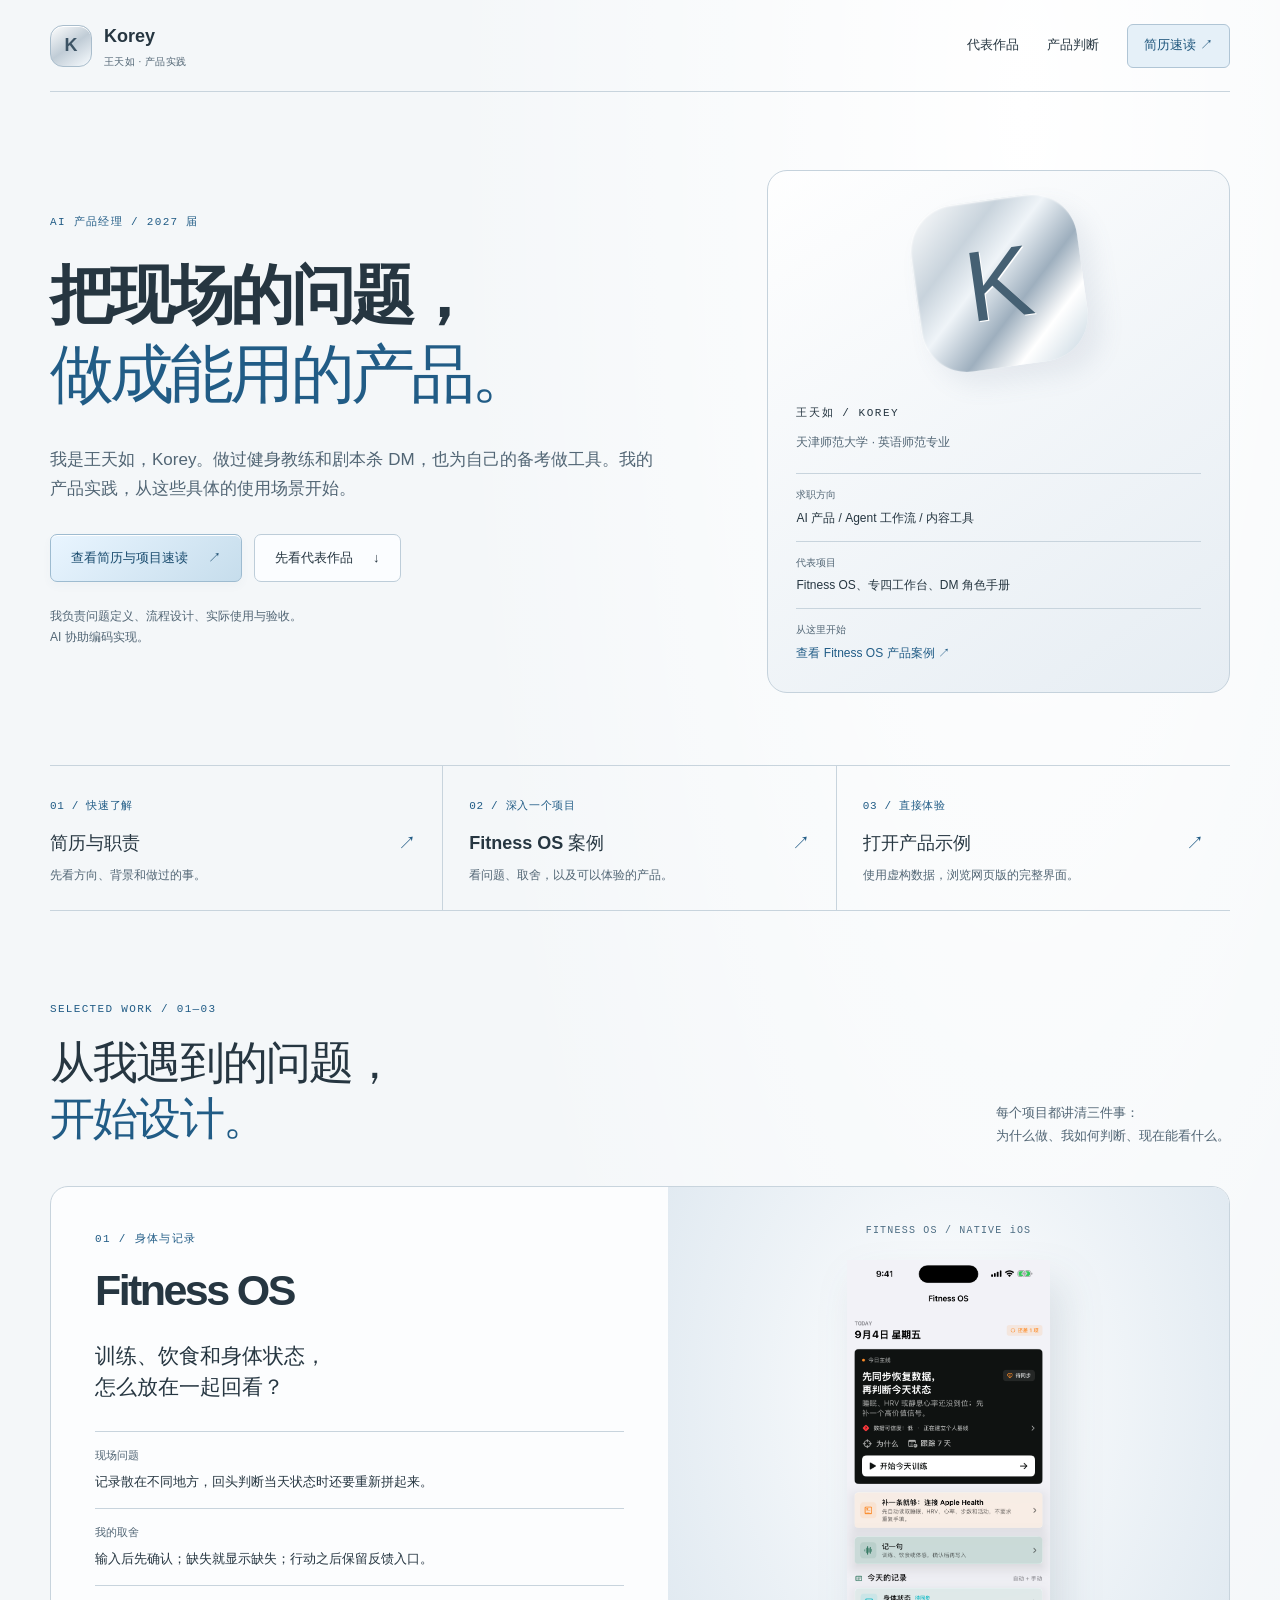
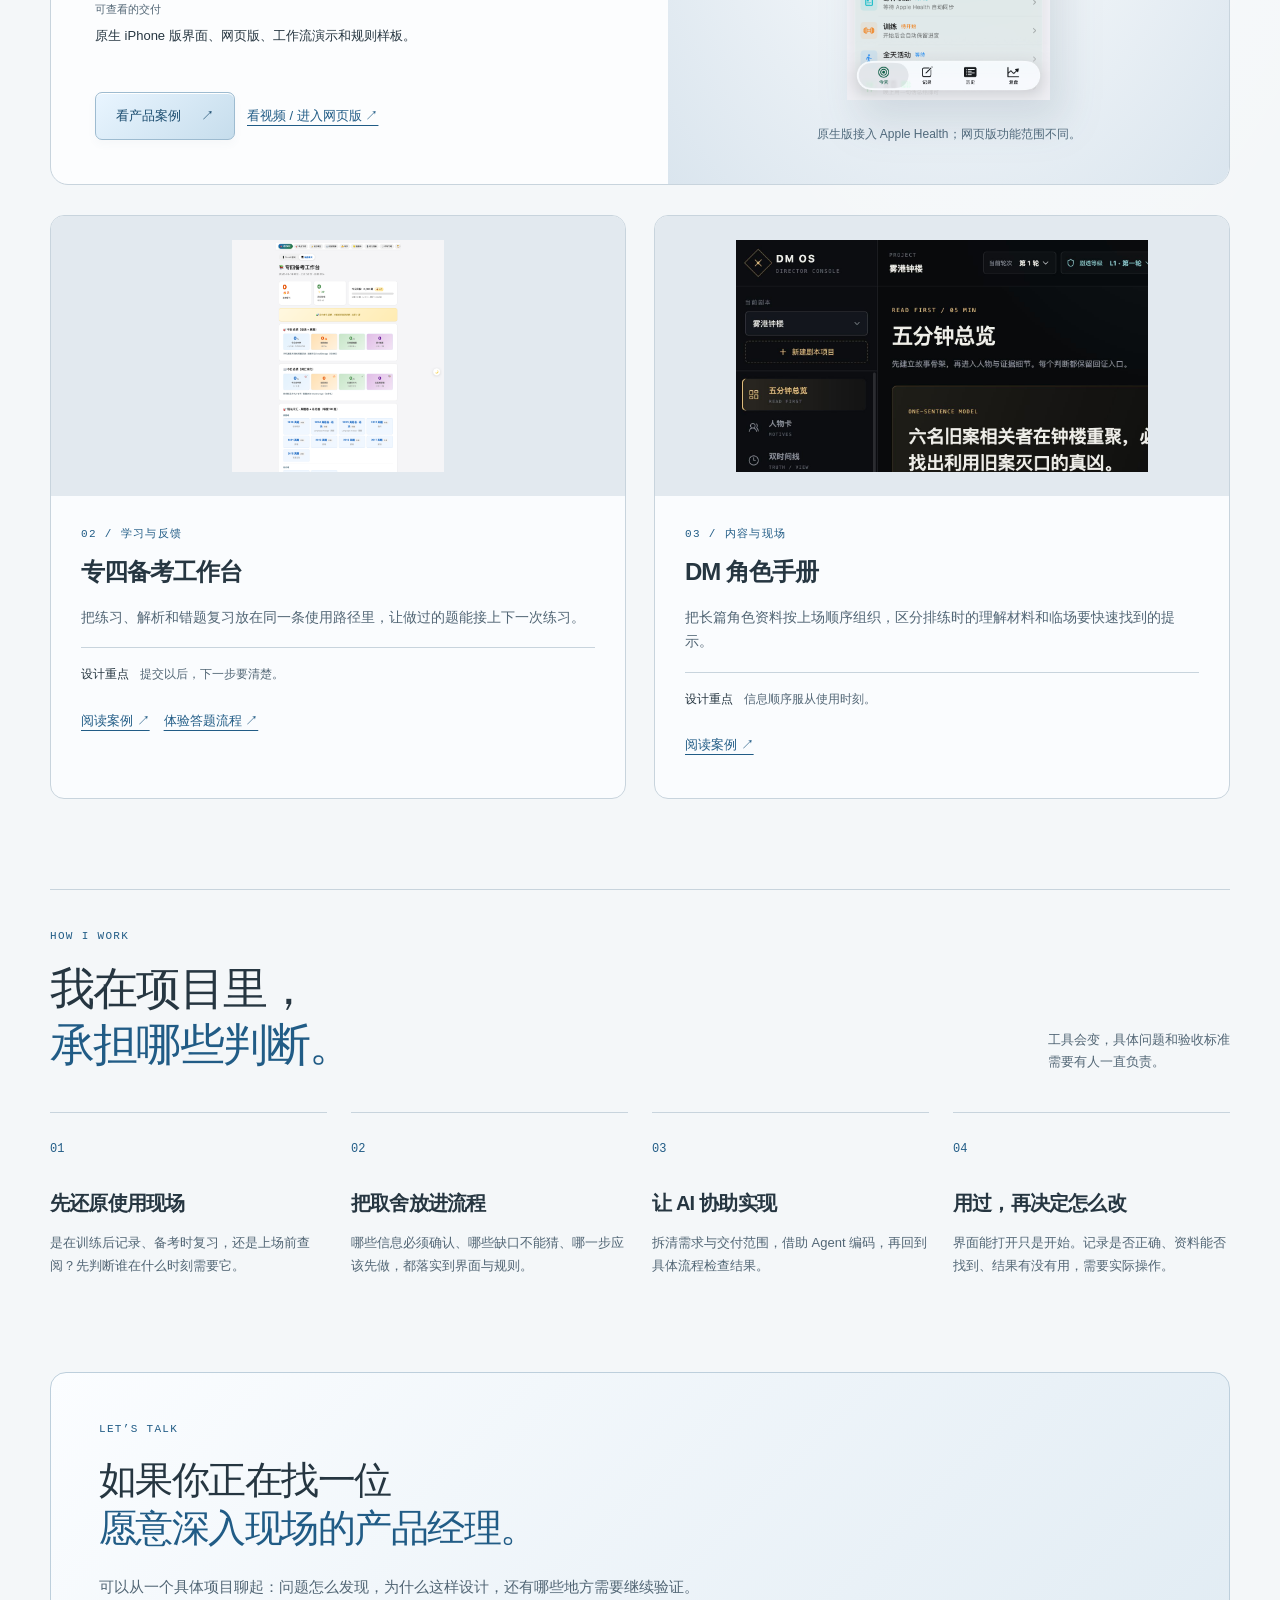
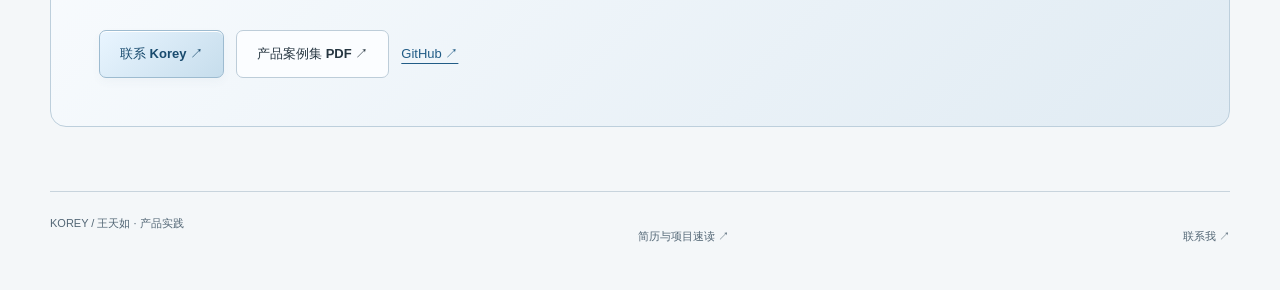
==== commit 6b033bd8: "fix: correct role to product manager" ====
--- a/index.html
+++ b/index.html
@@ -3,11 +3,11 @@
 <body><a class="skip" href="#main">跳到正文</a>
 <header class="header"><a class="brand" href="index.html"><span class="monogram">K</span><span>Korey <small>王天如 · 产品实践</small></span></a><nav aria-label="主导航"><a href="#work">代表作品</a><a href="#judgment">产品判断</a><a class="nav-resume" href="resume.html">简历速读 ↗</a></nav></header>
 <main id="main">
-<section class="hero" aria-labelledby="intro-title"><div class="hero-copy"><p class="eyebrow">AI 产品实习 / 2027 届</p><h1 id="intro-title">把现场的问题，<br><em>做成能用的产品。</em></h1><p class="lead">我是王天如，Korey。做过健身教练和剧本杀 DM，也为自己的备考做工具。我的产品实践，从这些具体的使用场景开始。</p><div class="actions"><a class="button primary" href="resume.html">查看简历与项目速读 <span>↗</span></a><a class="button" href="#work">先看代表作品 <span>↓</span></a></div><p class="ownership">我负责问题定义、流程设计、实际使用与验收。<br>AI 协助编码实现。</p></div><aside class="hero-aside" aria-label="候选人概览"><div class="silver-sign" aria-hidden="true">K</div><div class="identity"><span>王天如 / KOREY</span><p>天津师范大学 · 英语师范专业</p><dl><div><dt>求职方向</dt><dd>AI 产品 / Agent 工作流 / 内容工具</dd></div><div><dt>代表项目</dt><dd>Fitness OS、专四工作台、DM 角色手册</dd></div><div><dt>从这里开始</dt><dd><a href="work/fitness-os.html">查看 Fitness OS 产品案例 ↗</a></dd></div></dl></div></aside></section>
+<section class="hero" aria-labelledby="intro-title"><div class="hero-copy"><p class="eyebrow">AI 产品经理 / 2027 届</p><h1 id="intro-title">把现场的问题，<br><em>做成能用的产品。</em></h1><p class="lead">我是王天如，Korey。做过健身教练和剧本杀 DM，也为自己的备考做工具。我的产品实践，从这些具体的使用场景开始。</p><div class="actions"><a class="button primary" href="resume.html">查看简历与项目速读 <span>↗</span></a><a class="button" href="#work">先看代表作品 <span>↓</span></a></div><p class="ownership">我负责问题定义、流程设计、实际使用与验收。<br>AI 协助编码实现。</p></div><aside class="hero-aside" aria-label="候选人概览"><div class="silver-sign" aria-hidden="true">K</div><div class="identity"><span>王天如 / KOREY</span><p>天津师范大学 · 英语师范专业</p><dl><div><dt>求职方向</dt><dd>AI 产品 / Agent 工作流 / 内容工具</dd></div><div><dt>代表项目</dt><dd>Fitness OS、专四工作台、DM 角色手册</dd></div><div><dt>从这里开始</dt><dd><a href="work/fitness-os.html">查看 Fitness OS 产品案例 ↗</a></dd></div></dl></div></aside></section>
 <section class="reading-routes" aria-label="按阅读时间选择入口"><a href="resume.html"><span>01 / 快速了解</span><strong>简历与职责 <b>↗</b></strong><p>先看方向、背景和做过的事。</p></a><a href="work/fitness-os.html"><span>02 / 深入一个项目</span><strong>Fitness OS 案例 <b>↗</b></strong><p>看问题、取舍，以及可以体验的产品。</p></a><a href="https://korey2028.tech/fitness/app/?demo=1&amp;lang=zh" target="_blank" rel="noreferrer"><span>03 / 直接体验</span><strong>打开产品示例 <b>↗</b></strong><p>使用虚构数据，浏览网页版的完整界面。</p></a></section>
 <section id="work" class="section"><div class="section-title"><div><p class="eyebrow">SELECTED WORK / 01—03</p><h2>从我遇到的问题，<br><em>开始设计。</em></h2></div><p>每个项目都讲清三件事：<br>为什么做、我如何判断、现在能看什么。</p></div>
 <article class="feature-project"><div class="project-story"><p class="eyebrow">01 / 身体与记录</p><h3>Fitness OS</h3><p class="project-question">训练、饮食和身体状态，<br>怎么放在一起回看？</p><dl class="case-facts"><div><dt>现场问题</dt><dd>记录散在不同地方，回头判断当天状态时还要重新拼起来。</dd></div><div><dt>我的取舍</dt><dd>输入后先确认；缺失就显示缺失；行动之后保留反馈入口。</dd></div><div><dt>可查看的交付</dt><dd>原生 iPhone 版界面、网页版、工作流演示和规则样板。</dd></div></dl><div class="actions"><a class="button primary" href="work/fitness-os.html">看产品案例 <span>↗</span></a><a class="text-link" href="https://korey2028.tech/fitness/" target="_blank" rel="noreferrer">看视频 / 进入网页版 ↗</a></div></div><a class="device-stage" href="work/fitness-os.html" aria-label="查看 Fitness OS 产品案例"><span class="stage-caption">FITNESS OS / NATIVE iOS</span><img src="assets/fitness-os-today.png" width="430" height="932" alt="Fitness OS 原生 iPhone 今日页，包含今日建议与记录入口"><span class="stage-note">原生版接入 Apple Health；网页版功能范围不同。</span></a></article>
 <div class="secondary-projects"><article><a class="project-image" href="work/tem4.html"><img src="assets/tem4-workbench-preview.png" alt="专四备考工作台界面" loading="lazy"></a><div class="secondary-copy"><p class="eyebrow">02 / 学习与反馈</p><h3>专四备考工作台</h3><p>把练习、解析和错题复习放在同一条使用路径里，让做过的题能接上下一次练习。</p><p class="decision"><strong>设计重点</strong> 提交以后，下一步要清楚。</p><a class="text-link" href="work/tem4.html">阅读案例 ↗</a><a class="text-link" href="demo/tem4-loop.html">体验答题流程 ↗</a></div></article><article><a class="project-image" href="work/dm-rehearsal.html"><img src="assets/dm-os.png" alt="DM 排练与角色资料界面" loading="lazy"></a><div class="secondary-copy"><p class="eyebrow">03 / 内容与现场</p><h3>DM 角色手册</h3><p>把长篇角色资料按上场顺序组织，区分排练时的理解材料和临场要快速找到的提示。</p><p class="decision"><strong>设计重点</strong> 信息顺序服从使用时刻。</p><a class="text-link" href="work/dm-rehearsal.html">阅读案例 ↗</a></div></article></div></section>
 <section id="judgment" class="section judgment"><div class="section-title"><div><p class="eyebrow">HOW I WORK</p><h2>我在项目里，<br><em>承担哪些判断。</em></h2></div><p>工具会变，具体问题和验收标准<br>需要有人一直负责。</p></div><ol class="judgment-grid"><li><span>01</span><h3>先还原使用现场</h3><p>是在训练后记录、备考时复习，还是上场前查阅？先判断谁在什么时刻需要它。</p></li><li><span>02</span><h3>把取舍放进流程</h3><p>哪些信息必须确认、哪些缺口不能猜、哪一步应该先做，都落实到界面与规则。</p></li><li><span>03</span><h3>让 AI 协助实现</h3><p>拆清需求与交付范围，借助 Agent 编码，再回到具体流程检查结果。</p></li><li><span>04</span><h3>用过，再决定怎么改</h3><p>界面能打开只是开始。记录是否正确、资料能否找到、结果有没有用，需要实际操作。</p></li></ol></section>
-<section class="closing"><p class="eyebrow">LET’S TALK</p><h2>如果你正在找一位<br><em>愿意深入现场的产品实习生。</em></h2><p>可以从一个具体项目聊起：问题怎么发现，为什么这样设计，还有哪些地方需要继续验证。</p><div class="actions"><a class="button primary" href="mailto:korey2028@gmail.com">联系 Korey ↗</a><a class="button" href="assets/product-casebook-wang-tianru.pdf">产品案例集 PDF ↗</a><a class="text-link" href="https://github.com/korey2028-prog" target="_blank" rel="noreferrer">GitHub ↗</a></div></section>
+<section class="closing"><p class="eyebrow">LET’S TALK</p><h2>如果你正在找一位<br><em>愿意深入现场的产品经理。</em></h2><p>可以从一个具体项目聊起：问题怎么发现，为什么这样设计，还有哪些地方需要继续验证。</p><div class="actions"><a class="button primary" href="mailto:korey2028@gmail.com">联系 Korey ↗</a><a class="button" href="assets/product-casebook-wang-tianru.pdf">产品案例集 PDF ↗</a><a class="text-link" href="https://github.com/korey2028-prog" target="_blank" rel="noreferrer">GitHub ↗</a></div></section>
 </main><footer><span>KOREY / 王天如 · 产品实践</span><a href="resume.html">简历与项目速读 ↗</a><a href="mailto:korey2028@gmail.com">联系我 ↗</a></footer></body></html>
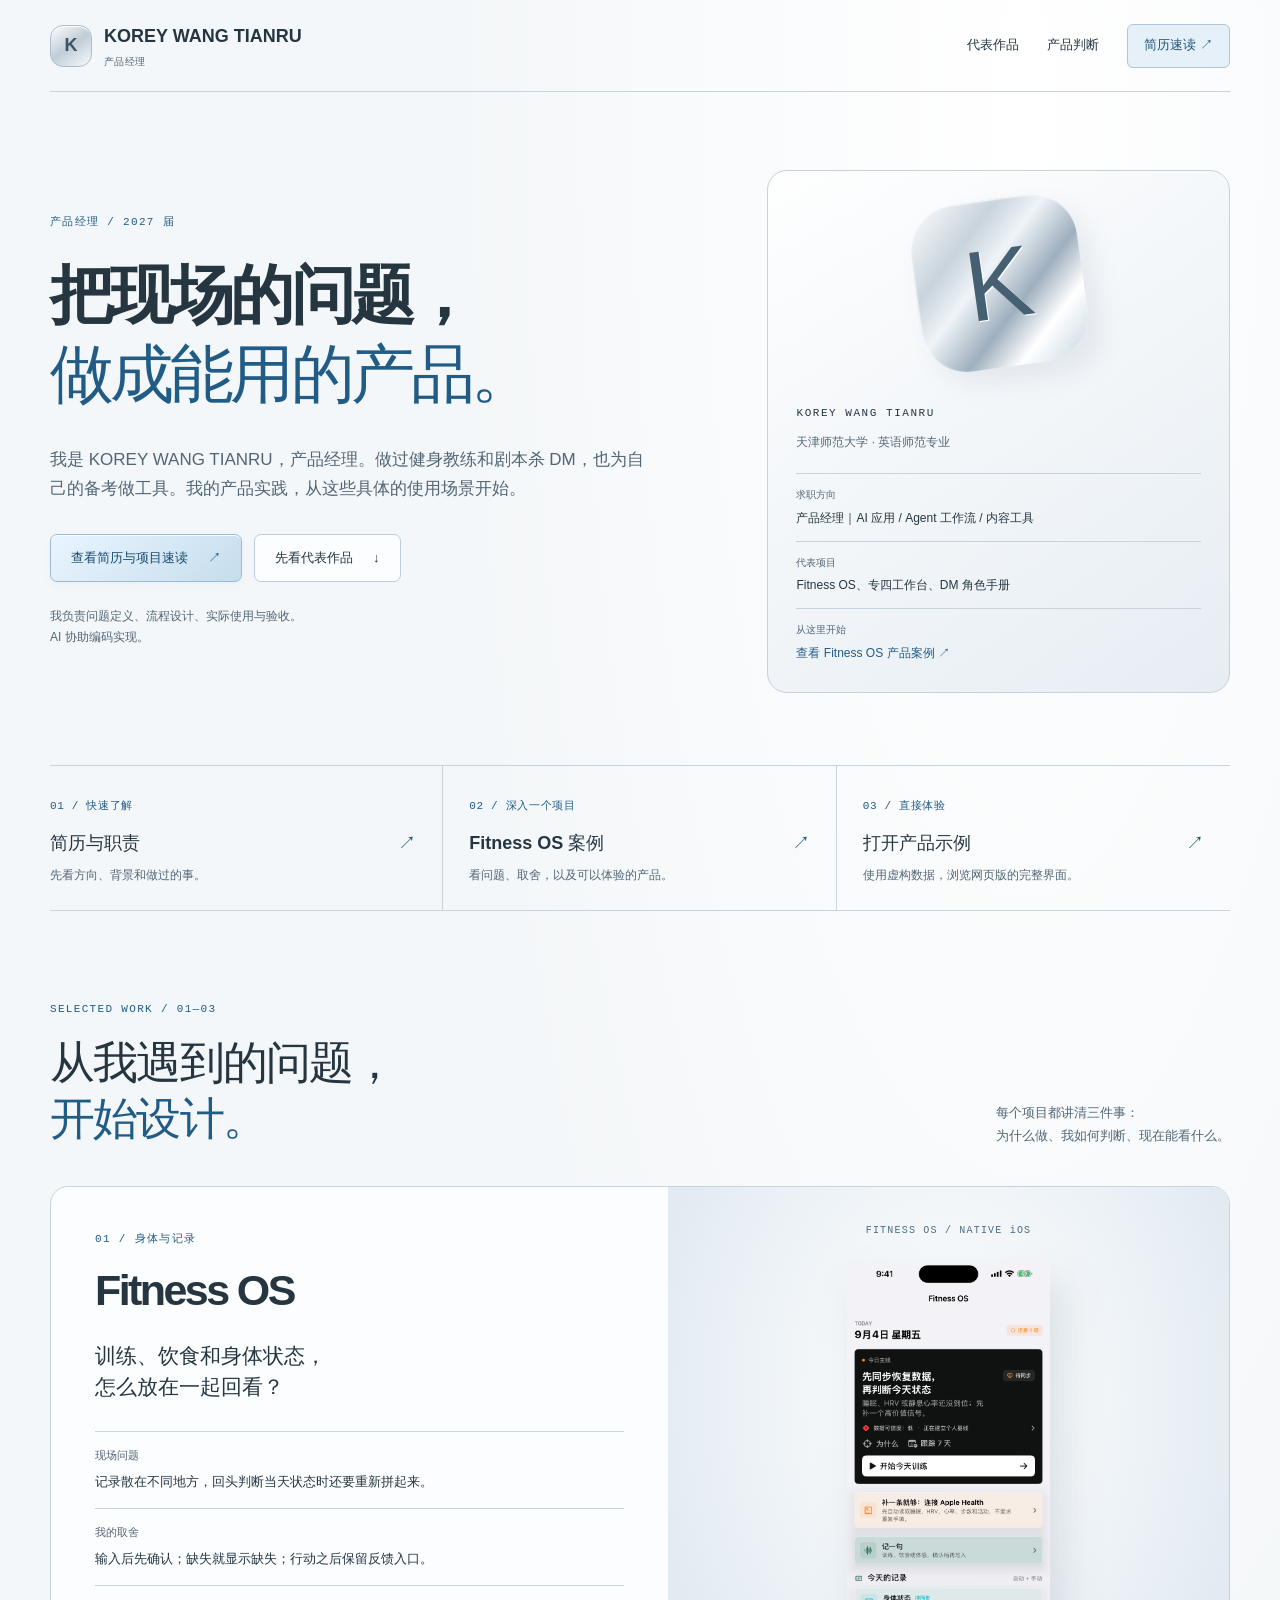
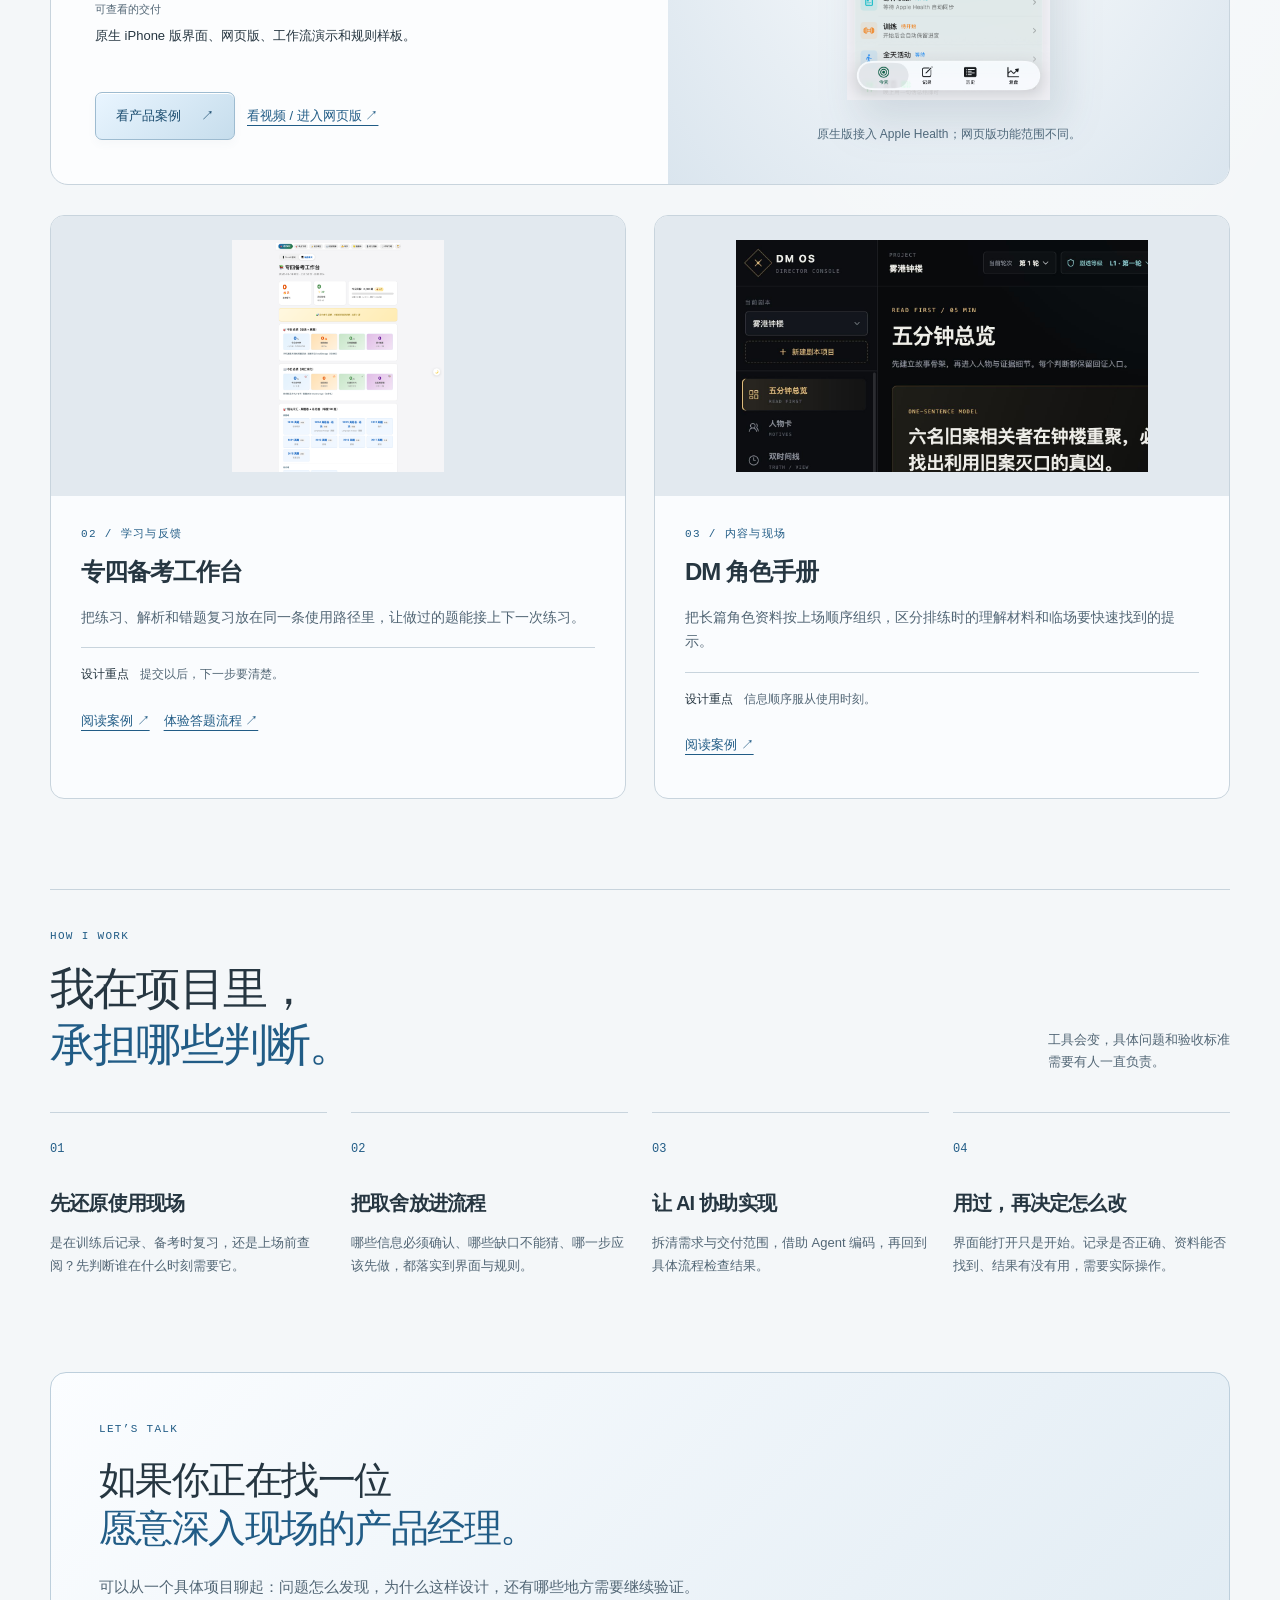
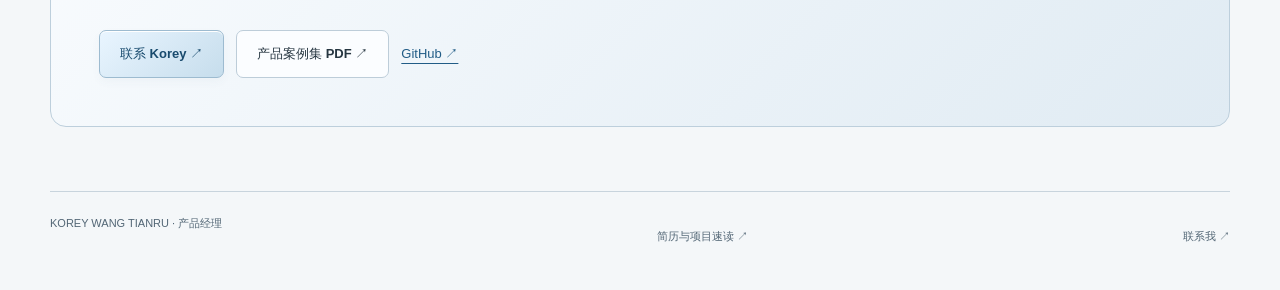
==== commit 04b5df90: "feat: unify public product manager identity" ====
--- a/index.html
+++ b/index.html
@@ -1,13 +1,13 @@
 <!doctype html>
-<html lang="zh-CN"><head><meta charset="utf-8"><meta name="viewport" content="width=device-width,initial-scale=1"><meta name="theme-color" content="#eff3f6"><meta name="description" content="王天如的产品作品集：从健身、备考与门店现场出发，展示问题、产品取舍与可体验的交付。"><title>王天如 Korey｜AI 产品作品集</title><link rel="icon" href="favicon.svg"><link rel="stylesheet" href="portfolio.css"><link rel="canonical" href="https://korey2028.tech/"></head>
+<html lang="zh-CN"><head><meta charset="utf-8"><meta name="viewport" content="width=device-width,initial-scale=1"><meta name="theme-color" content="#eff3f6"><meta name="description" content="KOREY WANG TIANRU 的产品经理作品集：从健身、备考与门店现场出发，展示问题、产品取舍与可体验的交付。"><title>KOREY WANG TIANRU｜产品经理作品集</title><link rel="icon" href="favicon.svg"><link rel="stylesheet" href="portfolio.css"><link rel="canonical" href="https://korey2028.tech/"></head>
 <body><a class="skip" href="#main">跳到正文</a>
-<header class="header"><a class="brand" href="index.html"><span class="monogram">K</span><span>Korey <small>王天如 · 产品实践</small></span></a><nav aria-label="主导航"><a href="#work">代表作品</a><a href="#judgment">产品判断</a><a class="nav-resume" href="resume.html">简历速读 ↗</a></nav></header>
+<header class="header"><a class="brand" href="index.html"><span class="monogram">K</span><span>KOREY WANG TIANRU <small>产品经理</small></span></a><nav aria-label="主导航"><a href="#work">代表作品</a><a href="#judgment">产品判断</a><a class="nav-resume" href="resume.html">简历速读 ↗</a></nav></header>
 <main id="main">
-<section class="hero" aria-labelledby="intro-title"><div class="hero-copy"><p class="eyebrow">AI 产品经理 / 2027 届</p><h1 id="intro-title">把现场的问题，<br><em>做成能用的产品。</em></h1><p class="lead">我是王天如，Korey。做过健身教练和剧本杀 DM，也为自己的备考做工具。我的产品实践，从这些具体的使用场景开始。</p><div class="actions"><a class="button primary" href="resume.html">查看简历与项目速读 <span>↗</span></a><a class="button" href="#work">先看代表作品 <span>↓</span></a></div><p class="ownership">我负责问题定义、流程设计、实际使用与验收。<br>AI 协助编码实现。</p></div><aside class="hero-aside" aria-label="候选人概览"><div class="silver-sign" aria-hidden="true">K</div><div class="identity"><span>王天如 / KOREY</span><p>天津师范大学 · 英语师范专业</p><dl><div><dt>求职方向</dt><dd>AI 产品 / Agent 工作流 / 内容工具</dd></div><div><dt>代表项目</dt><dd>Fitness OS、专四工作台、DM 角色手册</dd></div><div><dt>从这里开始</dt><dd><a href="work/fitness-os.html">查看 Fitness OS 产品案例 ↗</a></dd></div></dl></div></aside></section>
+<section class="hero" aria-labelledby="intro-title"><div class="hero-copy"><p class="eyebrow">产品经理 / 2027 届</p><h1 id="intro-title">把现场的问题，<br><em>做成能用的产品。</em></h1><p class="lead">我是 KOREY WANG TIANRU，产品经理。做过健身教练和剧本杀 DM，也为自己的备考做工具。我的产品实践，从这些具体的使用场景开始。</p><div class="actions"><a class="button primary" href="resume.html">查看简历与项目速读 <span>↗</span></a><a class="button" href="#work">先看代表作品 <span>↓</span></a></div><p class="ownership">我负责问题定义、流程设计、实际使用与验收。<br>AI 协助编码实现。</p></div><aside class="hero-aside" aria-label="候选人概览"><div class="silver-sign" aria-hidden="true">K</div><div class="identity"><span>KOREY WANG TIANRU</span><p>天津师范大学 · 英语师范专业</p><dl><div><dt>求职方向</dt><dd>产品经理｜AI 应用 / Agent 工作流 / 内容工具</dd></div><div><dt>代表项目</dt><dd>Fitness OS、专四工作台、DM 角色手册</dd></div><div><dt>从这里开始</dt><dd><a href="work/fitness-os.html">查看 Fitness OS 产品案例 ↗</a></dd></div></dl></div></aside></section>
 <section class="reading-routes" aria-label="按阅读时间选择入口"><a href="resume.html"><span>01 / 快速了解</span><strong>简历与职责 <b>↗</b></strong><p>先看方向、背景和做过的事。</p></a><a href="work/fitness-os.html"><span>02 / 深入一个项目</span><strong>Fitness OS 案例 <b>↗</b></strong><p>看问题、取舍，以及可以体验的产品。</p></a><a href="https://korey2028.tech/fitness/app/?demo=1&amp;lang=zh" target="_blank" rel="noreferrer"><span>03 / 直接体验</span><strong>打开产品示例 <b>↗</b></strong><p>使用虚构数据，浏览网页版的完整界面。</p></a></section>
 <section id="work" class="section"><div class="section-title"><div><p class="eyebrow">SELECTED WORK / 01—03</p><h2>从我遇到的问题，<br><em>开始设计。</em></h2></div><p>每个项目都讲清三件事：<br>为什么做、我如何判断、现在能看什么。</p></div>
 <article class="feature-project"><div class="project-story"><p class="eyebrow">01 / 身体与记录</p><h3>Fitness OS</h3><p class="project-question">训练、饮食和身体状态，<br>怎么放在一起回看？</p><dl class="case-facts"><div><dt>现场问题</dt><dd>记录散在不同地方，回头判断当天状态时还要重新拼起来。</dd></div><div><dt>我的取舍</dt><dd>输入后先确认；缺失就显示缺失；行动之后保留反馈入口。</dd></div><div><dt>可查看的交付</dt><dd>原生 iPhone 版界面、网页版、工作流演示和规则样板。</dd></div></dl><div class="actions"><a class="button primary" href="work/fitness-os.html">看产品案例 <span>↗</span></a><a class="text-link" href="https://korey2028.tech/fitness/" target="_blank" rel="noreferrer">看视频 / 进入网页版 ↗</a></div></div><a class="device-stage" href="work/fitness-os.html" aria-label="查看 Fitness OS 产品案例"><span class="stage-caption">FITNESS OS / NATIVE iOS</span><img src="assets/fitness-os-today.png" width="430" height="932" alt="Fitness OS 原生 iPhone 今日页，包含今日建议与记录入口"><span class="stage-note">原生版接入 Apple Health；网页版功能范围不同。</span></a></article>
 <div class="secondary-projects"><article><a class="project-image" href="work/tem4.html"><img src="assets/tem4-workbench-preview.png" alt="专四备考工作台界面" loading="lazy"></a><div class="secondary-copy"><p class="eyebrow">02 / 学习与反馈</p><h3>专四备考工作台</h3><p>把练习、解析和错题复习放在同一条使用路径里，让做过的题能接上下一次练习。</p><p class="decision"><strong>设计重点</strong> 提交以后，下一步要清楚。</p><a class="text-link" href="work/tem4.html">阅读案例 ↗</a><a class="text-link" href="demo/tem4-loop.html">体验答题流程 ↗</a></div></article><article><a class="project-image" href="work/dm-rehearsal.html"><img src="assets/dm-os.png" alt="DM 排练与角色资料界面" loading="lazy"></a><div class="secondary-copy"><p class="eyebrow">03 / 内容与现场</p><h3>DM 角色手册</h3><p>把长篇角色资料按上场顺序组织，区分排练时的理解材料和临场要快速找到的提示。</p><p class="decision"><strong>设计重点</strong> 信息顺序服从使用时刻。</p><a class="text-link" href="work/dm-rehearsal.html">阅读案例 ↗</a></div></article></div></section>
 <section id="judgment" class="section judgment"><div class="section-title"><div><p class="eyebrow">HOW I WORK</p><h2>我在项目里，<br><em>承担哪些判断。</em></h2></div><p>工具会变，具体问题和验收标准<br>需要有人一直负责。</p></div><ol class="judgment-grid"><li><span>01</span><h3>先还原使用现场</h3><p>是在训练后记录、备考时复习，还是上场前查阅？先判断谁在什么时刻需要它。</p></li><li><span>02</span><h3>把取舍放进流程</h3><p>哪些信息必须确认、哪些缺口不能猜、哪一步应该先做，都落实到界面与规则。</p></li><li><span>03</span><h3>让 AI 协助实现</h3><p>拆清需求与交付范围，借助 Agent 编码，再回到具体流程检查结果。</p></li><li><span>04</span><h3>用过，再决定怎么改</h3><p>界面能打开只是开始。记录是否正确、资料能否找到、结果有没有用，需要实际操作。</p></li></ol></section>
 <section class="closing"><p class="eyebrow">LET’S TALK</p><h2>如果你正在找一位<br><em>愿意深入现场的产品经理。</em></h2><p>可以从一个具体项目聊起：问题怎么发现，为什么这样设计，还有哪些地方需要继续验证。</p><div class="actions"><a class="button primary" href="mailto:korey2028@gmail.com">联系 Korey ↗</a><a class="button" href="assets/product-casebook-wang-tianru.pdf">产品案例集 PDF ↗</a><a class="text-link" href="https://github.com/korey2028-prog" target="_blank" rel="noreferrer">GitHub ↗</a></div></section>
-</main><footer><span>KOREY / 王天如 · 产品实践</span><a href="resume.html">简历与项目速读 ↗</a><a href="mailto:korey2028@gmail.com">联系我 ↗</a></footer></body></html>
+</main><footer><span>KOREY WANG TIANRU · 产品经理</span><a href="resume.html">简历与项目速读 ↗</a><a href="mailto:korey2028@gmail.com">联系我 ↗</a></footer></body></html>
